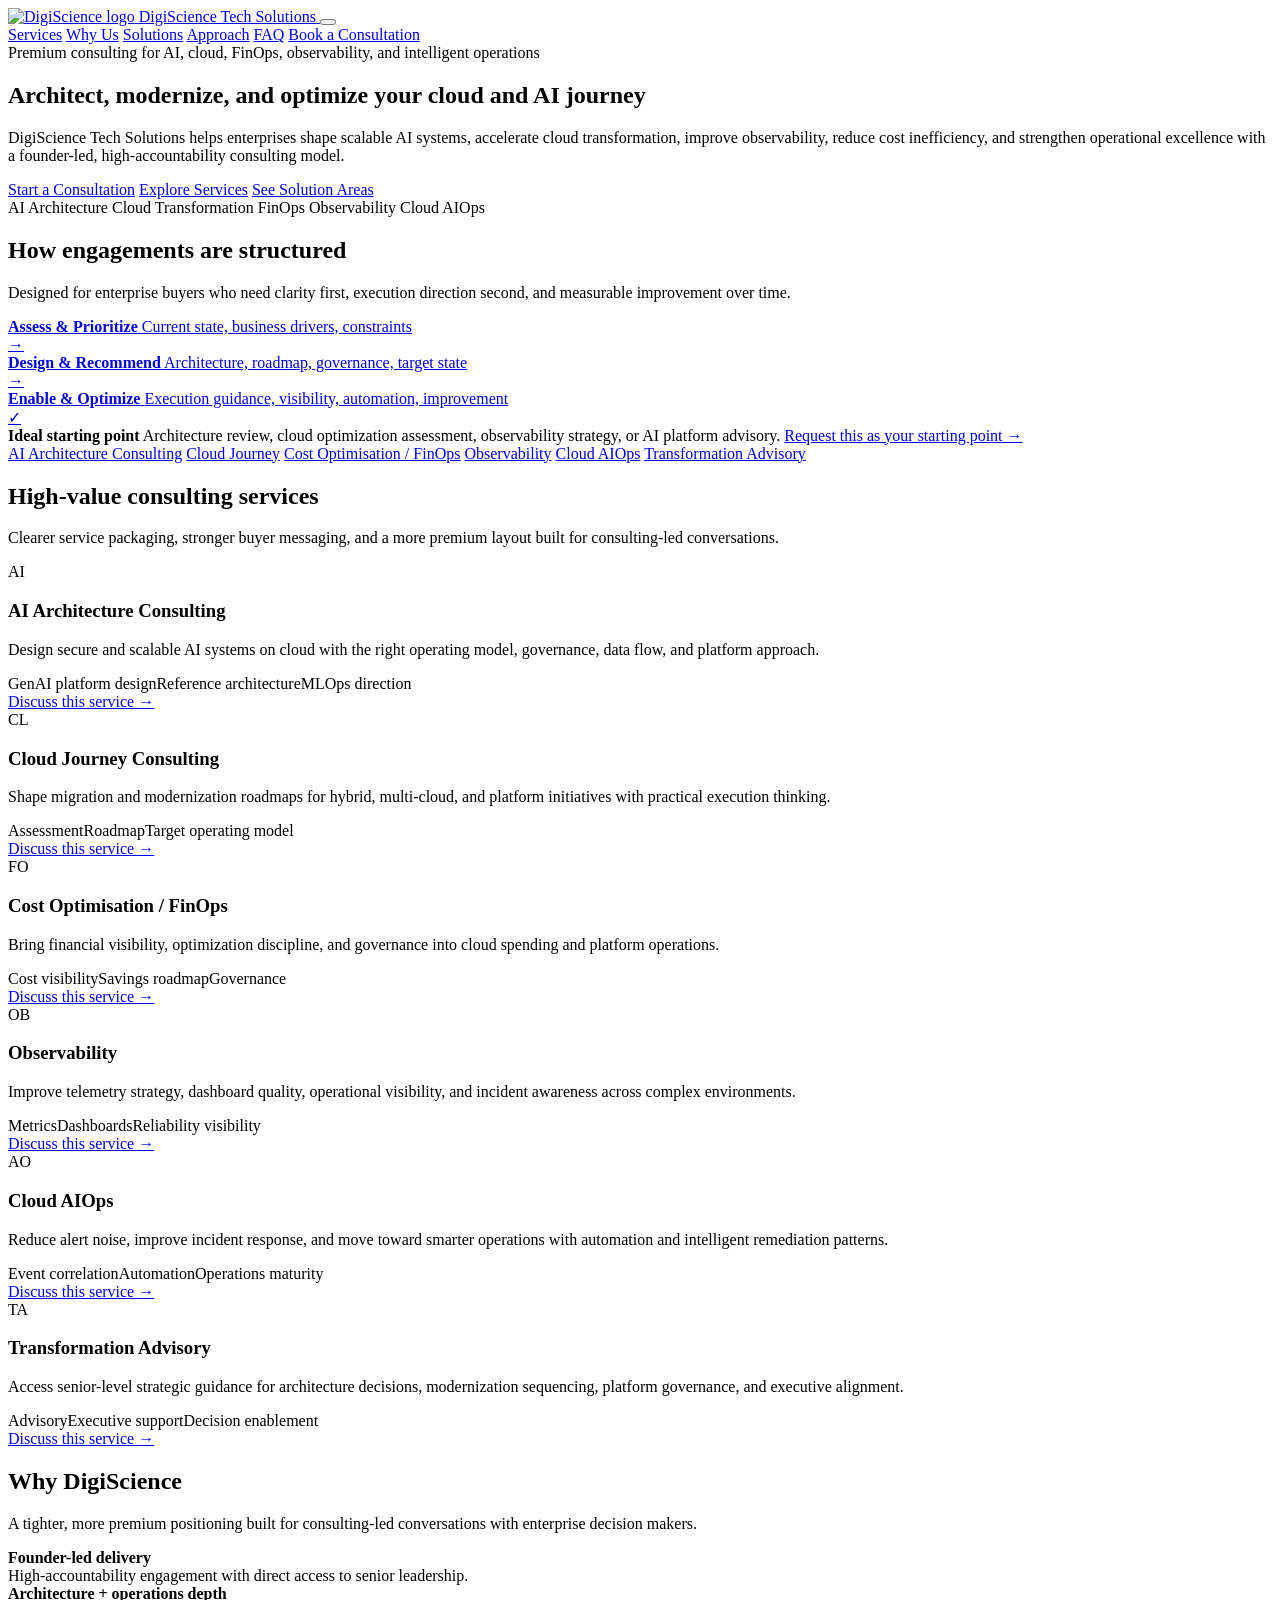
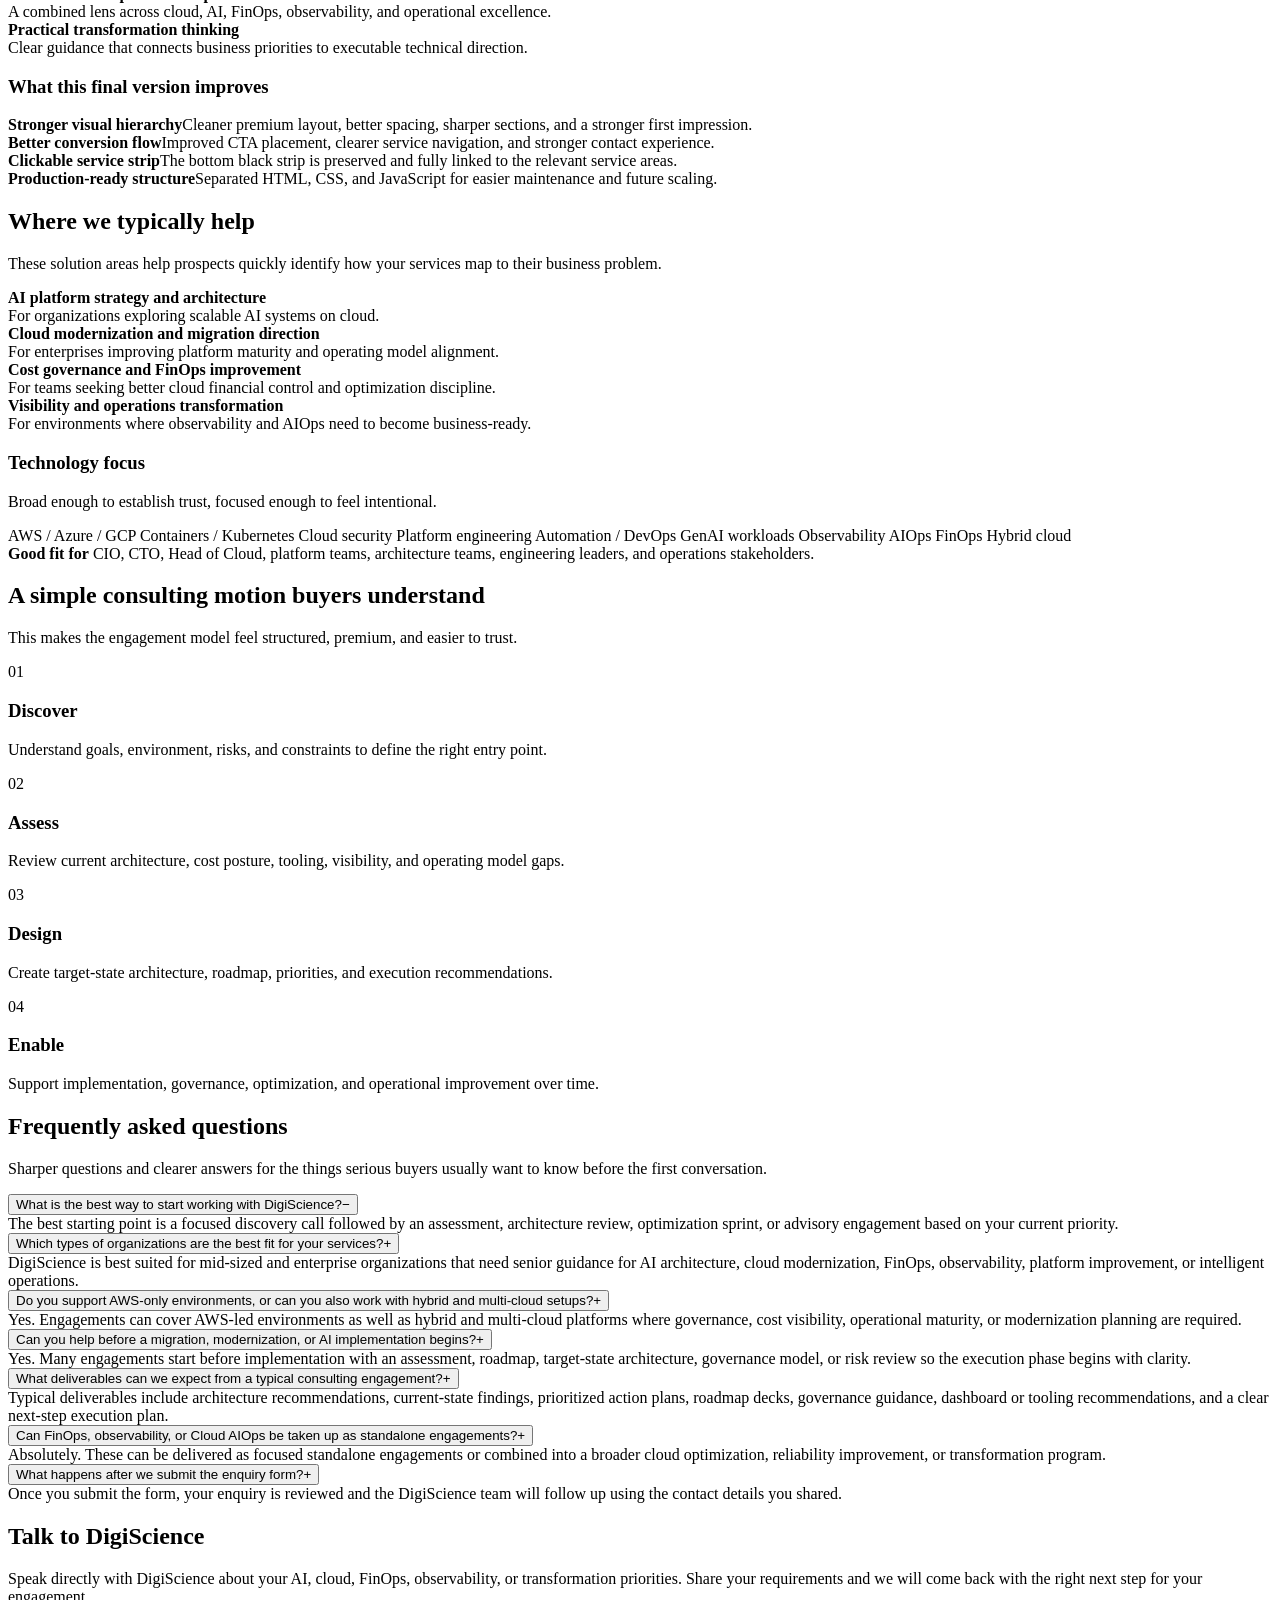
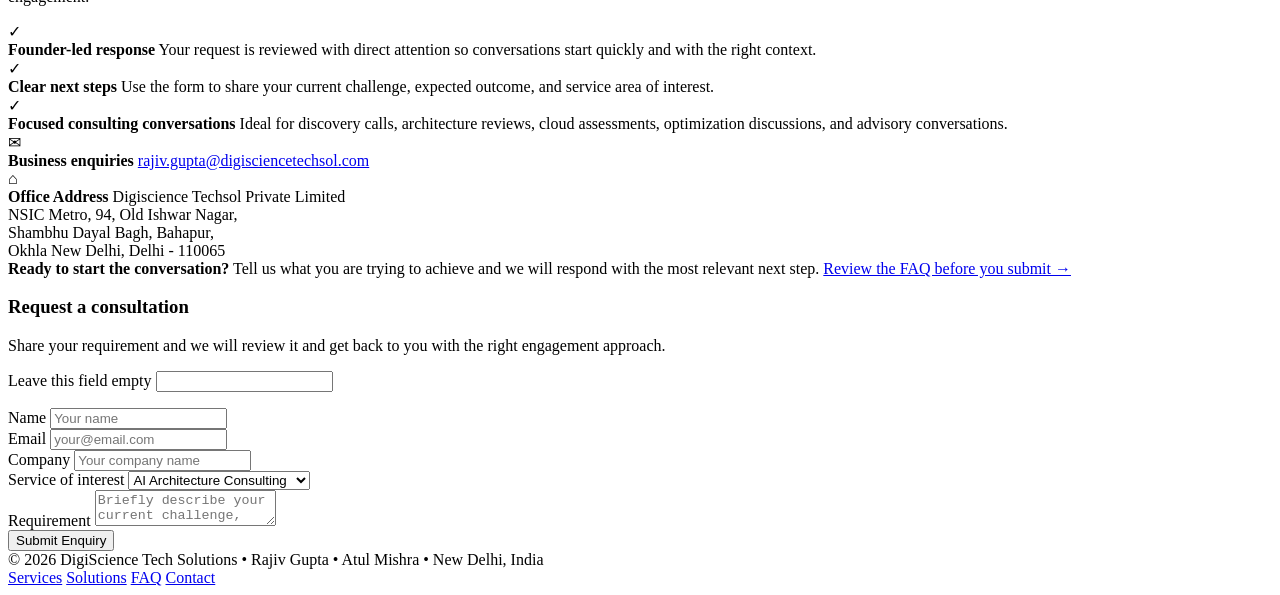
==== index.html @ 5e556a15 "Add files via upload" ====
<!DOCTYPE html>
<html lang="en">
<head>
  <!-- Google tag (gtag.js) -->
  <script async src="https://www.googletagmanager.com/gtag/js?id=G-9CZXKFZ365"></script>
  <script>
    window.dataLayer = window.dataLayer || [];
    function gtag(){dataLayer.push(arguments);}
    gtag('js', new Date());

    gtag('config', 'G-9CZXKFZ365');
  </script>
  <meta charset="UTF-8" />
  <meta name="viewport" content="width=device-width, initial-scale=1.0" />
  <title>DigiScience Tech Solutions | AI, Cloud, FinOps, Observability & AIOps Consulting</title>
  <meta name="description" content="DigiScience Tech Solutions helps enterprises architect AI systems, modernize cloud platforms, optimize cost, improve observability, and strengthen intelligent operations." />
  <meta name="robots" content="index, follow" />
  <meta name="theme-color" content="#07101d" />
  <meta name="author" content="DigiScience Tech Solutions" />
  <link rel="canonical" href="https://digisciencetechsol.com/" />
  <meta property="og:locale" content="en_IN" />
  <meta property="og:site_name" content="DigiScience Tech Solutions" />
  <meta property="og:title" content="DigiScience Tech Solutions | AI, Cloud, FinOps, Observability & AIOps Consulting" />
  <meta property="og:description" content="Premium consulting for AI architecture, cloud transformation, FinOps, observability, and Cloud AIOps." />
  <meta property="og:type" content="website" />
  <meta property="og:url" content="https://digisciencetechsol.com/" />
  <meta property="og:image" content="https://digisciencetechsol.com/assets/social-share.svg" />
  <meta property="og:image:type" content="image/svg+xml" />
  <meta property="og:image:width" content="1200" />
  <meta property="og:image:height" content="630" />
  <meta property="og:image:alt" content="DigiScience Tech Solutions - AI, Cloud, FinOps, Observability and AIOps Consulting" />
  <meta name="twitter:card" content="summary_large_image" />
  <meta name="twitter:title" content="DigiScience Tech Solutions | AI, Cloud, FinOps, Observability & AIOps Consulting" />
  <meta name="twitter:description" content="Premium consulting for AI architecture, cloud transformation, FinOps, observability, and Cloud AIOps." />
  <meta name="twitter:image" content="https://digisciencetechsol.com/assets/social-share.svg" />
  <link rel="icon" href="assets/favicon.svg" type="image/svg+xml" />
  <link rel="preload" href="style.css" as="style" />
  <link rel="stylesheet" href="style.css" />
  <script type="application/ld+json">
  {
    "@context": "https://schema.org",
    "@type": "ProfessionalService",
    "name": "DigiScience Tech Solutions",
    "url": "https://digisciencetechsol.com/",
    "image": "https://digisciencetechsol.com/assets/social-share.svg",
    "logo": "https://digisciencetechsol.com/assets/favicon.svg",
    "description": "Premium consulting for AI architecture, cloud transformation, FinOps, observability, and Cloud AIOps.",
    "email": "rajiv.gupta@digisciencetechsol.com",
    "address": {
      "@type": "PostalAddress",
      "streetAddress": "NSIC Metro, 94, Old Ishwar Nagar, Shambhu Dayal Bagh, Bahapur, Okhla",
      "addressLocality": "New Delhi",
      "addressRegion": "Delhi",
      "postalCode": "110065",
      "addressCountry": "IN"
    },
    "areaServed": "Global",
    "sameAs": [
      "https://digisciencetechsol.com/"
    ]
  }
  </script>
</head>
<body>
  <header class="topbar">
    <div class="container nav">
      <a class="brand" href="#home" aria-label="DigiScience Tech Solutions home">
        <img class="brand-mark" src="assets/favicon.svg" alt="DigiScience logo" width="42" height="42" decoding="async" />
        <span class="brand-text">DigiScience Tech Solutions</span>
      </a>

      <button class="menu-toggle" id="menuToggle" aria-label="Open menu" aria-expanded="false" aria-controls="navLinks">
        <span></span><span></span><span></span>
      </button>

      <nav class="nav-links" id="navLinks">
        <a href="#services">Services</a>
        <a href="#why-us">Why Us</a>
        <a href="#solutions">Solutions</a>
        <a href="#approach">Approach</a>
        <a href="#faq">FAQ</a>
        <a href="#contact" class="btn btn-secondary nav-cta">Book a Consultation</a>
      </nav>
    </div>
  </header>

  <main id="home">
    <section class="hero bg-grid">
      <div class="container hero-grid">
        <div class="reveal visible">
          <div class="eyebrow">Premium consulting for AI, cloud, FinOps, observability, and intelligent operations</div>
          <h1>
            Architect, modernize, and optimize your
            <span class="gradient-text">cloud and AI journey</span>
          </h1>
          <p>
            DigiScience Tech Solutions helps enterprises shape scalable AI systems, accelerate cloud transformation,
            improve observability, reduce cost inefficiency, and strengthen operational excellence with a founder-led,
            high-accountability consulting model.
          </p>
          <div class="hero-actions">
            <a class="btn btn-primary" href="#contact">Start a Consultation</a>
            <a class="btn btn-secondary" href="#services">Explore Services</a>
            <a class="btn btn-ghost" href="#solutions">See Solution Areas</a>
          </div>
          <div class="hero-badges">
            <span class="chip">AI Architecture</span>
            <span class="chip">Cloud Transformation</span>
            <span class="chip">FinOps</span>
            <span class="chip">Observability</span>
            <span class="chip">Cloud AIOps</span>
          </div>
        </div>

        <div class="hero-panel reveal">
          <h2 class="panel-title">How engagements are structured</h2>
          <p class="panel-copy">Designed for enterprise buyers who need clarity first, execution direction second, and measurable improvement over time.</p>
          <div class="hero-diagram">
            <a class="flow-box flow-link" href="#solutions" aria-label="Go to solution areas and priorities">
              <div>
                <strong>Assess & Prioritize</strong>
                <span>Current state, business drivers, constraints</span>
              </div>
              <span class="arrow">→</span>
            </a>
            <a class="flow-box flow-link" href="#approach" aria-label="Go to engagement approach and roadmap design">
              <div>
                <strong>Design & Recommend</strong>
                <span>Architecture, roadmap, governance, target state</span>
              </div>
              <span class="arrow">→</span>
            </a>
            <a class="flow-box flow-link" href="#contact" aria-label="Go to contact section to start an engagement">
              <div>
                <strong>Enable & Optimize</strong>
                <span>Execution guidance, visibility, automation, improvement</span>
              </div>
              <span class="arrow">✓</span>
            </a>
          </div>
          <div class="cta-banner">
            <strong>Ideal starting point</strong>
            <span>Architecture review, cloud optimization assessment, observability strategy, or AI platform advisory.</span>
            <a class="cta-inline-link" href="#contact">Request this as your starting point →</a>
          </div>
        </div>
      </div>
    </section>

    <section class="service-strip" aria-label="Primary Services">
      <div class="container service-strip-inner">
        <a class="service-link" href="#service-ai-architecture">AI Architecture Consulting</a>
        <a class="service-link" href="#service-cloud-journey">Cloud Journey</a>
        <a class="service-link" href="#service-finops">Cost Optimisation / FinOps</a>
        <a class="service-link" href="#service-observability">Observability</a>
        <a class="service-link" href="#service-aiops">Cloud AIOps</a>
        <a class="service-link" href="#service-advisory">Transformation Advisory</a>
      </div>
    </section>

    <section class="section" id="services">
      <div class="container">
        <h2 class="section-title reveal">High-value consulting services</h2>
        <p class="section-subtitle reveal">Clearer service packaging, stronger buyer messaging, and a more premium layout built for consulting-led conversations.</p>
        <div class="cards">
          <article class="card reveal" id="service-ai-architecture">
            <div class="card-icon">AI</div>
            <h3>AI Architecture Consulting</h3>
            <p>Design secure and scalable AI systems on cloud with the right operating model, governance, data flow, and platform approach.</p>
            <div class="tags"><span class="tag">GenAI platform design</span><span class="tag">Reference architecture</span><span class="tag">MLOps direction</span></div>
            <a class="card-link" href="#contact" data-service="AI Architecture Consulting">Discuss this service <span>→</span></a>
          </article>

          <article class="card reveal" id="service-cloud-journey">
            <div class="card-icon">CL</div>
            <h3>Cloud Journey Consulting</h3>
            <p>Shape migration and modernization roadmaps for hybrid, multi-cloud, and platform initiatives with practical execution thinking.</p>
            <div class="tags"><span class="tag">Assessment</span><span class="tag">Roadmap</span><span class="tag">Target operating model</span></div>
            <a class="card-link" href="#contact" data-service="Cloud Journey Consulting">Discuss this service <span>→</span></a>
          </article>

          <article class="card reveal" id="service-finops">
            <div class="card-icon">FO</div>
            <h3>Cost Optimisation / FinOps</h3>
            <p>Bring financial visibility, optimization discipline, and governance into cloud spending and platform operations.</p>
            <div class="tags"><span class="tag">Cost visibility</span><span class="tag">Savings roadmap</span><span class="tag">Governance</span></div>
            <a class="card-link" href="#contact" data-service="Cost Optimisation / FinOps">Discuss this service <span>→</span></a>
          </article>

          <article class="card reveal" id="service-observability">
            <div class="card-icon">OB</div>
            <h3>Observability</h3>
            <p>Improve telemetry strategy, dashboard quality, operational visibility, and incident awareness across complex environments.</p>
            <div class="tags"><span class="tag">Metrics</span><span class="tag">Dashboards</span><span class="tag">Reliability visibility</span></div>
            <a class="card-link" href="#contact" data-service="Observability">Discuss this service <span>→</span></a>
          </article>

          <article class="card reveal" id="service-aiops">
            <div class="card-icon">AO</div>
            <h3>Cloud AIOps</h3>
            <p>Reduce alert noise, improve incident response, and move toward smarter operations with automation and intelligent remediation patterns.</p>
            <div class="tags"><span class="tag">Event correlation</span><span class="tag">Automation</span><span class="tag">Operations maturity</span></div>
            <a class="card-link" href="#contact" data-service="Cloud AIOps">Discuss this service <span>→</span></a>
          </article>

          <article class="card reveal" id="service-advisory">
            <div class="card-icon">TA</div>
            <h3>Transformation Advisory</h3>
            <p>Access senior-level strategic guidance for architecture decisions, modernization sequencing, platform governance, and executive alignment.</p>
            <div class="tags"><span class="tag">Advisory</span><span class="tag">Executive support</span><span class="tag">Decision enablement</span></div>
            <a class="card-link" href="#contact" data-service="Transformation Advisory">Discuss this service <span>→</span></a>
          </article>
        </div>
      </div>
    </section>

    <section class="section" id="why-us">
      <div class="container split">
        <div class="card reveal">
          <h2 class="section-title smaller">Why DigiScience</h2>
          <p class="section-subtitle compact">A tighter, more premium positioning built for consulting-led conversations with enterprise decision makers.</p>
          <div class="list">
            <div class="list-item"><span class="dot"></span><div><strong>Founder-led delivery</strong><br><span>High-accountability engagement with direct access to senior leadership.</span></div></div>
            <div class="list-item"><span class="dot"></span><div><strong>Architecture + operations depth</strong><br><span>A combined lens across cloud, AI, FinOps, observability, and operational excellence.</span></div></div>
            <div class="list-item"><span class="dot"></span><div><strong>Practical transformation thinking</strong><br><span>Clear guidance that connects business priorities to executable technical direction.</span></div></div>
          </div>
        </div>

        <div class="card reveal">
          <h3 class="subhead">What this final version improves</h3>
          <div class="pill-grid">
            <div class="pill-card"><strong>Stronger visual hierarchy</strong><span>Cleaner premium layout, better spacing, sharper sections, and a stronger first impression.</span></div>
            <div class="pill-card"><strong>Better conversion flow</strong><span>Improved CTA placement, clearer service navigation, and stronger contact experience.</span></div>
            <div class="pill-card"><strong>Clickable service strip</strong><span>The bottom black strip is preserved and fully linked to the relevant service areas.</span></div>
            <div class="pill-card"><strong>Production-ready structure</strong><span>Separated HTML, CSS, and JavaScript for easier maintenance and future scaling.</span></div>
          </div>
        </div>
      </div>
    </section>

    <section class="section" id="solutions">
      <div class="container split">
        <div class="card reveal">
          <h2 class="section-title smaller">Where we typically help</h2>
          <p class="section-subtitle compact">These solution areas help prospects quickly identify how your services map to their business problem.</p>
          <div class="list">
            <div class="list-item"><span class="dot"></span><div><strong>AI platform strategy and architecture</strong><br><span>For organizations exploring scalable AI systems on cloud.</span></div></div>
            <div class="list-item"><span class="dot"></span><div><strong>Cloud modernization and migration direction</strong><br><span>For enterprises improving platform maturity and operating model alignment.</span></div></div>
            <div class="list-item"><span class="dot"></span><div><strong>Cost governance and FinOps improvement</strong><br><span>For teams seeking better cloud financial control and optimization discipline.</span></div></div>
            <div class="list-item"><span class="dot"></span><div><strong>Visibility and operations transformation</strong><br><span>For environments where observability and AIOps need to become business-ready.</span></div></div>
          </div>
        </div>

        <div class="card reveal">
          <h3 class="subhead">Technology focus</h3>
          <p class="muted-top">Broad enough to establish trust, focused enough to feel intentional.</p>
          <div class="tags tags-tight">
            <span class="tag">AWS / Azure / GCP</span>
            <span class="tag">Containers / Kubernetes</span>
            <span class="tag">Cloud security</span>
            <span class="tag">Platform engineering</span>
            <span class="tag">Automation / DevOps</span>
            <span class="tag">GenAI workloads</span>
            <span class="tag">Observability</span>
            <span class="tag">AIOps</span>
            <span class="tag">FinOps</span>
            <span class="tag">Hybrid cloud</span>
          </div>
          <div class="cta-banner space-top">
            <strong>Good fit for</strong>
            <span>CIO, CTO, Head of Cloud, platform teams, architecture teams, engineering leaders, and operations stakeholders.</span>
          </div>
        </div>
      </div>
    </section>

    <section class="section" id="approach">
      <div class="container">
        <h2 class="section-title reveal">A simple consulting motion buyers understand</h2>
        <p class="section-subtitle reveal">This makes the engagement model feel structured, premium, and easier to trust.</p>
        <div class="process">
          <div class="step reveal"><div class="number">01</div><h3>Discover</h3><p>Understand goals, environment, risks, and constraints to define the right entry point.</p></div>
          <div class="step reveal"><div class="number">02</div><h3>Assess</h3><p>Review current architecture, cost posture, tooling, visibility, and operating model gaps.</p></div>
          <div class="step reveal"><div class="number">03</div><h3>Design</h3><p>Create target-state architecture, roadmap, priorities, and execution recommendations.</p></div>
          <div class="step reveal"><div class="number">04</div><h3>Enable</h3><p>Support implementation, governance, optimization, and operational improvement over time.</p></div>
        </div>
      </div>
    </section>

    <section class="section" id="faq">
      <div class="container">
        <h2 class="section-title reveal">Frequently asked questions</h2>
        <p class="section-subtitle reveal">Sharper questions and clearer answers for the things serious buyers usually want to know before the first conversation.</p>
        <div class="faq">
          <div class="faq-item reveal open">
            <button class="faq-question" type="button" aria-expanded="true">What is the best way to start working with DigiScience?<span>−</span></button>
            <div class="faq-answer">The best starting point is a focused discovery call followed by an assessment, architecture review, optimization sprint, or advisory engagement based on your current priority.</div>
          </div>
          <div class="faq-item reveal">
            <button class="faq-question" type="button" aria-expanded="false">Which types of organizations are the best fit for your services?<span>+</span></button>
            <div class="faq-answer">DigiScience is best suited for mid-sized and enterprise organizations that need senior guidance for AI architecture, cloud modernization, FinOps, observability, platform improvement, or intelligent operations.</div>
          </div>
          <div class="faq-item reveal">
            <button class="faq-question" type="button" aria-expanded="false">Do you support AWS-only environments, or can you also work with hybrid and multi-cloud setups?<span>+</span></button>
            <div class="faq-answer">Yes. Engagements can cover AWS-led environments as well as hybrid and multi-cloud platforms where governance, cost visibility, operational maturity, or modernization planning are required.</div>
          </div>
          <div class="faq-item reveal">
            <button class="faq-question" type="button" aria-expanded="false">Can you help before a migration, modernization, or AI implementation begins?<span>+</span></button>
            <div class="faq-answer">Yes. Many engagements start before implementation with an assessment, roadmap, target-state architecture, governance model, or risk review so the execution phase begins with clarity.</div>
          </div>
          <div class="faq-item reveal">
            <button class="faq-question" type="button" aria-expanded="false">What deliverables can we expect from a typical consulting engagement?<span>+</span></button>
            <div class="faq-answer">Typical deliverables include architecture recommendations, current-state findings, prioritized action plans, roadmap decks, governance guidance, dashboard or tooling recommendations, and a clear next-step execution plan.</div>
          </div>
          <div class="faq-item reveal">
            <button class="faq-question" type="button" aria-expanded="false">Can FinOps, observability, or Cloud AIOps be taken up as standalone engagements?<span>+</span></button>
            <div class="faq-answer">Absolutely. These can be delivered as focused standalone engagements or combined into a broader cloud optimization, reliability improvement, or transformation program.</div>
          </div>
          <div class="faq-item reveal">
            <button class="faq-question" type="button" aria-expanded="false">What happens after we submit the enquiry form?<span>+</span></button>
            <div class="faq-answer">Once you submit the form, your enquiry is reviewed and the DigiScience team will follow up using the contact details you shared.</div>
          </div>
        </div>
      </div>
    </section>

    <section class="section" id="contact">
      <div class="container contact-grid">
        <div class="contact-card reveal">
          <h2 class="section-title smaller">Talk to DigiScience</h2>
          <p class="section-subtitle compact">Speak directly with DigiScience about your AI, cloud, FinOps, observability, or transformation priorities. Share your requirements and we will come back with the right next step for your engagement.</p>
          <div class="contact-links">
            <div class="contact-link">
              <div class="icon">✓</div>
              <div>
                <strong>Founder-led response</strong>
                <span>Your request is reviewed with direct attention so conversations start quickly and with the right context.</span>
              </div>
            </div>
            <div class="contact-link">
              <div class="icon">✓</div>
              <div>
                <strong>Clear next steps</strong>
                <span>Use the form to share your current challenge, expected outcome, and service area of interest.</span>
              </div>
            </div>
            <div class="contact-link">
              <div class="icon">✓</div>
              <div>
                <strong>Focused consulting conversations</strong>
                <span>Ideal for discovery calls, architecture reviews, cloud assessments, optimization discussions, and advisory conversations.</span>
              </div>
            </div>
            <div class="contact-link">
              <div class="icon">✉</div>
              <div>
                <strong>Business enquiries</strong>
                <a href="mailto:rajiv.gupta@digisciencetechsol.com">rajiv.gupta@digisciencetechsol.com</a>
              </div>
            </div>
            <div class="contact-link">
              <div class="icon">⌂</div>
              <div>
                <strong>Office Address</strong>
                <span>Digiscience Techsol Private Limited<br />NSIC Metro, 94, Old Ishwar Nagar,<br />Shambhu Dayal Bagh, Bahapur,<br />Okhla New Delhi, Delhi - 110065</span>
              </div>
            </div>
          </div>
          <div class="cta-banner space-top">
            <strong>Ready to start the conversation?</strong>
            <span>Tell us what you are trying to achieve and we will respond with the most relevant next step.</span>
            <a class="cta-inline-link" href="#faq">Review the FAQ before you submit →</a>
          </div>
        </div>

        <div class="contact-card reveal">
          <h3 class="subhead">Request a consultation</h3>
          <p class="muted-top">Share your requirement and we will review it and get back to you with the right engagement approach.</p>
          <form id="contactForm" novalidate>
            <p class="hidden-field hp-field" aria-hidden="true">
              <label>Leave this field empty <input type="text" name="website" tabindex="-1" autocomplete="off" /></label>
            </p>
            <div>
              <label for="name">Name</label>
              <input type="text" id="name" name="name" placeholder="Your name" required />
            </div>
            <div>
              <label for="email">Email</label>
              <input type="email" id="email" name="email" placeholder="your@email.com" required />
            </div>
            <div>
              <label for="company">Company</label>
              <input type="text" id="company" name="company" placeholder="Your company name" />
            </div>
            <div>
              <label for="service">Service of interest</label>
              <select id="service" name="service">
                <option>AI Architecture Consulting</option>
                <option>Cloud Journey Consulting</option>
                <option>Cost Optimisation / FinOps</option>
                <option>Observability</option>
                <option>Cloud AIOps</option>
                <option>Transformation Advisory</option>
              </select>
            </div>
            <div>
              <label for="message">Requirement</label>
              <textarea id="message" name="message" placeholder="Briefly describe your current challenge, priorities, or the outcome you want to achieve."></textarea>
            </div>

            <button class="btn btn-primary" type="submit">Submit Enquiry</button>
            <div class="form-note" id="formNote" aria-live="polite"></div>
          </form>
        </div>
      </div>
    </section>
  </main>

  <footer class="footer">
    <div class="container footer-inner">
      <div>© 2026 DigiScience Tech Solutions • Rajiv Gupta • Atul Mishra • New Delhi, India</div>
      <div class="footer-links">
        <a href="#services">Services</a>
        <a href="#solutions">Solutions</a>
        <a href="#faq">FAQ</a>
        <a href="#contact">Contact</a>
      </div>
    </div>
  </footer>

  <script src="config.js" defer></script>
  <script src="script.js" defer></script>
<!--Start of Tawk.to Script-->
<script type="text/javascript">
var Tawk_API=Tawk_API||{}, Tawk_LoadStart=new Date();
(function(){
var s1=document.createElement("script"),s0=document.getElementsByTagName("script")[0];
s1.async=true;
s1.src='https://embed.tawk.to/69ca6d0565e73a1c3959799d/1jkvbjoc9';
s1.charset='UTF-8';
s1.setAttribute('crossorigin','*');
s0.parentNode.insertBefore(s1,s0);
})();
</script>
<!--End of Tawk.to Script-->
</body>
</html>
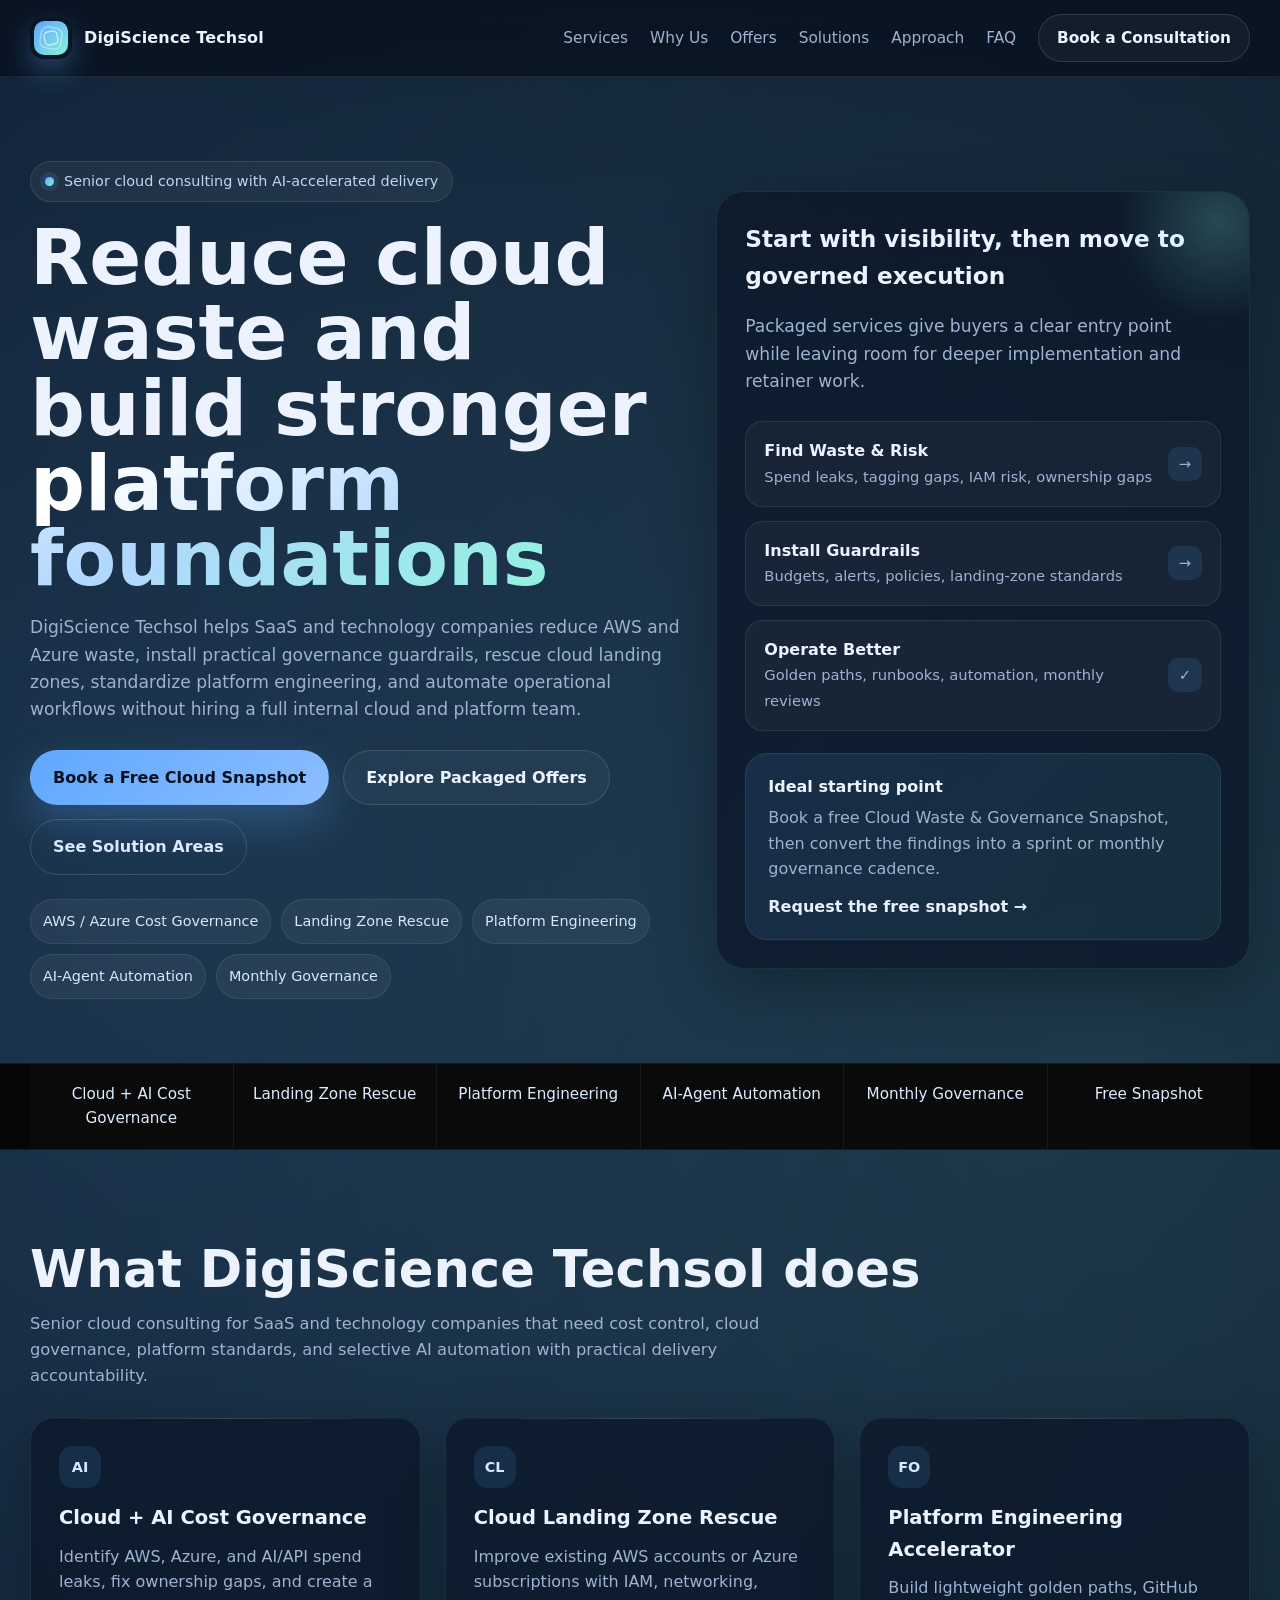
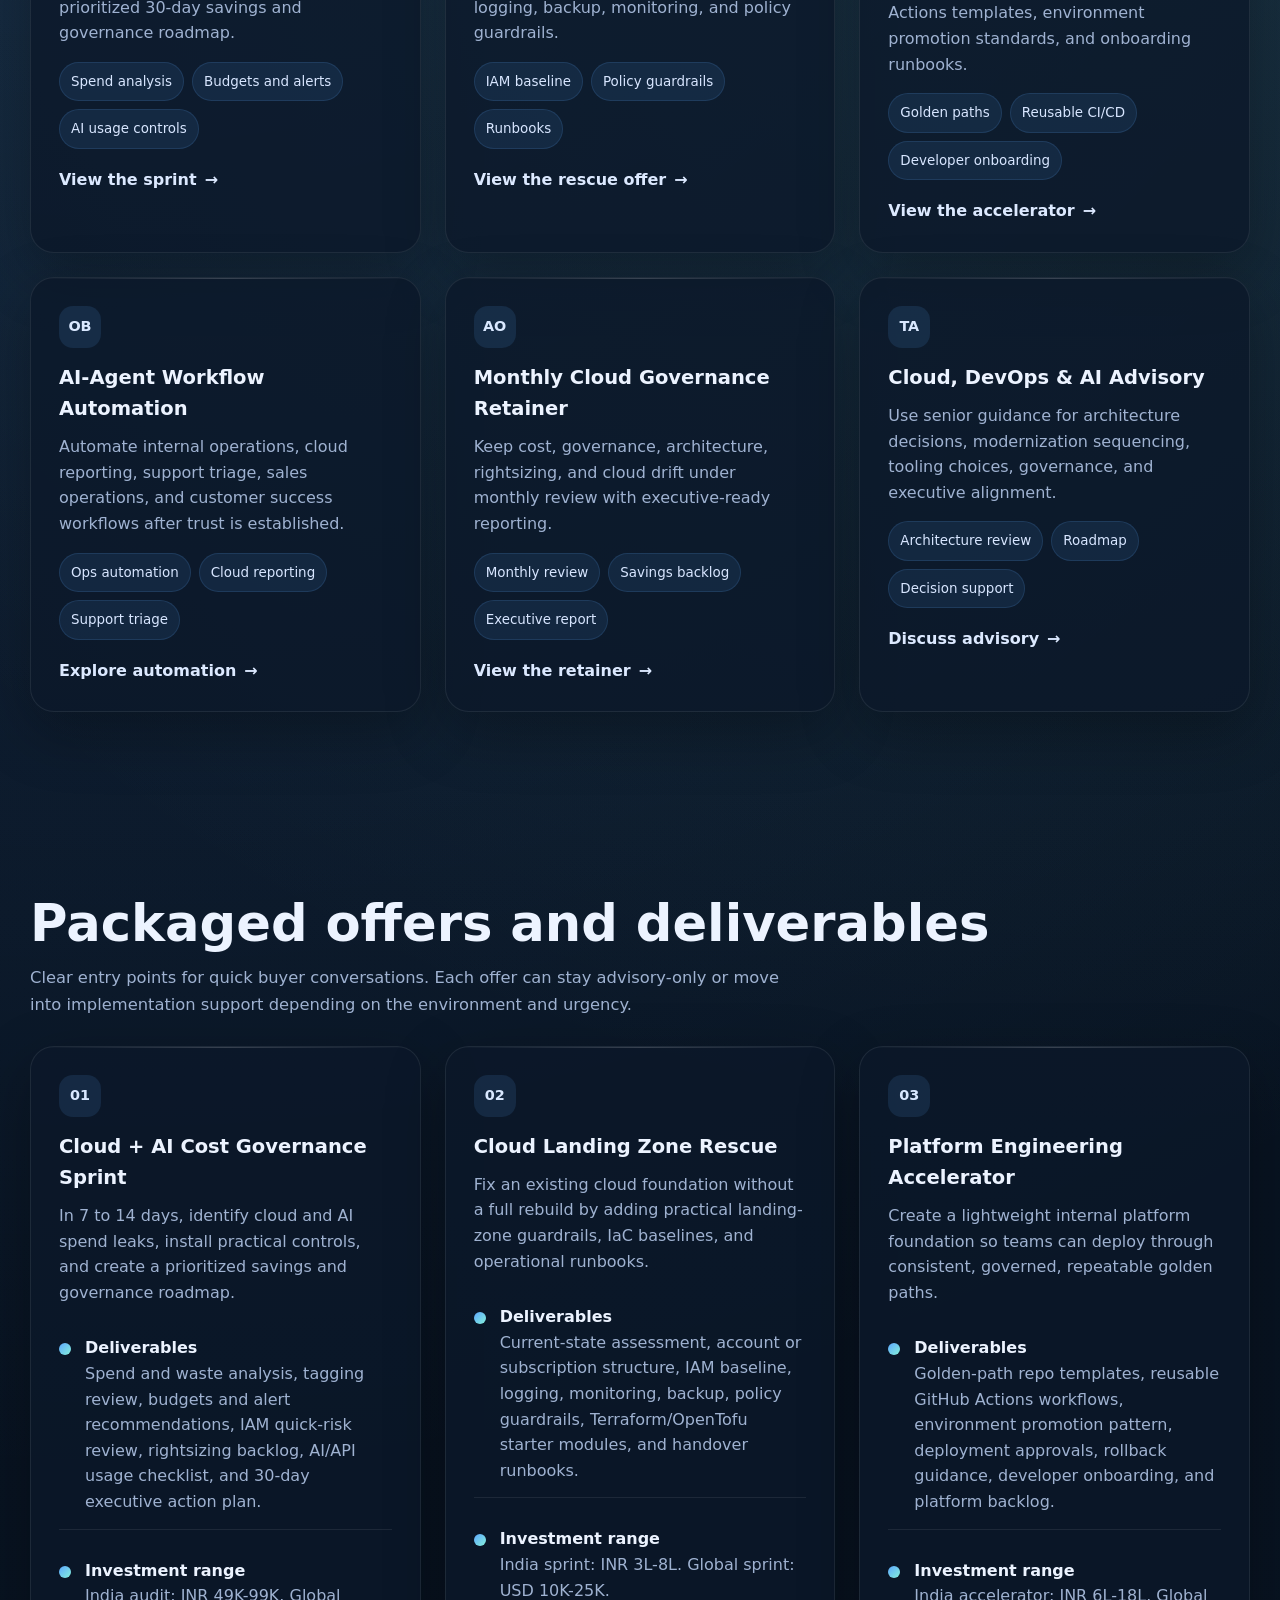
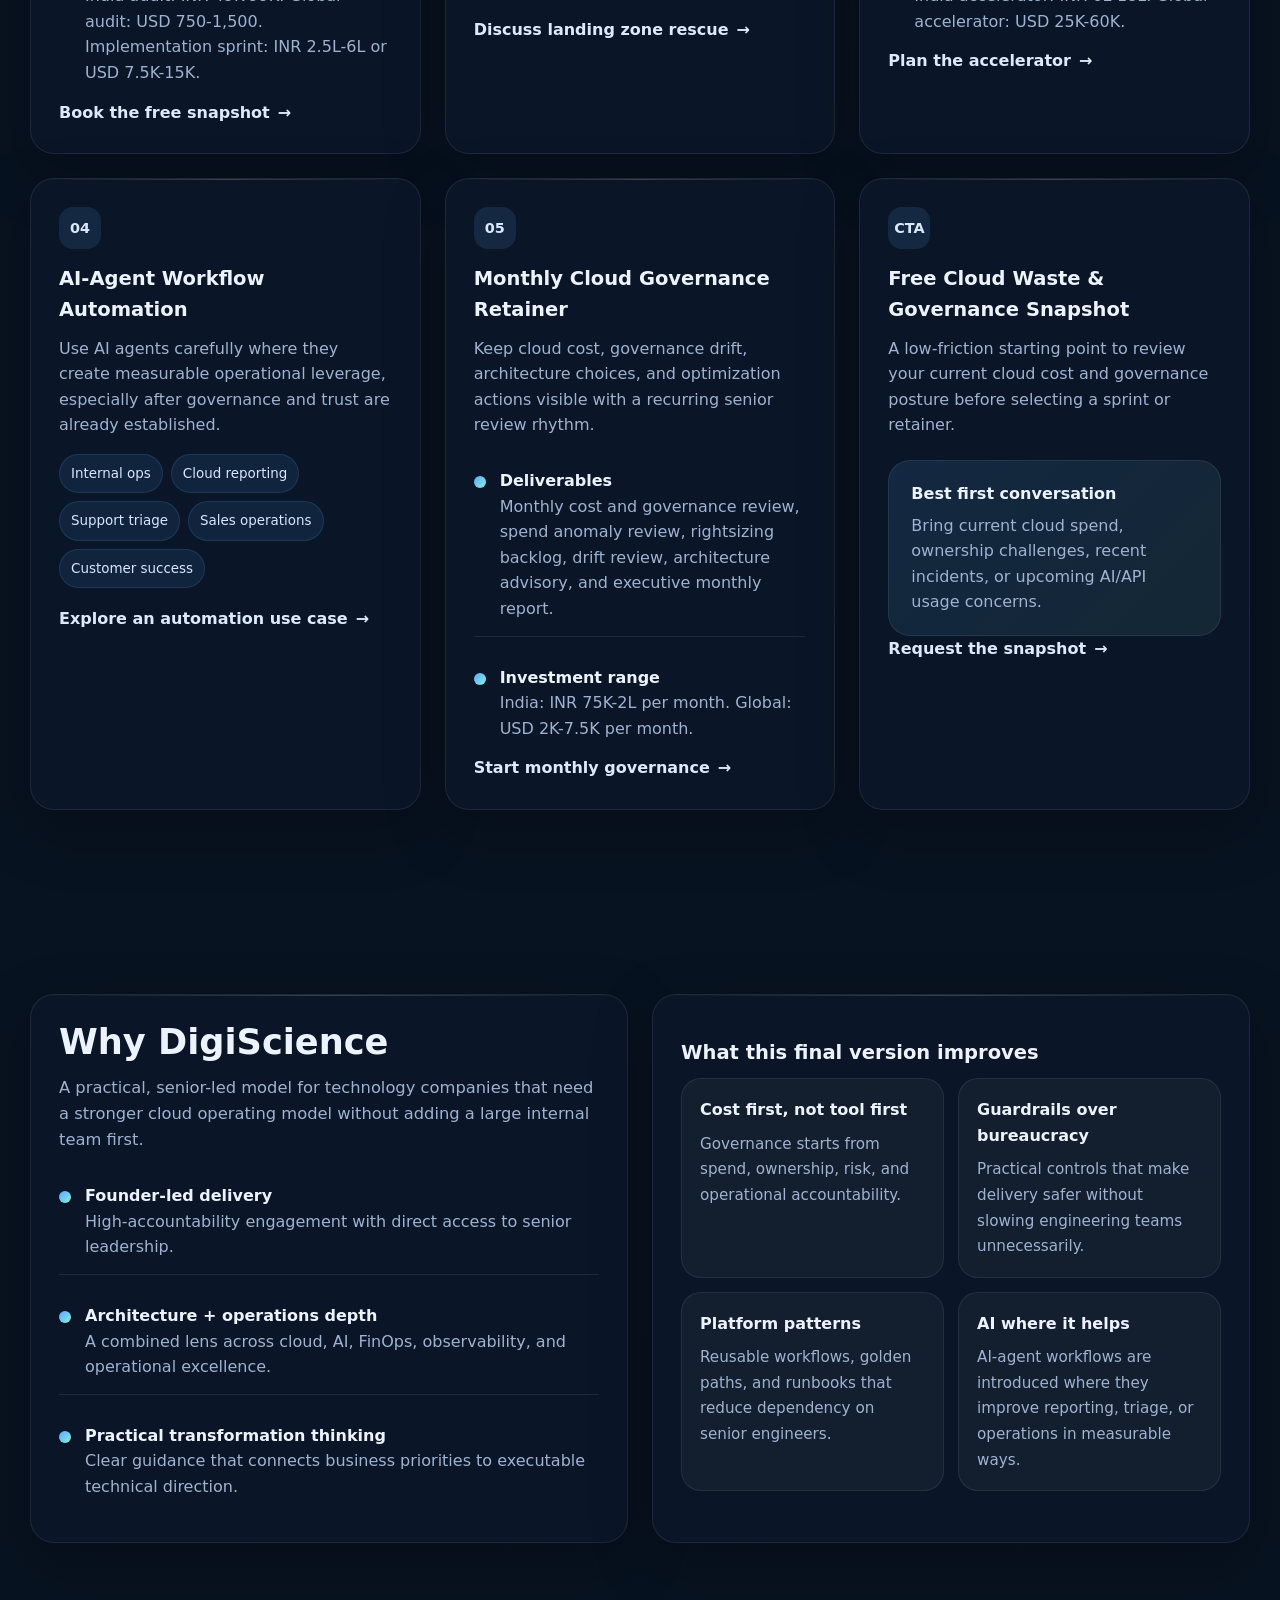
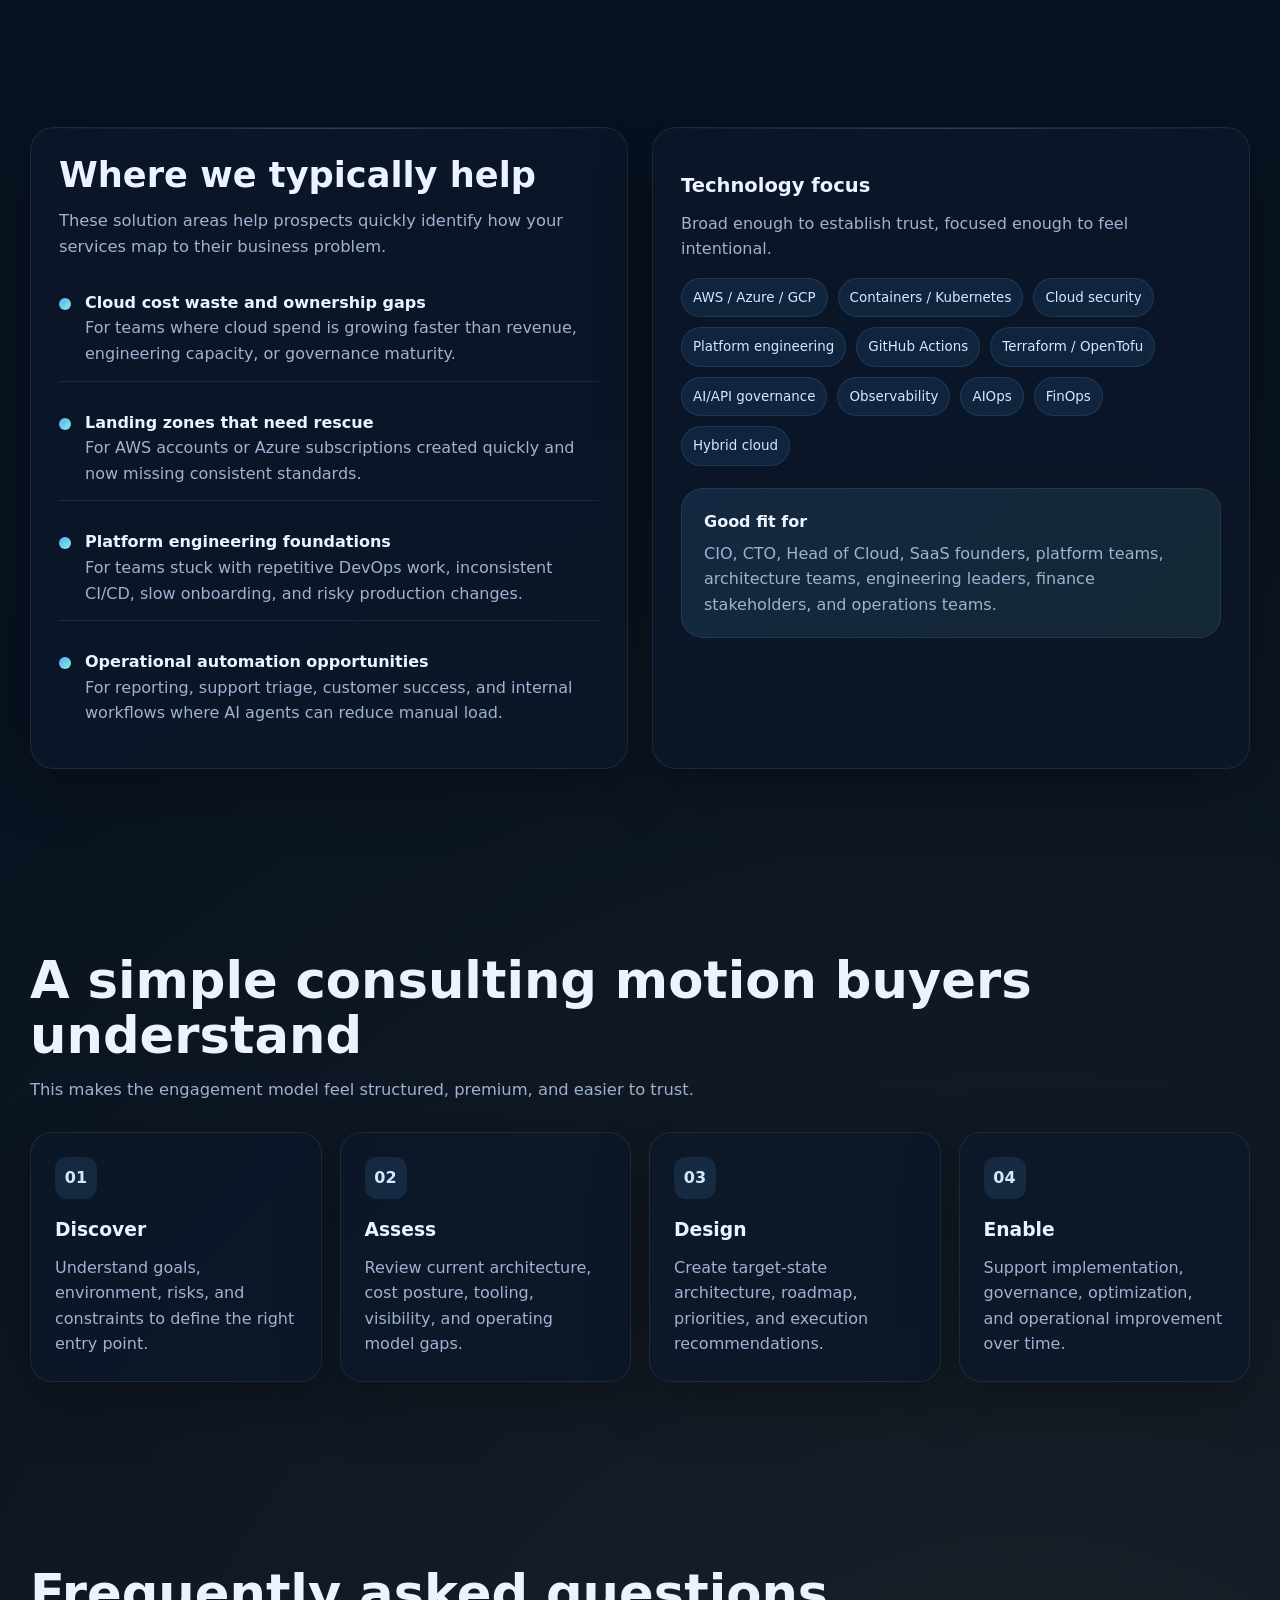
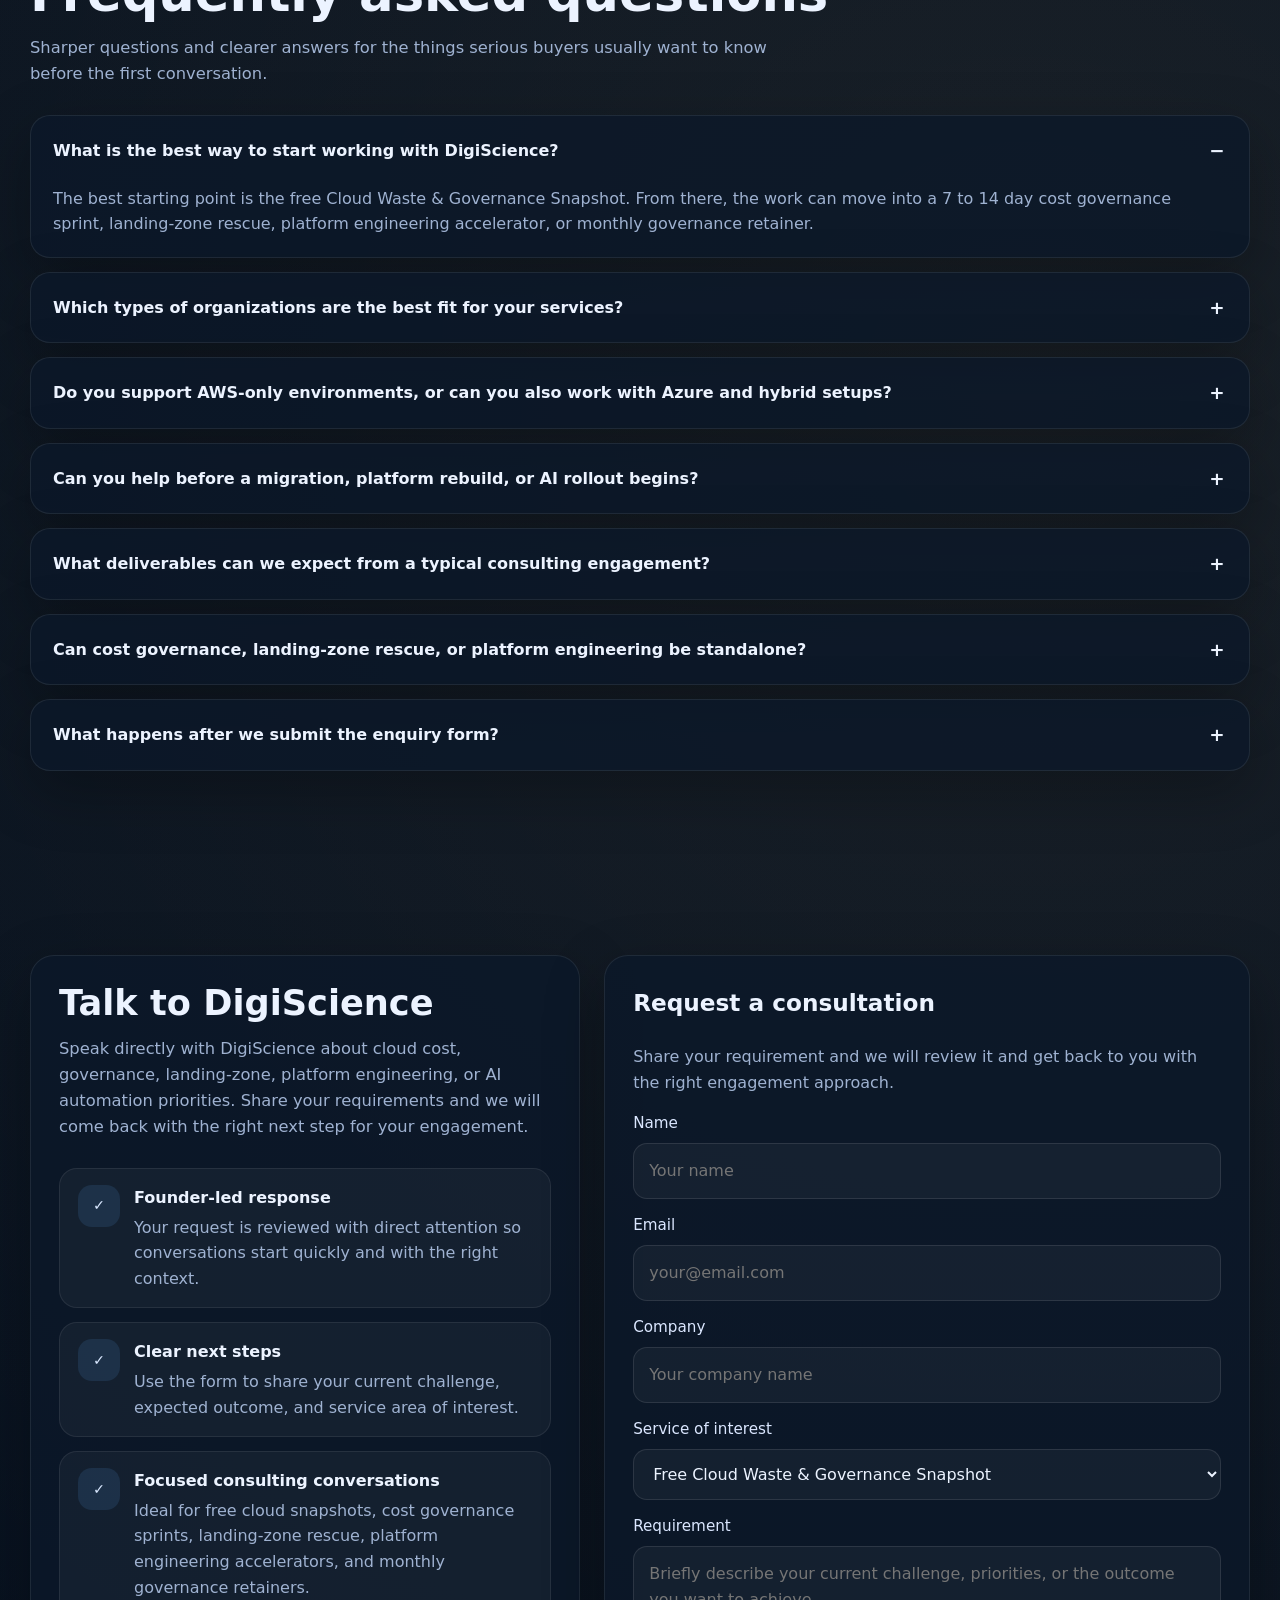
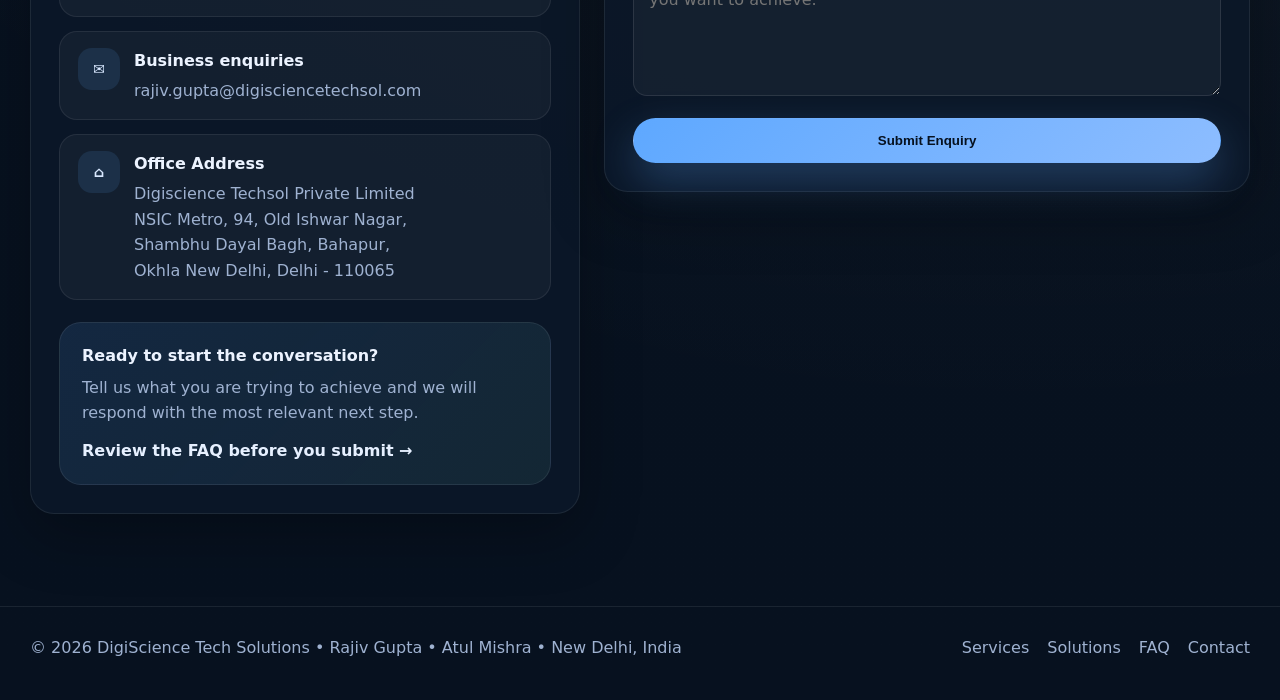
==== commit 62eeb601: "Update homepage service catalog positioning" ====
--- a/index.html
+++ b/index.html
@@ -12,16 +12,16 @@
   </script>
   <meta charset="UTF-8" />
   <meta name="viewport" content="width=device-width, initial-scale=1.0" />
-  <title>DigiScience Tech Solutions | AI, Cloud, FinOps, Observability & AIOps Consulting</title>
-  <meta name="description" content="DigiScience Tech Solutions helps enterprises architect AI systems, modernize cloud platforms, optimize cost, improve observability, and strengthen intelligent operations." />
+  <title>DigiScience Techsol | Cloud Cost Governance, Landing Zones, Platform Engineering & AI Automation</title>
+  <meta name="description" content="DigiScience Techsol helps SaaS and technology companies reduce AWS and Azure waste, install cloud governance guardrails, rescue landing zones, build platform engineering foundations, and automate workflows with AI." />
   <meta name="robots" content="index, follow" />
   <meta name="theme-color" content="#07101d" />
   <meta name="author" content="DigiScience Tech Solutions" />
   <link rel="canonical" href="https://digisciencetechsol.com/" />
   <meta property="og:locale" content="en_IN" />
   <meta property="og:site_name" content="DigiScience Tech Solutions" />
-  <meta property="og:title" content="DigiScience Tech Solutions | AI, Cloud, FinOps, Observability & AIOps Consulting" />
-  <meta property="og:description" content="Premium consulting for AI architecture, cloud transformation, FinOps, observability, and Cloud AIOps." />
+  <meta property="og:title" content="DigiScience Techsol | Cloud Governance, Platform Engineering & AI Automation" />
+  <meta property="og:description" content="Senior cloud consulting for cost governance, landing-zone rescue, platform engineering, AI-agent workflow automation, and monthly cloud governance." />
   <meta property="og:type" content="website" />
   <meta property="og:url" content="https://digisciencetechsol.com/" />
   <meta property="og:image" content="https://digisciencetechsol.com/assets/social-share.svg" />
@@ -30,8 +30,8 @@
   <meta property="og:image:height" content="630" />
   <meta property="og:image:alt" content="DigiScience Tech Solutions - AI, Cloud, FinOps, Observability and AIOps Consulting" />
   <meta name="twitter:card" content="summary_large_image" />
-  <meta name="twitter:title" content="DigiScience Tech Solutions | AI, Cloud, FinOps, Observability & AIOps Consulting" />
-  <meta name="twitter:description" content="Premium consulting for AI architecture, cloud transformation, FinOps, observability, and Cloud AIOps." />
+  <meta name="twitter:title" content="DigiScience Techsol | Cloud Governance, Platform Engineering & AI Automation" />
+  <meta name="twitter:description" content="Senior cloud consulting for cost governance, landing-zone rescue, platform engineering, AI-agent workflow automation, and monthly cloud governance." />
   <meta name="twitter:image" content="https://digisciencetechsol.com/assets/social-share.svg" />
   <link rel="icon" href="assets/favicon.svg" type="image/svg+xml" />
   <link rel="preload" href="style.css" as="style" />
@@ -44,7 +44,7 @@
     "url": "https://digisciencetechsol.com/",
     "image": "https://digisciencetechsol.com/assets/social-share.svg",
     "logo": "https://digisciencetechsol.com/assets/favicon.svg",
-    "description": "Premium consulting for AI architecture, cloud transformation, FinOps, observability, and Cloud AIOps.",
+    "description": "Senior cloud consulting for cost governance, landing-zone rescue, platform engineering, AI-agent workflow automation, and monthly cloud governance.",
     "email": "rajiv.gupta@digisciencetechsol.com",
     "address": {
       "@type": "PostalAddress",
@@ -66,7 +66,7 @@
     <div class="container nav">
       <a class="brand" href="#home" aria-label="DigiScience Tech Solutions home">
         <img class="brand-mark" src="assets/favicon.svg" alt="DigiScience logo" width="42" height="42" decoding="async" />
-        <span class="brand-text">DigiScience Tech Solutions</span>
+        <span class="brand-text">DigiScience Techsol</span>
       </a>
 
       <button class="menu-toggle" id="menuToggle" aria-label="Open menu" aria-expanded="false" aria-controls="navLinks">
@@ -76,6 +76,7 @@
       <nav class="nav-links" id="navLinks">
         <a href="#services">Services</a>
         <a href="#why-us">Why Us</a>
+        <a href="#offers">Offers</a>
         <a href="#solutions">Solutions</a>
         <a href="#approach">Approach</a>
         <a href="#faq">FAQ</a>
@@ -88,60 +89,60 @@
     <section class="hero bg-grid">
       <div class="container hero-grid">
         <div class="reveal visible">
-          <div class="eyebrow">Premium consulting for AI, cloud, FinOps, observability, and intelligent operations</div>
+          <div class="eyebrow">Senior cloud consulting with AI-accelerated delivery</div>
           <h1>
-            Architect, modernize, and optimize your
-            <span class="gradient-text">cloud and AI journey</span>
+            Reduce cloud waste and build stronger
+            <span class="gradient-text">platform foundations</span>
           </h1>
           <p>
-            DigiScience Tech Solutions helps enterprises shape scalable AI systems, accelerate cloud transformation,
-            improve observability, reduce cost inefficiency, and strengthen operational excellence with a founder-led,
-            high-accountability consulting model.
+            DigiScience Techsol helps SaaS and technology companies reduce AWS and Azure waste, install practical
+            governance guardrails, rescue cloud landing zones, standardize platform engineering, and automate operational
+            workflows without hiring a full internal cloud and platform team.
           </p>
           <div class="hero-actions">
-            <a class="btn btn-primary" href="#contact">Start a Consultation</a>
-            <a class="btn btn-secondary" href="#services">Explore Services</a>
+            <a class="btn btn-primary" href="#contact">Book a Free Cloud Snapshot</a>
+            <a class="btn btn-secondary" href="#offers">Explore Packaged Offers</a>
             <a class="btn btn-ghost" href="#solutions">See Solution Areas</a>
           </div>
           <div class="hero-badges">
-            <span class="chip">AI Architecture</span>
-            <span class="chip">Cloud Transformation</span>
-            <span class="chip">FinOps</span>
-            <span class="chip">Observability</span>
-            <span class="chip">Cloud AIOps</span>
+            <span class="chip">AWS / Azure Cost Governance</span>
+            <span class="chip">Landing Zone Rescue</span>
+            <span class="chip">Platform Engineering</span>
+            <span class="chip">AI-Agent Automation</span>
+            <span class="chip">Monthly Governance</span>
           </div>
         </div>
 
         <div class="hero-panel reveal">
-          <h2 class="panel-title">How engagements are structured</h2>
-          <p class="panel-copy">Designed for enterprise buyers who need clarity first, execution direction second, and measurable improvement over time.</p>
+          <h2 class="panel-title">Start with visibility, then move to governed execution</h2>
+          <p class="panel-copy">Packaged services give buyers a clear entry point while leaving room for deeper implementation and retainer work.</p>
           <div class="hero-diagram">
             <a class="flow-box flow-link" href="#solutions" aria-label="Go to solution areas and priorities">
               <div>
-                <strong>Assess & Prioritize</strong>
-                <span>Current state, business drivers, constraints</span>
+                <strong>Find Waste & Risk</strong>
+                <span>Spend leaks, tagging gaps, IAM risk, ownership gaps</span>
               </div>
               <span class="arrow">→</span>
             </a>
             <a class="flow-box flow-link" href="#approach" aria-label="Go to engagement approach and roadmap design">
               <div>
-                <strong>Design & Recommend</strong>
-                <span>Architecture, roadmap, governance, target state</span>
+                <strong>Install Guardrails</strong>
+                <span>Budgets, alerts, policies, landing-zone standards</span>
               </div>
               <span class="arrow">→</span>
             </a>
             <a class="flow-box flow-link" href="#contact" aria-label="Go to contact section to start an engagement">
               <div>
-                <strong>Enable & Optimize</strong>
-                <span>Execution guidance, visibility, automation, improvement</span>
+                <strong>Operate Better</strong>
+                <span>Golden paths, runbooks, automation, monthly reviews</span>
               </div>
               <span class="arrow">✓</span>
             </a>
           </div>
           <div class="cta-banner">
             <strong>Ideal starting point</strong>
-            <span>Architecture review, cloud optimization assessment, observability strategy, or AI platform advisory.</span>
-            <a class="cta-inline-link" href="#contact">Request this as your starting point →</a>
+            <span>Book a free Cloud Waste & Governance Snapshot, then convert the findings into a sprint or monthly governance cadence.</span>
+            <a class="cta-inline-link" href="#contact">Request the free snapshot →</a>
           </div>
         </div>
       </div>
@@ -149,66 +150,137 @@
 
     <section class="service-strip" aria-label="Primary Services">
       <div class="container service-strip-inner">
-        <a class="service-link" href="#service-ai-architecture">AI Architecture Consulting</a>
-        <a class="service-link" href="#service-cloud-journey">Cloud Journey</a>
-        <a class="service-link" href="#service-finops">Cost Optimisation / FinOps</a>
-        <a class="service-link" href="#service-observability">Observability</a>
-        <a class="service-link" href="#service-aiops">Cloud AIOps</a>
-        <a class="service-link" href="#service-advisory">Transformation Advisory</a>
+        <a class="service-link" href="#offer-cost-governance">Cloud + AI Cost Governance</a>
+        <a class="service-link" href="#offer-landing-zone">Landing Zone Rescue</a>
+        <a class="service-link" href="#offer-platform">Platform Engineering</a>
+        <a class="service-link" href="#offer-ai-agent">AI-Agent Automation</a>
+        <a class="service-link" href="#offer-retainer">Monthly Governance</a>
+        <a class="service-link" href="#contact">Free Snapshot</a>
       </div>
     </section>
 
     <section class="section" id="services">
       <div class="container">
-        <h2 class="section-title reveal">High-value consulting services</h2>
-        <p class="section-subtitle reveal">Clearer service packaging, stronger buyer messaging, and a more premium layout built for consulting-led conversations.</p>
+        <h2 class="section-title reveal">What DigiScience Techsol does</h2>
+        <p class="section-subtitle reveal">Senior cloud consulting for SaaS and technology companies that need cost control, cloud governance, platform standards, and selective AI automation with practical delivery accountability.</p>
         <div class="cards">
           <article class="card reveal" id="service-ai-architecture">
             <div class="card-icon">AI</div>
-            <h3>AI Architecture Consulting</h3>
-            <p>Design secure and scalable AI systems on cloud with the right operating model, governance, data flow, and platform approach.</p>
-            <div class="tags"><span class="tag">GenAI platform design</span><span class="tag">Reference architecture</span><span class="tag">MLOps direction</span></div>
-            <a class="card-link" href="#contact" data-service="AI Architecture Consulting">Discuss this service <span>→</span></a>
+            <h3>Cloud + AI Cost Governance</h3>
+            <p>Identify AWS, Azure, and AI/API spend leaks, fix ownership gaps, and create a prioritized 30-day savings and governance roadmap.</p>
+            <div class="tags"><span class="tag">Spend analysis</span><span class="tag">Budgets and alerts</span><span class="tag">AI usage controls</span></div>
+            <a class="card-link" href="#offer-cost-governance" data-service="Cloud + AI Cost Governance Sprint">View the sprint <span>→</span></a>
           </article>
 
           <article class="card reveal" id="service-cloud-journey">
             <div class="card-icon">CL</div>
-            <h3>Cloud Journey Consulting</h3>
-            <p>Shape migration and modernization roadmaps for hybrid, multi-cloud, and platform initiatives with practical execution thinking.</p>
-            <div class="tags"><span class="tag">Assessment</span><span class="tag">Roadmap</span><span class="tag">Target operating model</span></div>
-            <a class="card-link" href="#contact" data-service="Cloud Journey Consulting">Discuss this service <span>→</span></a>
+            <h3>Cloud Landing Zone Rescue</h3>
+            <p>Improve existing AWS accounts or Azure subscriptions with IAM, networking, logging, backup, monitoring, and policy guardrails.</p>
+            <div class="tags"><span class="tag">IAM baseline</span><span class="tag">Policy guardrails</span><span class="tag">Runbooks</span></div>
+            <a class="card-link" href="#offer-landing-zone" data-service="Cloud Landing Zone Rescue">View the rescue offer <span>→</span></a>
           </article>
 
           <article class="card reveal" id="service-finops">
             <div class="card-icon">FO</div>
-            <h3>Cost Optimisation / FinOps</h3>
-            <p>Bring financial visibility, optimization discipline, and governance into cloud spending and platform operations.</p>
-            <div class="tags"><span class="tag">Cost visibility</span><span class="tag">Savings roadmap</span><span class="tag">Governance</span></div>
-            <a class="card-link" href="#contact" data-service="Cost Optimisation / FinOps">Discuss this service <span>→</span></a>
+            <h3>Platform Engineering Accelerator</h3>
+            <p>Build lightweight golden paths, GitHub Actions templates, environment promotion standards, and onboarding runbooks.</p>
+            <div class="tags"><span class="tag">Golden paths</span><span class="tag">Reusable CI/CD</span><span class="tag">Developer onboarding</span></div>
+            <a class="card-link" href="#offer-platform" data-service="Platform Engineering Accelerator">View the accelerator <span>→</span></a>
           </article>
 
           <article class="card reveal" id="service-observability">
             <div class="card-icon">OB</div>
-            <h3>Observability</h3>
-            <p>Improve telemetry strategy, dashboard quality, operational visibility, and incident awareness across complex environments.</p>
-            <div class="tags"><span class="tag">Metrics</span><span class="tag">Dashboards</span><span class="tag">Reliability visibility</span></div>
-            <a class="card-link" href="#contact" data-service="Observability">Discuss this service <span>→</span></a>
+            <h3>AI-Agent Workflow Automation</h3>
+            <p>Automate internal operations, cloud reporting, support triage, sales operations, and customer success workflows after trust is established.</p>
+            <div class="tags"><span class="tag">Ops automation</span><span class="tag">Cloud reporting</span><span class="tag">Support triage</span></div>
+            <a class="card-link" href="#offer-ai-agent" data-service="AI-Agent Workflow Automation">Explore automation <span>→</span></a>
           </article>
 
           <article class="card reveal" id="service-aiops">
             <div class="card-icon">AO</div>
-            <h3>Cloud AIOps</h3>
-            <p>Reduce alert noise, improve incident response, and move toward smarter operations with automation and intelligent remediation patterns.</p>
-            <div class="tags"><span class="tag">Event correlation</span><span class="tag">Automation</span><span class="tag">Operations maturity</span></div>
-            <a class="card-link" href="#contact" data-service="Cloud AIOps">Discuss this service <span>→</span></a>
+            <h3>Monthly Cloud Governance Retainer</h3>
+            <p>Keep cost, governance, architecture, rightsizing, and cloud drift under monthly review with executive-ready reporting.</p>
+            <div class="tags"><span class="tag">Monthly review</span><span class="tag">Savings backlog</span><span class="tag">Executive report</span></div>
+            <a class="card-link" href="#offer-retainer" data-service="Monthly Cloud Governance Retainer">View the retainer <span>→</span></a>
           </article>
 
           <article class="card reveal" id="service-advisory">
             <div class="card-icon">TA</div>
-            <h3>Transformation Advisory</h3>
-            <p>Access senior-level strategic guidance for architecture decisions, modernization sequencing, platform governance, and executive alignment.</p>
-            <div class="tags"><span class="tag">Advisory</span><span class="tag">Executive support</span><span class="tag">Decision enablement</span></div>
-            <a class="card-link" href="#contact" data-service="Transformation Advisory">Discuss this service <span>→</span></a>
+            <h3>Cloud, DevOps & AI Advisory</h3>
+            <p>Use senior guidance for architecture decisions, modernization sequencing, tooling choices, governance, and executive alignment.</p>
+            <div class="tags"><span class="tag">Architecture review</span><span class="tag">Roadmap</span><span class="tag">Decision support</span></div>
+            <a class="card-link" href="#contact" data-service="Cloud, DevOps and AI Advisory">Discuss advisory <span>→</span></a>
+          </article>
+        </div>
+      </div>
+    </section>
+
+    <section class="section" id="offers">
+      <div class="container">
+        <h2 class="section-title reveal">Packaged offers and deliverables</h2>
+        <p class="section-subtitle reveal">Clear entry points for quick buyer conversations. Each offer can stay advisory-only or move into implementation support depending on the environment and urgency.</p>
+        <div class="cards">
+          <article class="card reveal" id="offer-cost-governance">
+            <div class="card-icon">01</div>
+            <h3>Cloud + AI Cost Governance Sprint</h3>
+            <p>In 7 to 14 days, identify cloud and AI spend leaks, install practical controls, and create a prioritized savings and governance roadmap.</p>
+            <div class="list">
+              <div class="list-item"><span class="dot"></span><div><strong>Deliverables</strong><br><span>Spend and waste analysis, tagging review, budgets and alert recommendations, IAM quick-risk review, rightsizing backlog, AI/API usage checklist, and 30-day executive action plan.</span></div></div>
+              <div class="list-item"><span class="dot"></span><div><strong>Investment range</strong><br><span>India audit: INR 49K-99K. Global audit: USD 750-1,500. Implementation sprint: INR 2.5L-6L or USD 7.5K-15K.</span></div></div>
+            </div>
+            <a class="card-link" href="#contact" data-service="Cloud + AI Cost Governance Sprint">Book the free snapshot <span>→</span></a>
+          </article>
+
+          <article class="card reveal" id="offer-landing-zone">
+            <div class="card-icon">02</div>
+            <h3>Cloud Landing Zone Rescue</h3>
+            <p>Fix an existing cloud foundation without a full rebuild by adding practical landing-zone guardrails, IaC baselines, and operational runbooks.</p>
+            <div class="list">
+              <div class="list-item"><span class="dot"></span><div><strong>Deliverables</strong><br><span>Current-state assessment, account or subscription structure, IAM baseline, logging, monitoring, backup, policy guardrails, Terraform/OpenTofu starter modules, and handover runbooks.</span></div></div>
+              <div class="list-item"><span class="dot"></span><div><strong>Investment range</strong><br><span>India sprint: INR 3L-8L. Global sprint: USD 10K-25K.</span></div></div>
+            </div>
+            <a class="card-link" href="#contact" data-service="Cloud Landing Zone Rescue">Discuss landing zone rescue <span>→</span></a>
+          </article>
+
+          <article class="card reveal" id="offer-platform">
+            <div class="card-icon">03</div>
+            <h3>Platform Engineering Accelerator</h3>
+            <p>Create a lightweight internal platform foundation so teams can deploy through consistent, governed, repeatable golden paths.</p>
+            <div class="list">
+              <div class="list-item"><span class="dot"></span><div><strong>Deliverables</strong><br><span>Golden-path repo templates, reusable GitHub Actions workflows, environment promotion pattern, deployment approvals, rollback guidance, developer onboarding, and platform backlog.</span></div></div>
+              <div class="list-item"><span class="dot"></span><div><strong>Investment range</strong><br><span>India accelerator: INR 6L-18L. Global accelerator: USD 25K-60K.</span></div></div>
+            </div>
+            <a class="card-link" href="#contact" data-service="Platform Engineering Accelerator">Plan the accelerator <span>→</span></a>
+          </article>
+
+          <article class="card reveal" id="offer-ai-agent">
+            <div class="card-icon">04</div>
+            <h3>AI-Agent Workflow Automation</h3>
+            <p>Use AI agents carefully where they create measurable operational leverage, especially after governance and trust are already established.</p>
+            <div class="tags"><span class="tag">Internal ops</span><span class="tag">Cloud reporting</span><span class="tag">Support triage</span><span class="tag">Sales operations</span><span class="tag">Customer success</span></div>
+            <a class="card-link" href="#contact" data-service="AI-Agent Workflow Automation">Explore an automation use case <span>→</span></a>
+          </article>
+
+          <article class="card reveal" id="offer-retainer">
+            <div class="card-icon">05</div>
+            <h3>Monthly Cloud Governance Retainer</h3>
+            <p>Keep cloud cost, governance drift, architecture choices, and optimization actions visible with a recurring senior review rhythm.</p>
+            <div class="list">
+              <div class="list-item"><span class="dot"></span><div><strong>Deliverables</strong><br><span>Monthly cost and governance review, spend anomaly review, rightsizing backlog, drift review, architecture advisory, and executive monthly report.</span></div></div>
+              <div class="list-item"><span class="dot"></span><div><strong>Investment range</strong><br><span>India: INR 75K-2L per month. Global: USD 2K-7.5K per month.</span></div></div>
+            </div>
+            <a class="card-link" href="#contact" data-service="Monthly Cloud Governance Retainer">Start monthly governance <span>→</span></a>
+          </article>
+
+          <article class="card reveal">
+            <div class="card-icon">CTA</div>
+            <h3>Free Cloud Waste & Governance Snapshot</h3>
+            <p>A low-friction starting point to review your current cloud cost and governance posture before selecting a sprint or retainer.</p>
+            <div class="cta-banner">
+              <strong>Best first conversation</strong>
+              <span>Bring current cloud spend, ownership challenges, recent incidents, or upcoming AI/API usage concerns.</span>
+            </div>
+            <a class="card-link" href="#contact" data-service="Free Cloud Waste & Governance Snapshot">Request the snapshot <span>→</span></a>
           </article>
         </div>
       </div>
@@ -218,7 +290,7 @@
       <div class="container split">
         <div class="card reveal">
           <h2 class="section-title smaller">Why DigiScience</h2>
-          <p class="section-subtitle compact">A tighter, more premium positioning built for consulting-led conversations with enterprise decision makers.</p>
+          <p class="section-subtitle compact">A practical, senior-led model for technology companies that need a stronger cloud operating model without adding a large internal team first.</p>
           <div class="list">
             <div class="list-item"><span class="dot"></span><div><strong>Founder-led delivery</strong><br><span>High-accountability engagement with direct access to senior leadership.</span></div></div>
             <div class="list-item"><span class="dot"></span><div><strong>Architecture + operations depth</strong><br><span>A combined lens across cloud, AI, FinOps, observability, and operational excellence.</span></div></div>
@@ -229,10 +301,10 @@
         <div class="card reveal">
           <h3 class="subhead">What this final version improves</h3>
           <div class="pill-grid">
-            <div class="pill-card"><strong>Stronger visual hierarchy</strong><span>Cleaner premium layout, better spacing, sharper sections, and a stronger first impression.</span></div>
-            <div class="pill-card"><strong>Better conversion flow</strong><span>Improved CTA placement, clearer service navigation, and stronger contact experience.</span></div>
-            <div class="pill-card"><strong>Clickable service strip</strong><span>The bottom black strip is preserved and fully linked to the relevant service areas.</span></div>
-            <div class="pill-card"><strong>Production-ready structure</strong><span>Separated HTML, CSS, and JavaScript for easier maintenance and future scaling.</span></div>
+            <div class="pill-card"><strong>Cost first, not tool first</strong><span>Governance starts from spend, ownership, risk, and operational accountability.</span></div>
+            <div class="pill-card"><strong>Guardrails over bureaucracy</strong><span>Practical controls that make delivery safer without slowing engineering teams unnecessarily.</span></div>
+            <div class="pill-card"><strong>Platform patterns</strong><span>Reusable workflows, golden paths, and runbooks that reduce dependency on senior engineers.</span></div>
+            <div class="pill-card"><strong>AI where it helps</strong><span>AI-agent workflows are introduced where they improve reporting, triage, or operations in measurable ways.</span></div>
           </div>
         </div>
       </div>
@@ -244,10 +316,10 @@
           <h2 class="section-title smaller">Where we typically help</h2>
           <p class="section-subtitle compact">These solution areas help prospects quickly identify how your services map to their business problem.</p>
           <div class="list">
-            <div class="list-item"><span class="dot"></span><div><strong>AI platform strategy and architecture</strong><br><span>For organizations exploring scalable AI systems on cloud.</span></div></div>
-            <div class="list-item"><span class="dot"></span><div><strong>Cloud modernization and migration direction</strong><br><span>For enterprises improving platform maturity and operating model alignment.</span></div></div>
-            <div class="list-item"><span class="dot"></span><div><strong>Cost governance and FinOps improvement</strong><br><span>For teams seeking better cloud financial control and optimization discipline.</span></div></div>
-            <div class="list-item"><span class="dot"></span><div><strong>Visibility and operations transformation</strong><br><span>For environments where observability and AIOps need to become business-ready.</span></div></div>
+            <div class="list-item"><span class="dot"></span><div><strong>Cloud cost waste and ownership gaps</strong><br><span>For teams where cloud spend is growing faster than revenue, engineering capacity, or governance maturity.</span></div></div>
+            <div class="list-item"><span class="dot"></span><div><strong>Landing zones that need rescue</strong><br><span>For AWS accounts or Azure subscriptions created quickly and now missing consistent standards.</span></div></div>
+            <div class="list-item"><span class="dot"></span><div><strong>Platform engineering foundations</strong><br><span>For teams stuck with repetitive DevOps work, inconsistent CI/CD, slow onboarding, and risky production changes.</span></div></div>
+            <div class="list-item"><span class="dot"></span><div><strong>Operational automation opportunities</strong><br><span>For reporting, support triage, customer success, and internal workflows where AI agents can reduce manual load.</span></div></div>
           </div>
         </div>
 
@@ -259,8 +331,9 @@
             <span class="tag">Containers / Kubernetes</span>
             <span class="tag">Cloud security</span>
             <span class="tag">Platform engineering</span>
-            <span class="tag">Automation / DevOps</span>
-            <span class="tag">GenAI workloads</span>
+            <span class="tag">GitHub Actions</span>
+            <span class="tag">Terraform / OpenTofu</span>
+            <span class="tag">AI/API governance</span>
             <span class="tag">Observability</span>
             <span class="tag">AIOps</span>
             <span class="tag">FinOps</span>
@@ -268,7 +341,7 @@
           </div>
           <div class="cta-banner space-top">
             <strong>Good fit for</strong>
-            <span>CIO, CTO, Head of Cloud, platform teams, architecture teams, engineering leaders, and operations stakeholders.</span>
+            <span>CIO, CTO, Head of Cloud, SaaS founders, platform teams, architecture teams, engineering leaders, finance stakeholders, and operations teams.</span>
           </div>
         </div>
       </div>
@@ -294,27 +367,27 @@
         <div class="faq">
           <div class="faq-item reveal open">
             <button class="faq-question" type="button" aria-expanded="true">What is the best way to start working with DigiScience?<span>−</span></button>
-            <div class="faq-answer">The best starting point is a focused discovery call followed by an assessment, architecture review, optimization sprint, or advisory engagement based on your current priority.</div>
+            <div class="faq-answer">The best starting point is the free Cloud Waste & Governance Snapshot. From there, the work can move into a 7 to 14 day cost governance sprint, landing-zone rescue, platform engineering accelerator, or monthly governance retainer.</div>
           </div>
           <div class="faq-item reveal">
             <button class="faq-question" type="button" aria-expanded="false">Which types of organizations are the best fit for your services?<span>+</span></button>
-            <div class="faq-answer">DigiScience is best suited for mid-sized and enterprise organizations that need senior guidance for AI architecture, cloud modernization, FinOps, observability, platform improvement, or intelligent operations.</div>
+            <div class="faq-answer">DigiScience is best suited for SaaS, technology, and cloud-heavy companies that need senior help with AWS or Azure cost control, landing-zone guardrails, platform engineering foundations, and pragmatic AI automation.</div>
           </div>
           <div class="faq-item reveal">
-            <button class="faq-question" type="button" aria-expanded="false">Do you support AWS-only environments, or can you also work with hybrid and multi-cloud setups?<span>+</span></button>
-            <div class="faq-answer">Yes. Engagements can cover AWS-led environments as well as hybrid and multi-cloud platforms where governance, cost visibility, operational maturity, or modernization planning are required.</div>
+            <button class="faq-question" type="button" aria-expanded="false">Do you support AWS-only environments, or can you also work with Azure and hybrid setups?<span>+</span></button>
+            <div class="faq-answer">Yes. Engagements can cover AWS-led, Azure-led, hybrid, and multi-cloud platforms where governance, cost visibility, landing-zone maturity, or operational standards need improvement.</div>
           </div>
           <div class="faq-item reveal">
-            <button class="faq-question" type="button" aria-expanded="false">Can you help before a migration, modernization, or AI implementation begins?<span>+</span></button>
-            <div class="faq-answer">Yes. Many engagements start before implementation with an assessment, roadmap, target-state architecture, governance model, or risk review so the execution phase begins with clarity.</div>
+            <button class="faq-question" type="button" aria-expanded="false">Can you help before a migration, platform rebuild, or AI rollout begins?<span>+</span></button>
+            <div class="faq-answer">Yes. Many engagements start before implementation with an assessment, cost and risk review, target-state architecture, governance model, or platform roadmap so execution begins with clarity.</div>
           </div>
           <div class="faq-item reveal">
             <button class="faq-question" type="button" aria-expanded="false">What deliverables can we expect from a typical consulting engagement?<span>+</span></button>
-            <div class="faq-answer">Typical deliverables include architecture recommendations, current-state findings, prioritized action plans, roadmap decks, governance guidance, dashboard or tooling recommendations, and a clear next-step execution plan.</div>
+            <div class="faq-answer">Typical deliverables include cloud spend findings, tagging and ownership recommendations, IAM and governance notes, rightsizing backlog, landing-zone guardrails, GitHub Actions templates, runbooks, roadmap decks, and executive reports.</div>
           </div>
           <div class="faq-item reveal">
-            <button class="faq-question" type="button" aria-expanded="false">Can FinOps, observability, or Cloud AIOps be taken up as standalone engagements?<span>+</span></button>
-            <div class="faq-answer">Absolutely. These can be delivered as focused standalone engagements or combined into a broader cloud optimization, reliability improvement, or transformation program.</div>
+            <button class="faq-question" type="button" aria-expanded="false">Can cost governance, landing-zone rescue, or platform engineering be standalone?<span>+</span></button>
+            <div class="faq-answer">Absolutely. Each packaged offer can be delivered independently, combined into a broader program, or continued through the monthly cloud governance retainer.</div>
           </div>
           <div class="faq-item reveal">
             <button class="faq-question" type="button" aria-expanded="false">What happens after we submit the enquiry form?<span>+</span></button>
@@ -328,7 +401,7 @@
       <div class="container contact-grid">
         <div class="contact-card reveal">
           <h2 class="section-title smaller">Talk to DigiScience</h2>
-          <p class="section-subtitle compact">Speak directly with DigiScience about your AI, cloud, FinOps, observability, or transformation priorities. Share your requirements and we will come back with the right next step for your engagement.</p>
+          <p class="section-subtitle compact">Speak directly with DigiScience about cloud cost, governance, landing-zone, platform engineering, or AI automation priorities. Share your requirements and we will come back with the right next step for your engagement.</p>
           <div class="contact-links">
             <div class="contact-link">
               <div class="icon">✓</div>
@@ -348,7 +421,7 @@
               <div class="icon">✓</div>
               <div>
                 <strong>Focused consulting conversations</strong>
-                <span>Ideal for discovery calls, architecture reviews, cloud assessments, optimization discussions, and advisory conversations.</span>
+                <span>Ideal for free cloud snapshots, cost governance sprints, landing-zone rescue, platform engineering accelerators, and monthly governance retainers.</span>
               </div>
             </div>
             <div class="contact-link">
@@ -395,12 +468,13 @@
             <div>
               <label for="service">Service of interest</label>
               <select id="service" name="service">
-                <option>AI Architecture Consulting</option>
-                <option>Cloud Journey Consulting</option>
-                <option>Cost Optimisation / FinOps</option>
-                <option>Observability</option>
-                <option>Cloud AIOps</option>
-                <option>Transformation Advisory</option>
+                <option>Free Cloud Waste & Governance Snapshot</option>
+                <option>Cloud + AI Cost Governance Sprint</option>
+                <option>Cloud Landing Zone Rescue</option>
+                <option>Platform Engineering Accelerator</option>
+                <option>AI-Agent Workflow Automation</option>
+                <option>Monthly Cloud Governance Retainer</option>
+                <option>Cloud, DevOps and AI Advisory</option>
               </select>
             </div>
             <div>
--- a/style.css
+++ b/style.css
@@ -0,0 +1,952 @@
+:root {
+  --bg: #07101d;
+  --bg-2: #0b1627;
+  --panel: rgba(12, 24, 42, 0.8);
+  --panel-2: rgba(255, 255, 255, 0.05);
+  --line: rgba(255, 255, 255, 0.08);
+  --text: #ecf3ff;
+  --muted: #9fb2d1;
+  --primary: #5ea8ff;
+  --primary-2: #84f0da;
+  --accent: #ffd88a;
+  --success: #8df2c4;
+  --shadow: 0 20px 60px rgba(0, 0, 0, 0.28);
+  --radius: 24px;
+  --max: 1220px;
+}
+
+* {
+  box-sizing: border-box;
+}
+
+html {
+  scroll-behavior: smooth;
+}
+
+body {
+  margin: 0;
+  font-family: ui-sans-serif, system-ui, -apple-system, BlinkMacSystemFont, "Segoe UI", sans-serif;
+  color: var(--text);
+  background:
+    radial-gradient(circle at 10% 10%, rgba(94,168,255,0.18), transparent 28%),
+    radial-gradient(circle at 88% 12%, rgba(132,240,218,0.12), transparent 22%),
+    radial-gradient(circle at 80% 78%, rgba(255,216,138,0.08), transparent 24%),
+    linear-gradient(180deg, #07101d 0%, #081321 30%, #07111f 100%);
+  line-height: 1.6;
+  overflow-x: hidden;
+}
+
+img {
+  max-width: 100%;
+  display: block;
+}
+
+a {
+  color: inherit;
+  text-decoration: none;
+}
+
+.container {
+  width: min(var(--max), calc(100% - 32px));
+  margin: 0 auto;
+}
+
+.section {
+  padding: 92px 0;
+  position: relative;
+}
+
+.section-title {
+  margin: 0 0 14px;
+  font-size: clamp(2rem, 4vw, 3.25rem);
+  line-height: 1.08;
+  letter-spacing: 0;
+}
+
+.section-title.smaller {
+  font-size: clamp(1.85rem, 3.2vw, 2.2rem);
+}
+
+.section-subtitle {
+  margin: 0 0 28px;
+  max-width: 760px;
+  color: var(--muted);
+  font-size: 1.02rem;
+}
+
+.section-subtitle.compact,
+.muted-top,
+.list-item span,
+.step p,
+.panel-copy,
+.cta-banner span,
+.contact-link span,
+.contact-link a,
+.faq-answer {
+  color: var(--muted);
+}
+
+.bg-grid::before {
+  content: "";
+  position: absolute;
+  inset: 0;
+  background-image: linear-gradient(rgba(255,255,255,0.03) 1px, transparent 1px), linear-gradient(90deg, rgba(255,255,255,0.03) 1px, transparent 1px);
+  background-size: 36px 36px;
+  mask-image: linear-gradient(180deg, rgba(255,255,255,0.16), transparent 80%);
+  pointer-events: none;
+}
+
+.topbar {
+  position: sticky;
+  top: 0;
+  z-index: 100;
+  backdrop-filter: blur(16px);
+  background: rgba(7, 16, 29, 0.72);
+  border-bottom: 1px solid var(--line);
+}
+
+.nav {
+  min-height: 76px;
+  display: flex;
+  align-items: center;
+  justify-content: space-between;
+  gap: 18px;
+}
+
+.brand {
+  display: flex;
+  align-items: center;
+  gap: 12px;
+  font-weight: 700;
+  letter-spacing: 0.01em;
+  min-width: 0;
+}
+
+.brand-mark {
+  width: 42px;
+  height: 42px;
+  border-radius: 14px;
+  box-shadow: 0 12px 28px rgba(94, 168, 255, 0.32);
+  flex: 0 0 auto;
+}
+
+.brand-text {
+  white-space: nowrap;
+  overflow: hidden;
+  text-overflow: ellipsis;
+}
+
+.nav-links {
+  display: flex;
+  align-items: center;
+  gap: 22px;
+  color: var(--muted);
+  font-size: 0.96rem;
+}
+
+.nav-links a:hover,
+.footer-links a:hover,
+.contact-link a:hover {
+  color: var(--text);
+}
+
+.menu-toggle {
+  display: none;
+  border: 1px solid var(--line);
+  background: transparent;
+  color: var(--text);
+  padding: 10px 12px;
+  border-radius: 12px;
+  cursor: pointer;
+  min-width: 50px;
+  min-height: 44px;
+  align-items: center;
+  justify-content: center;
+  gap: 4px;
+  flex-direction: column;
+}
+
+.menu-toggle span {
+  width: 18px;
+  height: 2px;
+  background: var(--text);
+  border-radius: 999px;
+  display: block;
+}
+
+.btn {
+  display: inline-flex;
+  align-items: center;
+  justify-content: center;
+  gap: 10px;
+  border-radius: 999px;
+  padding: 14px 22px;
+  font-weight: 600;
+  border: 1px solid transparent;
+  cursor: pointer;
+  transition: transform .2s ease, box-shadow .2s ease, border-color .2s ease, background .2s ease;
+}
+
+.btn:hover {
+  transform: translateY(-1px);
+}
+
+.btn-primary {
+  color: #06111f;
+  background: linear-gradient(135deg, var(--primary), #8dbdff);
+  box-shadow: 0 18px 44px rgba(94,168,255,0.28);
+}
+
+.btn-secondary {
+  background: rgba(255,255,255,0.04);
+  border-color: rgba(255,255,255,0.12);
+  color: var(--text);
+}
+
+.btn-ghost {
+  background: transparent;
+  border-color: rgba(255,255,255,0.14);
+  color: #dbe7ff;
+}
+
+.nav-cta {
+  padding: 11px 18px;
+}
+
+.hero {
+  padding: 84px 0 64px;
+  position: relative;
+}
+
+.hero-grid {
+  display: grid;
+  grid-template-columns: 1.1fr 0.9fr;
+  gap: 34px;
+  align-items: center;
+}
+
+.eyebrow {
+  display: inline-flex;
+  align-items: center;
+  gap: 10px;
+  border-radius: 999px;
+  padding: 8px 14px;
+  background: rgba(255,255,255,0.05);
+  border: 1px solid rgba(255,255,255,0.09);
+  color: #c1d4f6;
+  font-size: 0.9rem;
+  margin-bottom: 18px;
+}
+
+.eyebrow::before {
+  content: "";
+  width: 9px;
+  height: 9px;
+  border-radius: 50%;
+  background: linear-gradient(135deg, var(--primary), var(--primary-2));
+  box-shadow: 0 0 0 5px rgba(94,168,255,0.12);
+}
+
+.hero h1 {
+  margin: 0 0 18px;
+  font-size: clamp(2.8rem, 6vw, 5.25rem);
+  line-height: 0.98;
+  letter-spacing: 0;
+  max-width: 760px;
+}
+
+.gradient-text {
+  background: linear-gradient(135deg, #ffffff 10%, #b2d7ff 50%, #92f2df 100%);
+  -webkit-background-clip: text;
+  background-clip: text;
+  color: transparent;
+}
+
+.hero p {
+  margin: 0 0 26px;
+  max-width: 700px;
+  color: var(--muted);
+  font-size: 1.07rem;
+}
+
+.hero-actions,
+.hero-badges,
+.tags,
+.footer-links {
+  display: flex;
+  flex-wrap: wrap;
+}
+
+.hero-actions {
+  gap: 14px;
+  margin-bottom: 24px;
+}
+
+.hero-badges {
+  gap: 10px;
+}
+
+.chip,
+.tag {
+  display: inline-flex;
+  align-items: center;
+  gap: 8px;
+  padding: 10px 12px;
+  border-radius: 999px;
+  background: rgba(255,255,255,0.05);
+  border: 1px solid rgba(255,255,255,0.08);
+  color: #d8e6ff;
+  font-size: 0.9rem;
+}
+
+.hero-panel,
+.card,
+.step,
+.contact-card,
+.faq-item {
+  background: var(--panel);
+  border: 1px solid var(--line);
+  box-shadow: var(--shadow);
+}
+
+.hero-panel {
+  position: relative;
+  overflow: hidden;
+  border-radius: 28px;
+  padding: 28px;
+}
+
+.hero-panel::before {
+  content: "";
+  position: absolute;
+  top: -80px;
+  right: -80px;
+  width: 220px;
+  height: 220px;
+  border-radius: 50%;
+  background: radial-gradient(circle, rgba(132,240,218,0.22), transparent 64%);
+}
+
+.panel-title,
+.subhead {
+  margin-top: 0;
+  font-size: 1.45rem;
+}
+
+.panel-copy {
+  margin: 0;
+}
+
+.hero-diagram {
+  display: grid;
+  gap: 14px;
+  margin-top: 18px;
+}
+
+.flow-box {
+  border-radius: 18px;
+  padding: 16px 18px;
+  background: rgba(255,255,255,0.04);
+  border: 1px solid rgba(255,255,255,0.08);
+  display: flex;
+  align-items: center;
+  justify-content: space-between;
+  gap: 12px;
+}
+
+.flow-box strong {
+  display: block;
+  font-size: 1rem;
+}
+
+.flow-box span {
+  color: var(--muted);
+  font-size: 0.92rem;
+}
+
+.arrow,
+.card-icon,
+.icon,
+.number {
+  display: inline-flex;
+  align-items: center;
+  justify-content: center;
+}
+
+.arrow {
+  width: 34px;
+  height: 34px;
+  border-radius: 10px;
+  background: rgba(94,168,255,0.12);
+  color: #d8e6ff;
+  flex: 0 0 auto;
+}
+
+.cta-banner {
+  margin-top: 22px;
+  padding: 20px 22px;
+  border-radius: 22px;
+  background: linear-gradient(135deg, rgba(94,168,255,0.12), rgba(132,240,218,0.08));
+  border: 1px solid rgba(255,255,255,0.08);
+}
+
+.cta-banner strong {
+  display: block;
+  margin-bottom: 6px;
+}
+
+.space-top {
+  margin-top: 22px;
+}
+
+.service-strip {
+  background: #060606;
+  border-top: 1px solid rgba(255,255,255,0.08);
+  border-bottom: 1px solid rgba(255,255,255,0.08);
+}
+
+.service-strip-inner {
+  display: grid;
+  grid-template-columns: repeat(6, minmax(0, 1fr));
+  gap: 1px;
+  background: rgba(255,255,255,0.08);
+}
+
+.service-link {
+  background: #0a0a0a;
+  text-align: center;
+  padding: 18px 12px;
+  color: #deebff;
+  font-size: 0.95rem;
+  transition: background .2s ease, color .2s ease;
+}
+
+.service-link:hover {
+  background: #101826;
+  color: #fff;
+}
+
+.cards,
+.process,
+.pill-grid,
+.contact-grid {
+  display: grid;
+}
+
+.cards {
+  grid-template-columns: repeat(3, minmax(0, 1fr));
+  gap: 24px;
+}
+
+.card {
+  position: relative;
+  border-radius: var(--radius);
+  padding: 28px;
+  overflow: hidden;
+}
+
+.card::before {
+  content: "";
+  position: absolute;
+  inset: 0 0 auto 0;
+  height: 1px;
+  background: linear-gradient(90deg, transparent, rgba(255,255,255,0.18), transparent);
+}
+
+.card h3 {
+  margin: 14px 0 10px;
+  font-size: 1.22rem;
+}
+
+.card p {
+  margin: 0 0 16px;
+  color: var(--muted);
+}
+
+.card-icon,
+.icon {
+  width: 42px;
+  height: 42px;
+  border-radius: 14px;
+  background: rgba(94,168,255,0.12);
+  color: #d9e8ff;
+  flex: 0 0 auto;
+  font-weight: 700;
+  font-size: 0.9rem;
+}
+
+.tags {
+  gap: 8px;
+  margin-bottom: 18px;
+}
+
+.tags-tight {
+  gap: 10px;
+}
+
+.tag {
+  margin: 0;
+  padding: 8px 11px;
+  background: rgba(94,168,255,0.1);
+  border: 1px solid rgba(94,168,255,0.14);
+  font-size: 0.84rem;
+}
+
+.card-link {
+  color: #dce9ff;
+  font-weight: 600;
+  display: inline-flex;
+  align-items: center;
+  gap: 8px;
+}
+
+.card-link:hover {
+  color: #fff;
+}
+
+.split {
+  display: grid;
+  grid-template-columns: 1fr 1fr;
+  gap: 24px;
+  align-items: stretch;
+}
+
+.list {
+  display: grid;
+  gap: 14px;
+}
+
+.list-item {
+  display: flex;
+  gap: 14px;
+  align-items: flex-start;
+  padding: 14px 0;
+  border-bottom: 1px solid rgba(255,255,255,0.08);
+}
+
+.list-item:last-child {
+  border-bottom: none;
+}
+
+.dot {
+  width: 12px;
+  height: 12px;
+  border-radius: 50%;
+  background: linear-gradient(135deg, var(--primary), var(--primary-2));
+  margin-top: 8px;
+  flex: 0 0 auto;
+}
+
+.pill-grid {
+  grid-template-columns: repeat(2, minmax(0, 1fr));
+  gap: 14px;
+}
+
+.pill-card {
+  border-radius: 20px;
+  padding: 18px;
+  background: rgba(255,255,255,0.04);
+  border: 1px solid rgba(255,255,255,0.08);
+}
+
+.pill-card strong {
+  display: block;
+  margin-bottom: 8px;
+}
+
+.pill-card span {
+  color: var(--muted);
+  font-size: 0.95rem;
+}
+
+.process {
+  grid-template-columns: repeat(4, minmax(0, 1fr));
+  gap: 18px;
+}
+
+.step {
+  border-radius: 22px;
+  padding: 24px;
+}
+
+.number {
+  width: 42px;
+  height: 42px;
+  border-radius: 12px;
+  font-weight: 700;
+  margin-bottom: 16px;
+  background: rgba(94,168,255,0.12);
+  color: #d6e6ff;
+}
+
+.step h3 {
+  margin: 0 0 10px;
+}
+
+.step p {
+  margin: 0;
+}
+
+.faq {
+  display: grid;
+  gap: 14px;
+}
+
+.faq-item {
+  border-radius: 20px;
+  overflow: hidden;
+}
+
+.faq-question {
+  width: 100%;
+  display: flex;
+  align-items: center;
+  justify-content: space-between;
+  gap: 16px;
+  padding: 20px 22px;
+  background: transparent;
+  color: var(--text);
+  border: 0;
+  text-align: left;
+  cursor: pointer;
+  font: inherit;
+  font-weight: 600;
+}
+
+.faq-answer {
+  display: none;
+  padding: 0 22px 20px;
+}
+
+.faq-item.open .faq-answer {
+  display: block;
+}
+
+.contact-grid {
+  grid-template-columns: 0.92fr 1.08fr;
+  gap: 24px;
+  align-items: start;
+}
+
+.contact-card {
+  border-radius: 24px;
+  padding: 28px;
+}
+
+.contact-links {
+  display: grid;
+  gap: 14px;
+  margin-top: 18px;
+}
+
+.contact-link {
+  display: flex;
+  align-items: flex-start;
+  gap: 14px;
+  padding: 16px 18px;
+  border-radius: 18px;
+  background: rgba(255,255,255,0.04);
+  border: 1px solid rgba(255,255,255,0.08);
+}
+
+.contact-link strong {
+  display: block;
+  margin-bottom: 4px;
+}
+
+form {
+  display: grid;
+  gap: 14px;
+}
+
+label {
+  display: block;
+  font-size: 0.95rem;
+  color: #dbe7ff;
+}
+
+input,
+textarea,
+select {
+  width: 100%;
+  margin-top: 8px;
+  padding: 14px 15px;
+  border-radius: 14px;
+  border: 1px solid rgba(255,255,255,0.1);
+  background: rgba(255,255,255,0.04);
+  color: var(--text);
+  font: inherit;
+  outline: none;
+}
+
+input:focus,
+textarea:focus,
+select:focus {
+  border-color: rgba(94,168,255,0.45);
+  box-shadow: 0 0 0 4px rgba(94,168,255,0.12);
+}
+
+textarea {
+  min-height: 150px;
+  resize: vertical;
+}
+
+.hidden-field {
+  display: none;
+}
+
+.form-note {
+  margin-top: 8px;
+  padding: 14px 16px;
+  border-radius: 14px;
+  background: rgba(141,242,196,0.08);
+  border: 1px solid rgba(141,242,196,0.18);
+  color: #d9fff0;
+  display: none;
+}
+
+.form-note.show {
+  display: block;
+}
+
+.footer {
+  border-top: 1px solid rgba(255,255,255,0.08);
+  padding: 28px 0 40px;
+  color: var(--muted);
+}
+
+.footer-inner {
+  display: flex;
+  align-items: center;
+  justify-content: space-between;
+  gap: 16px;
+  flex-wrap: wrap;
+}
+
+.footer-links {
+  gap: 18px;
+}
+
+.reveal {
+  opacity: 0;
+  transform: translateY(18px);
+  transition: opacity .55s ease, transform .55s ease;
+}
+
+.reveal.visible {
+  opacity: 1;
+  transform: translateY(0);
+}
+
+.success-page {
+  min-height: 100vh;
+  display: grid;
+  place-items: center;
+}
+
+.success-card {
+  width: min(720px, calc(100% - 32px));
+  border-radius: 28px;
+  padding: 36px;
+  text-align: center;
+  background: var(--panel);
+  border: 1px solid var(--line);
+  box-shadow: var(--shadow);
+}
+
+.success-card h1 {
+  margin: 18px 0 12px;
+  font-size: clamp(2rem, 4vw, 3rem);
+}
+
+.success-card p {
+  color: var(--muted);
+  margin: 0 0 24px;
+}
+
+.success-badge {
+  width: 64px;
+  height: 64px;
+  margin: 0 auto;
+  border-radius: 18px;
+  background: linear-gradient(135deg, rgba(94,168,255,0.22), rgba(132,240,218,0.22));
+  display: grid;
+  place-items: center;
+  font-size: 1.6rem;
+}
+
+@media (max-width: 1080px) {
+  .hero-grid,
+  .split,
+  .contact-grid {
+    grid-template-columns: 1fr;
+  }
+
+  .cards {
+    grid-template-columns: repeat(2, minmax(0, 1fr));
+  }
+
+  .process {
+    grid-template-columns: repeat(2, minmax(0, 1fr));
+  }
+
+  .service-strip-inner {
+    grid-template-columns: repeat(3, minmax(0, 1fr));
+  }
+}
+
+@media (max-width: 760px) {
+  .menu-toggle {
+    display: inline-flex;
+  }
+
+  .nav {
+    padding: 14px 0;
+    align-items: flex-start;
+  }
+
+  .nav-links {
+    display: none;
+    position: absolute;
+    top: 76px;
+    left: 16px;
+    right: 16px;
+    padding: 14px;
+    background: rgba(8, 17, 30, 0.97);
+    border-radius: 18px;
+    border: 1px solid rgba(255,255,255,0.08);
+    flex-direction: column;
+    align-items: flex-start;
+  }
+
+  .nav-links.open {
+    display: flex;
+  }
+
+  .cards,
+  .pill-grid,
+  .process,
+  .service-strip-inner {
+    grid-template-columns: 1fr;
+  }
+
+  .hero {
+    padding-top: 62px;
+  }
+
+  .section {
+    padding: 72px 0;
+  }
+
+  .hero-actions {
+    flex-direction: column;
+    align-items: stretch;
+  }
+
+  .btn,
+  .nav-cta {
+    width: 100%;
+  }
+
+  .brand-text {
+    white-space: normal;
+    line-height: 1.2;
+  }
+}
+
+
+.flow-link {
+  cursor: pointer;
+}
+
+.flow-link:hover {
+  border-color: rgba(94,168,255,0.28);
+  background: rgba(255,255,255,0.06);
+}
+
+.flow-link:hover .arrow,
+.card-link:hover span,
+.cta-inline-link:hover {
+  transform: translateX(2px);
+}
+
+.arrow,
+.card-link span {
+  transition: transform .2s ease;
+}
+
+.cta-inline-link {
+  display: inline-flex;
+  align-items: center;
+  gap: 8px;
+  margin-top: 12px;
+  font-weight: 600;
+  color: #e6f0ff;
+}
+
+.cta-inline-link:hover {
+  color: #ffffff;
+}
+
+.faq-question span {
+  display: inline-flex;
+  min-width: 20px;
+  justify-content: center;
+  font-size: 1.15rem;
+}
+
+.form-note.show {
+  display: block;
+}
+
+.form-note.is-success {
+  background: rgba(141,242,196,0.08);
+  border-color: rgba(141,242,196,0.18);
+  color: #d9fff0;
+}
+
+.form-note.is-info {
+  background: rgba(94,168,255,0.10);
+  border-color: rgba(94,168,255,0.22);
+  color: #e3efff;
+}
+
+
+/* SEO / performance refinements */
+.flow-link,
+.card-link,
+.service-link,
+.footer-links a,
+.nav-links a,
+.contact-link a,
+.cta-inline-link {
+  text-underline-offset: 0.18em;
+}
+
+.btn:focus-visible,
+.nav-links a:focus-visible,
+.footer-links a:focus-visible,
+.service-link:focus-visible,
+.card-link:focus-visible,
+.flow-link:focus-visible,
+.contact-link a:focus-visible,
+.cta-inline-link:focus-visible,
+.faq-question:focus-visible,
+input:focus-visible,
+textarea:focus-visible,
+select:focus-visible {
+  outline: 2px solid rgba(132, 240, 218, 0.9);
+  outline-offset: 3px;
+}
+
+@media (prefers-reduced-motion: reduce) {
+  html {
+    scroll-behavior: auto;
+  }
+
+  *, *::before, *::after {
+    animation-duration: 0.01ms !important;
+    animation-iteration-count: 1 !important;
+    transition-duration: 0.01ms !important;
+  }
+}
--- a/style.css
+++ b/style.css
@@ -0,0 +1,952 @@
+:root {
+  --bg: #07101d;
+  --bg-2: #0b1627;
+  --panel: rgba(12, 24, 42, 0.8);
+  --panel-2: rgba(255, 255, 255, 0.05);
+  --line: rgba(255, 255, 255, 0.08);
+  --text: #ecf3ff;
+  --muted: #9fb2d1;
+  --primary: #5ea8ff;
+  --primary-2: #84f0da;
+  --accent: #ffd88a;
+  --success: #8df2c4;
+  --shadow: 0 20px 60px rgba(0, 0, 0, 0.28);
+  --radius: 24px;
+  --max: 1220px;
+}
+
+* {
+  box-sizing: border-box;
+}
+
+html {
+  scroll-behavior: smooth;
+}
+
+body {
+  margin: 0;
+  font-family: ui-sans-serif, system-ui, -apple-system, BlinkMacSystemFont, "Segoe UI", sans-serif;
+  color: var(--text);
+  background:
+    radial-gradient(circle at 10% 10%, rgba(94,168,255,0.18), transparent 28%),
+    radial-gradient(circle at 88% 12%, rgba(132,240,218,0.12), transparent 22%),
+    radial-gradient(circle at 80% 78%, rgba(255,216,138,0.08), transparent 24%),
+    linear-gradient(180deg, #07101d 0%, #081321 30%, #07111f 100%);
+  line-height: 1.6;
+  overflow-x: hidden;
+}
+
+img {
+  max-width: 100%;
+  display: block;
+}
+
+a {
+  color: inherit;
+  text-decoration: none;
+}
+
+.container {
+  width: min(var(--max), calc(100% - 32px));
+  margin: 0 auto;
+}
+
+.section {
+  padding: 92px 0;
+  position: relative;
+}
+
+.section-title {
+  margin: 0 0 14px;
+  font-size: clamp(2rem, 4vw, 3.25rem);
+  line-height: 1.08;
+  letter-spacing: 0;
+}
+
+.section-title.smaller {
+  font-size: clamp(1.85rem, 3.2vw, 2.2rem);
+}
+
+.section-subtitle {
+  margin: 0 0 28px;
+  max-width: 760px;
+  color: var(--muted);
+  font-size: 1.02rem;
+}
+
+.section-subtitle.compact,
+.muted-top,
+.list-item span,
+.step p,
+.panel-copy,
+.cta-banner span,
+.contact-link span,
+.contact-link a,
+.faq-answer {
+  color: var(--muted);
+}
+
+.bg-grid::before {
+  content: "";
+  position: absolute;
+  inset: 0;
+  background-image: linear-gradient(rgba(255,255,255,0.03) 1px, transparent 1px), linear-gradient(90deg, rgba(255,255,255,0.03) 1px, transparent 1px);
+  background-size: 36px 36px;
+  mask-image: linear-gradient(180deg, rgba(255,255,255,0.16), transparent 80%);
+  pointer-events: none;
+}
+
+.topbar {
+  position: sticky;
+  top: 0;
+  z-index: 100;
+  backdrop-filter: blur(16px);
+  background: rgba(7, 16, 29, 0.72);
+  border-bottom: 1px solid var(--line);
+}
+
+.nav {
+  min-height: 76px;
+  display: flex;
+  align-items: center;
+  justify-content: space-between;
+  gap: 18px;
+}
+
+.brand {
+  display: flex;
+  align-items: center;
+  gap: 12px;
+  font-weight: 700;
+  letter-spacing: 0.01em;
+  min-width: 0;
+}
+
+.brand-mark {
+  width: 42px;
+  height: 42px;
+  border-radius: 14px;
+  box-shadow: 0 12px 28px rgba(94, 168, 255, 0.32);
+  flex: 0 0 auto;
+}
+
+.brand-text {
+  white-space: nowrap;
+  overflow: hidden;
+  text-overflow: ellipsis;
+}
+
+.nav-links {
+  display: flex;
+  align-items: center;
+  gap: 22px;
+  color: var(--muted);
+  font-size: 0.96rem;
+}
+
+.nav-links a:hover,
+.footer-links a:hover,
+.contact-link a:hover {
+  color: var(--text);
+}
+
+.menu-toggle {
+  display: none;
+  border: 1px solid var(--line);
+  background: transparent;
+  color: var(--text);
+  padding: 10px 12px;
+  border-radius: 12px;
+  cursor: pointer;
+  min-width: 50px;
+  min-height: 44px;
+  align-items: center;
+  justify-content: center;
+  gap: 4px;
+  flex-direction: column;
+}
+
+.menu-toggle span {
+  width: 18px;
+  height: 2px;
+  background: var(--text);
+  border-radius: 999px;
+  display: block;
+}
+
+.btn {
+  display: inline-flex;
+  align-items: center;
+  justify-content: center;
+  gap: 10px;
+  border-radius: 999px;
+  padding: 14px 22px;
+  font-weight: 600;
+  border: 1px solid transparent;
+  cursor: pointer;
+  transition: transform .2s ease, box-shadow .2s ease, border-color .2s ease, background .2s ease;
+}
+
+.btn:hover {
+  transform: translateY(-1px);
+}
+
+.btn-primary {
+  color: #06111f;
+  background: linear-gradient(135deg, var(--primary), #8dbdff);
+  box-shadow: 0 18px 44px rgba(94,168,255,0.28);
+}
+
+.btn-secondary {
+  background: rgba(255,255,255,0.04);
+  border-color: rgba(255,255,255,0.12);
+  color: var(--text);
+}
+
+.btn-ghost {
+  background: transparent;
+  border-color: rgba(255,255,255,0.14);
+  color: #dbe7ff;
+}
+
+.nav-cta {
+  padding: 11px 18px;
+}
+
+.hero {
+  padding: 84px 0 64px;
+  position: relative;
+}
+
+.hero-grid {
+  display: grid;
+  grid-template-columns: 1.1fr 0.9fr;
+  gap: 34px;
+  align-items: center;
+}
+
+.eyebrow {
+  display: inline-flex;
+  align-items: center;
+  gap: 10px;
+  border-radius: 999px;
+  padding: 8px 14px;
+  background: rgba(255,255,255,0.05);
+  border: 1px solid rgba(255,255,255,0.09);
+  color: #c1d4f6;
+  font-size: 0.9rem;
+  margin-bottom: 18px;
+}
+
+.eyebrow::before {
+  content: "";
+  width: 9px;
+  height: 9px;
+  border-radius: 50%;
+  background: linear-gradient(135deg, var(--primary), var(--primary-2));
+  box-shadow: 0 0 0 5px rgba(94,168,255,0.12);
+}
+
+.hero h1 {
+  margin: 0 0 18px;
+  font-size: clamp(2.8rem, 6vw, 5.25rem);
+  line-height: 0.98;
+  letter-spacing: 0;
+  max-width: 760px;
+}
+
+.gradient-text {
+  background: linear-gradient(135deg, #ffffff 10%, #b2d7ff 50%, #92f2df 100%);
+  -webkit-background-clip: text;
+  background-clip: text;
+  color: transparent;
+}
+
+.hero p {
+  margin: 0 0 26px;
+  max-width: 700px;
+  color: var(--muted);
+  font-size: 1.07rem;
+}
+
+.hero-actions,
+.hero-badges,
+.tags,
+.footer-links {
+  display: flex;
+  flex-wrap: wrap;
+}
+
+.hero-actions {
+  gap: 14px;
+  margin-bottom: 24px;
+}
+
+.hero-badges {
+  gap: 10px;
+}
+
+.chip,
+.tag {
+  display: inline-flex;
+  align-items: center;
+  gap: 8px;
+  padding: 10px 12px;
+  border-radius: 999px;
+  background: rgba(255,255,255,0.05);
+  border: 1px solid rgba(255,255,255,0.08);
+  color: #d8e6ff;
+  font-size: 0.9rem;
+}
+
+.hero-panel,
+.card,
+.step,
+.contact-card,
+.faq-item {
+  background: var(--panel);
+  border: 1px solid var(--line);
+  box-shadow: var(--shadow);
+}
+
+.hero-panel {
+  position: relative;
+  overflow: hidden;
+  border-radius: 28px;
+  padding: 28px;
+}
+
+.hero-panel::before {
+  content: "";
+  position: absolute;
+  top: -80px;
+  right: -80px;
+  width: 220px;
+  height: 220px;
+  border-radius: 50%;
+  background: radial-gradient(circle, rgba(132,240,218,0.22), transparent 64%);
+}
+
+.panel-title,
+.subhead {
+  margin-top: 0;
+  font-size: 1.45rem;
+}
+
+.panel-copy {
+  margin: 0;
+}
+
+.hero-diagram {
+  display: grid;
+  gap: 14px;
+  margin-top: 18px;
+}
+
+.flow-box {
+  border-radius: 18px;
+  padding: 16px 18px;
+  background: rgba(255,255,255,0.04);
+  border: 1px solid rgba(255,255,255,0.08);
+  display: flex;
+  align-items: center;
+  justify-content: space-between;
+  gap: 12px;
+}
+
+.flow-box strong {
+  display: block;
+  font-size: 1rem;
+}
+
+.flow-box span {
+  color: var(--muted);
+  font-size: 0.92rem;
+}
+
+.arrow,
+.card-icon,
+.icon,
+.number {
+  display: inline-flex;
+  align-items: center;
+  justify-content: center;
+}
+
+.arrow {
+  width: 34px;
+  height: 34px;
+  border-radius: 10px;
+  background: rgba(94,168,255,0.12);
+  color: #d8e6ff;
+  flex: 0 0 auto;
+}
+
+.cta-banner {
+  margin-top: 22px;
+  padding: 20px 22px;
+  border-radius: 22px;
+  background: linear-gradient(135deg, rgba(94,168,255,0.12), rgba(132,240,218,0.08));
+  border: 1px solid rgba(255,255,255,0.08);
+}
+
+.cta-banner strong {
+  display: block;
+  margin-bottom: 6px;
+}
+
+.space-top {
+  margin-top: 22px;
+}
+
+.service-strip {
+  background: #060606;
+  border-top: 1px solid rgba(255,255,255,0.08);
+  border-bottom: 1px solid rgba(255,255,255,0.08);
+}
+
+.service-strip-inner {
+  display: grid;
+  grid-template-columns: repeat(6, minmax(0, 1fr));
+  gap: 1px;
+  background: rgba(255,255,255,0.08);
+}
+
+.service-link {
+  background: #0a0a0a;
+  text-align: center;
+  padding: 18px 12px;
+  color: #deebff;
+  font-size: 0.95rem;
+  transition: background .2s ease, color .2s ease;
+}
+
+.service-link:hover {
+  background: #101826;
+  color: #fff;
+}
+
+.cards,
+.process,
+.pill-grid,
+.contact-grid {
+  display: grid;
+}
+
+.cards {
+  grid-template-columns: repeat(3, minmax(0, 1fr));
+  gap: 24px;
+}
+
+.card {
+  position: relative;
+  border-radius: var(--radius);
+  padding: 28px;
+  overflow: hidden;
+}
+
+.card::before {
+  content: "";
+  position: absolute;
+  inset: 0 0 auto 0;
+  height: 1px;
+  background: linear-gradient(90deg, transparent, rgba(255,255,255,0.18), transparent);
+}
+
+.card h3 {
+  margin: 14px 0 10px;
+  font-size: 1.22rem;
+}
+
+.card p {
+  margin: 0 0 16px;
+  color: var(--muted);
+}
+
+.card-icon,
+.icon {
+  width: 42px;
+  height: 42px;
+  border-radius: 14px;
+  background: rgba(94,168,255,0.12);
+  color: #d9e8ff;
+  flex: 0 0 auto;
+  font-weight: 700;
+  font-size: 0.9rem;
+}
+
+.tags {
+  gap: 8px;
+  margin-bottom: 18px;
+}
+
+.tags-tight {
+  gap: 10px;
+}
+
+.tag {
+  margin: 0;
+  padding: 8px 11px;
+  background: rgba(94,168,255,0.1);
+  border: 1px solid rgba(94,168,255,0.14);
+  font-size: 0.84rem;
+}
+
+.card-link {
+  color: #dce9ff;
+  font-weight: 600;
+  display: inline-flex;
+  align-items: center;
+  gap: 8px;
+}
+
+.card-link:hover {
+  color: #fff;
+}
+
+.split {
+  display: grid;
+  grid-template-columns: 1fr 1fr;
+  gap: 24px;
+  align-items: stretch;
+}
+
+.list {
+  display: grid;
+  gap: 14px;
+}
+
+.list-item {
+  display: flex;
+  gap: 14px;
+  align-items: flex-start;
+  padding: 14px 0;
+  border-bottom: 1px solid rgba(255,255,255,0.08);
+}
+
+.list-item:last-child {
+  border-bottom: none;
+}
+
+.dot {
+  width: 12px;
+  height: 12px;
+  border-radius: 50%;
+  background: linear-gradient(135deg, var(--primary), var(--primary-2));
+  margin-top: 8px;
+  flex: 0 0 auto;
+}
+
+.pill-grid {
+  grid-template-columns: repeat(2, minmax(0, 1fr));
+  gap: 14px;
+}
+
+.pill-card {
+  border-radius: 20px;
+  padding: 18px;
+  background: rgba(255,255,255,0.04);
+  border: 1px solid rgba(255,255,255,0.08);
+}
+
+.pill-card strong {
+  display: block;
+  margin-bottom: 8px;
+}
+
+.pill-card span {
+  color: var(--muted);
+  font-size: 0.95rem;
+}
+
+.process {
+  grid-template-columns: repeat(4, minmax(0, 1fr));
+  gap: 18px;
+}
+
+.step {
+  border-radius: 22px;
+  padding: 24px;
+}
+
+.number {
+  width: 42px;
+  height: 42px;
+  border-radius: 12px;
+  font-weight: 700;
+  margin-bottom: 16px;
+  background: rgba(94,168,255,0.12);
+  color: #d6e6ff;
+}
+
+.step h3 {
+  margin: 0 0 10px;
+}
+
+.step p {
+  margin: 0;
+}
+
+.faq {
+  display: grid;
+  gap: 14px;
+}
+
+.faq-item {
+  border-radius: 20px;
+  overflow: hidden;
+}
+
+.faq-question {
+  width: 100%;
+  display: flex;
+  align-items: center;
+  justify-content: space-between;
+  gap: 16px;
+  padding: 20px 22px;
+  background: transparent;
+  color: var(--text);
+  border: 0;
+  text-align: left;
+  cursor: pointer;
+  font: inherit;
+  font-weight: 600;
+}
+
+.faq-answer {
+  display: none;
+  padding: 0 22px 20px;
+}
+
+.faq-item.open .faq-answer {
+  display: block;
+}
+
+.contact-grid {
+  grid-template-columns: 0.92fr 1.08fr;
+  gap: 24px;
+  align-items: start;
+}
+
+.contact-card {
+  border-radius: 24px;
+  padding: 28px;
+}
+
+.contact-links {
+  display: grid;
+  gap: 14px;
+  margin-top: 18px;
+}
+
+.contact-link {
+  display: flex;
+  align-items: flex-start;
+  gap: 14px;
+  padding: 16px 18px;
+  border-radius: 18px;
+  background: rgba(255,255,255,0.04);
+  border: 1px solid rgba(255,255,255,0.08);
+}
+
+.contact-link strong {
+  display: block;
+  margin-bottom: 4px;
+}
+
+form {
+  display: grid;
+  gap: 14px;
+}
+
+label {
+  display: block;
+  font-size: 0.95rem;
+  color: #dbe7ff;
+}
+
+input,
+textarea,
+select {
+  width: 100%;
+  margin-top: 8px;
+  padding: 14px 15px;
+  border-radius: 14px;
+  border: 1px solid rgba(255,255,255,0.1);
+  background: rgba(255,255,255,0.04);
+  color: var(--text);
+  font: inherit;
+  outline: none;
+}
+
+input:focus,
+textarea:focus,
+select:focus {
+  border-color: rgba(94,168,255,0.45);
+  box-shadow: 0 0 0 4px rgba(94,168,255,0.12);
+}
+
+textarea {
+  min-height: 150px;
+  resize: vertical;
+}
+
+.hidden-field {
+  display: none;
+}
+
+.form-note {
+  margin-top: 8px;
+  padding: 14px 16px;
+  border-radius: 14px;
+  background: rgba(141,242,196,0.08);
+  border: 1px solid rgba(141,242,196,0.18);
+  color: #d9fff0;
+  display: none;
+}
+
+.form-note.show {
+  display: block;
+}
+
+.footer {
+  border-top: 1px solid rgba(255,255,255,0.08);
+  padding: 28px 0 40px;
+  color: var(--muted);
+}
+
+.footer-inner {
+  display: flex;
+  align-items: center;
+  justify-content: space-between;
+  gap: 16px;
+  flex-wrap: wrap;
+}
+
+.footer-links {
+  gap: 18px;
+}
+
+.reveal {
+  opacity: 0;
+  transform: translateY(18px);
+  transition: opacity .55s ease, transform .55s ease;
+}
+
+.reveal.visible {
+  opacity: 1;
+  transform: translateY(0);
+}
+
+.success-page {
+  min-height: 100vh;
+  display: grid;
+  place-items: center;
+}
+
+.success-card {
+  width: min(720px, calc(100% - 32px));
+  border-radius: 28px;
+  padding: 36px;
+  text-align: center;
+  background: var(--panel);
+  border: 1px solid var(--line);
+  box-shadow: var(--shadow);
+}
+
+.success-card h1 {
+  margin: 18px 0 12px;
+  font-size: clamp(2rem, 4vw, 3rem);
+}
+
+.success-card p {
+  color: var(--muted);
+  margin: 0 0 24px;
+}
+
+.success-badge {
+  width: 64px;
+  height: 64px;
+  margin: 0 auto;
+  border-radius: 18px;
+  background: linear-gradient(135deg, rgba(94,168,255,0.22), rgba(132,240,218,0.22));
+  display: grid;
+  place-items: center;
+  font-size: 1.6rem;
+}
+
+@media (max-width: 1080px) {
+  .hero-grid,
+  .split,
+  .contact-grid {
+    grid-template-columns: 1fr;
+  }
+
+  .cards {
+    grid-template-columns: repeat(2, minmax(0, 1fr));
+  }
+
+  .process {
+    grid-template-columns: repeat(2, minmax(0, 1fr));
+  }
+
+  .service-strip-inner {
+    grid-template-columns: repeat(3, minmax(0, 1fr));
+  }
+}
+
+@media (max-width: 760px) {
+  .menu-toggle {
+    display: inline-flex;
+  }
+
+  .nav {
+    padding: 14px 0;
+    align-items: flex-start;
+  }
+
+  .nav-links {
+    display: none;
+    position: absolute;
+    top: 76px;
+    left: 16px;
+    right: 16px;
+    padding: 14px;
+    background: rgba(8, 17, 30, 0.97);
+    border-radius: 18px;
+    border: 1px solid rgba(255,255,255,0.08);
+    flex-direction: column;
+    align-items: flex-start;
+  }
+
+  .nav-links.open {
+    display: flex;
+  }
+
+  .cards,
+  .pill-grid,
+  .process,
+  .service-strip-inner {
+    grid-template-columns: 1fr;
+  }
+
+  .hero {
+    padding-top: 62px;
+  }
+
+  .section {
+    padding: 72px 0;
+  }
+
+  .hero-actions {
+    flex-direction: column;
+    align-items: stretch;
+  }
+
+  .btn,
+  .nav-cta {
+    width: 100%;
+  }
+
+  .brand-text {
+    white-space: normal;
+    line-height: 1.2;
+  }
+}
+
+
+.flow-link {
+  cursor: pointer;
+}
+
+.flow-link:hover {
+  border-color: rgba(94,168,255,0.28);
+  background: rgba(255,255,255,0.06);
+}
+
+.flow-link:hover .arrow,
+.card-link:hover span,
+.cta-inline-link:hover {
+  transform: translateX(2px);
+}
+
+.arrow,
+.card-link span {
+  transition: transform .2s ease;
+}
+
+.cta-inline-link {
+  display: inline-flex;
+  align-items: center;
+  gap: 8px;
+  margin-top: 12px;
+  font-weight: 600;
+  color: #e6f0ff;
+}
+
+.cta-inline-link:hover {
+  color: #ffffff;
+}
+
+.faq-question span {
+  display: inline-flex;
+  min-width: 20px;
+  justify-content: center;
+  font-size: 1.15rem;
+}
+
+.form-note.show {
+  display: block;
+}
+
+.form-note.is-success {
+  background: rgba(141,242,196,0.08);
+  border-color: rgba(141,242,196,0.18);
+  color: #d9fff0;
+}
+
+.form-note.is-info {
+  background: rgba(94,168,255,0.10);
+  border-color: rgba(94,168,255,0.22);
+  color: #e3efff;
+}
+
+
+/* SEO / performance refinements */
+.flow-link,
+.card-link,
+.service-link,
+.footer-links a,
+.nav-links a,
+.contact-link a,
+.cta-inline-link {
+  text-underline-offset: 0.18em;
+}
+
+.btn:focus-visible,
+.nav-links a:focus-visible,
+.footer-links a:focus-visible,
+.service-link:focus-visible,
+.card-link:focus-visible,
+.flow-link:focus-visible,
+.contact-link a:focus-visible,
+.cta-inline-link:focus-visible,
+.faq-question:focus-visible,
+input:focus-visible,
+textarea:focus-visible,
+select:focus-visible {
+  outline: 2px solid rgba(132, 240, 218, 0.9);
+  outline-offset: 3px;
+}
+
+@media (prefers-reduced-motion: reduce) {
+  html {
+    scroll-behavior: auto;
+  }
+
+  *, *::before, *::after {
+    animation-duration: 0.01ms !important;
+    animation-iteration-count: 1 !important;
+    transition-duration: 0.01ms !important;
+  }
+}
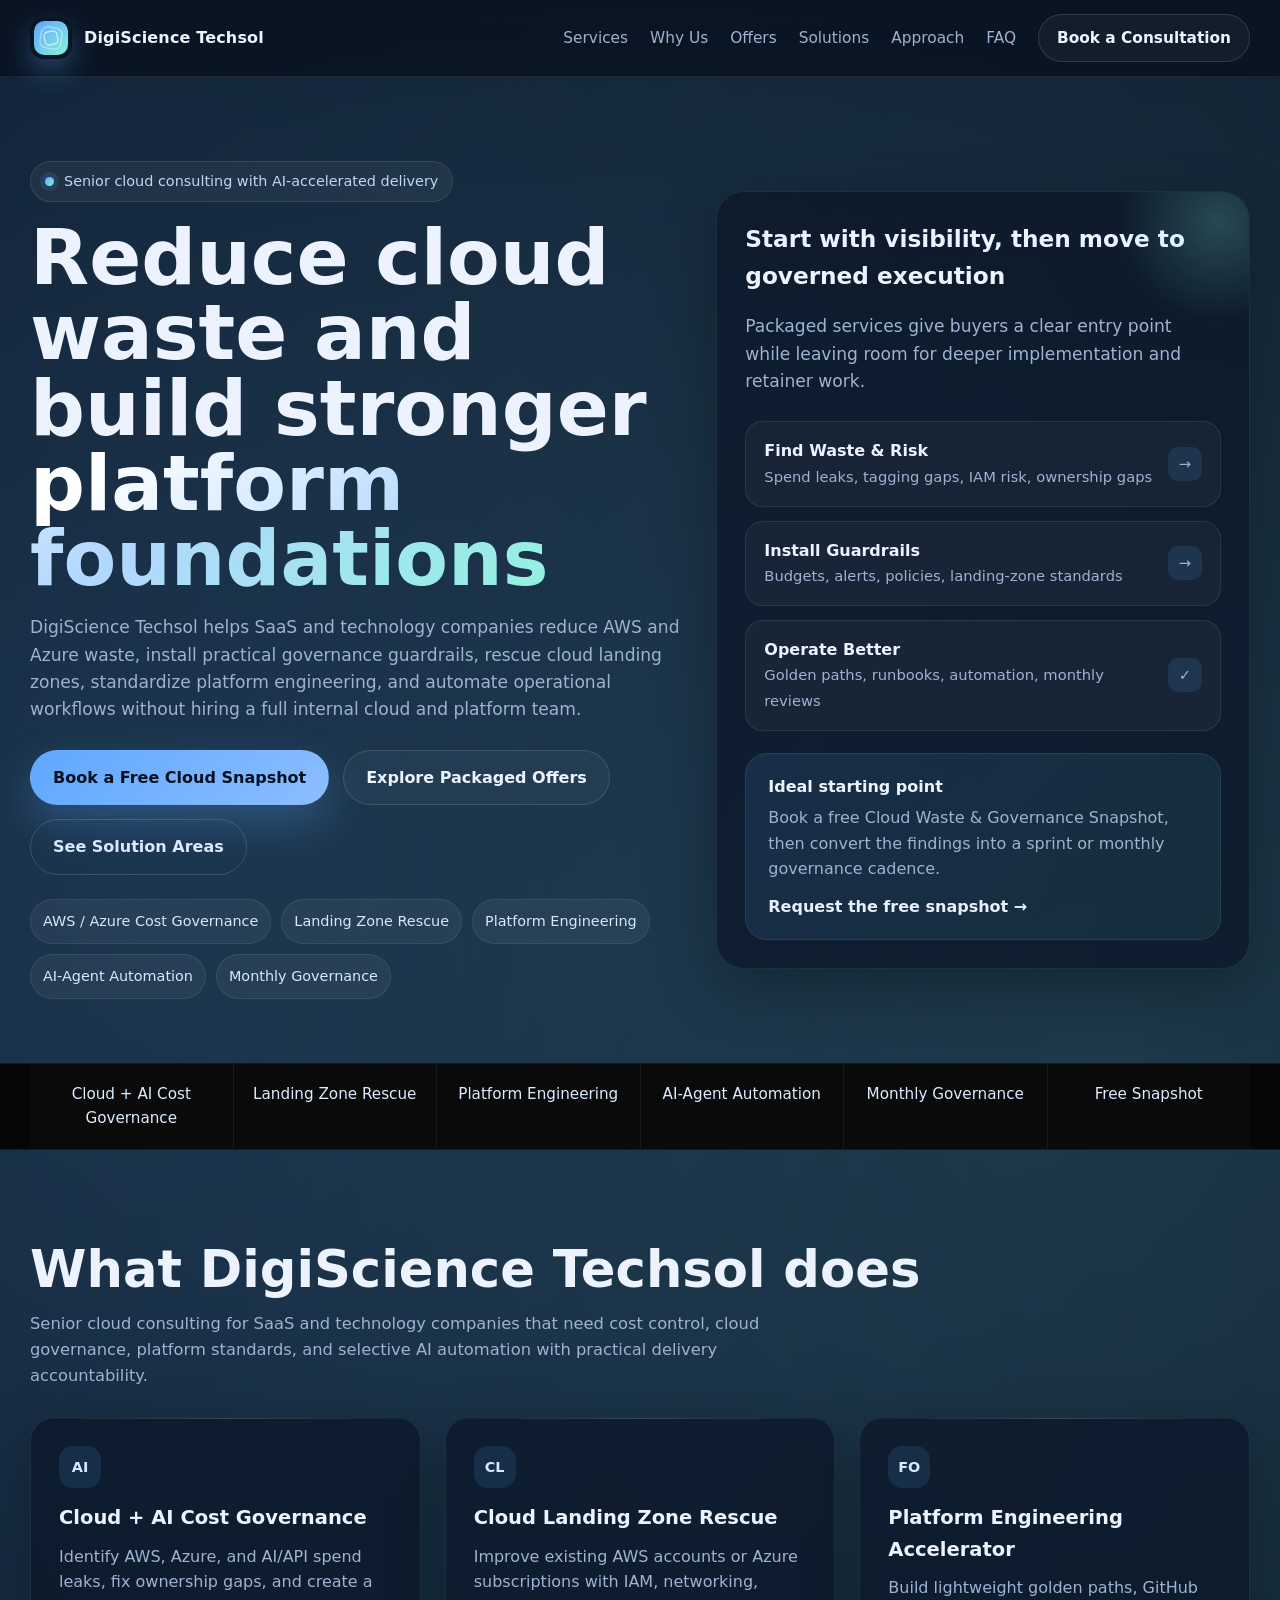
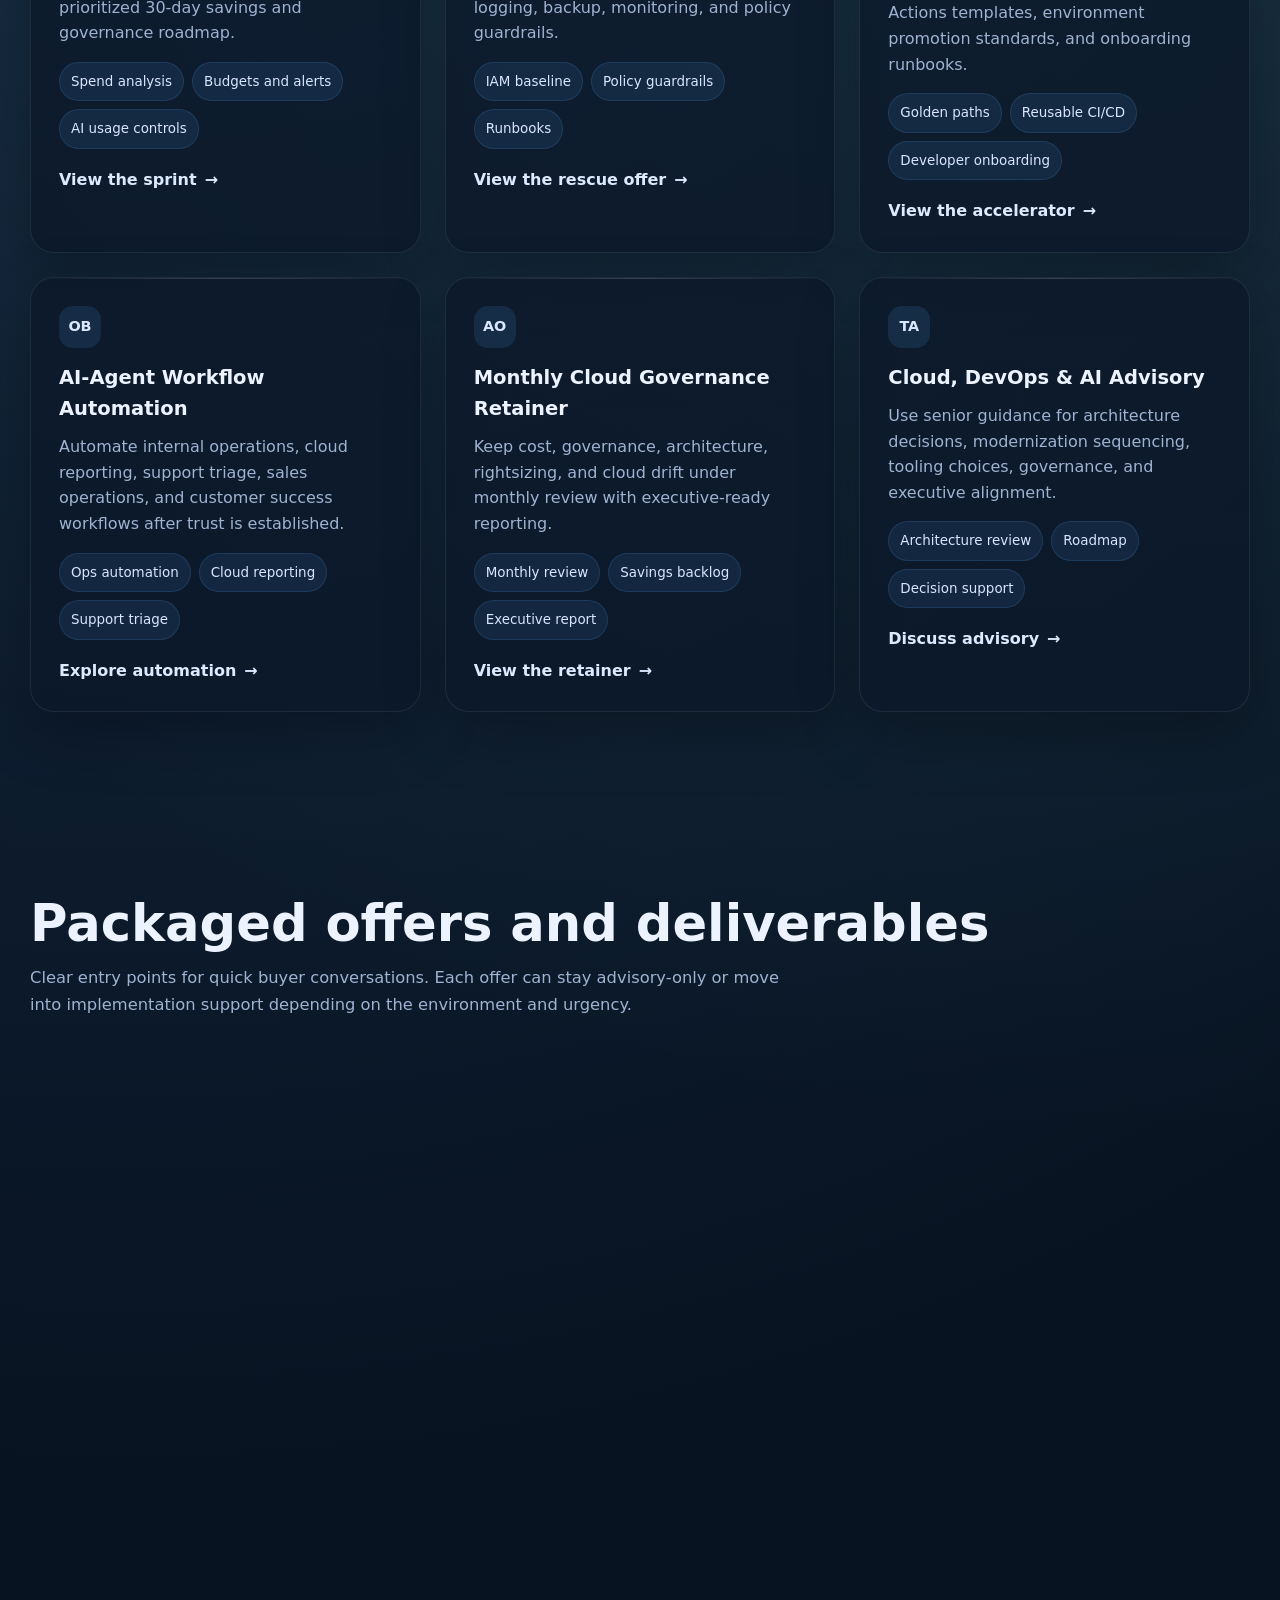
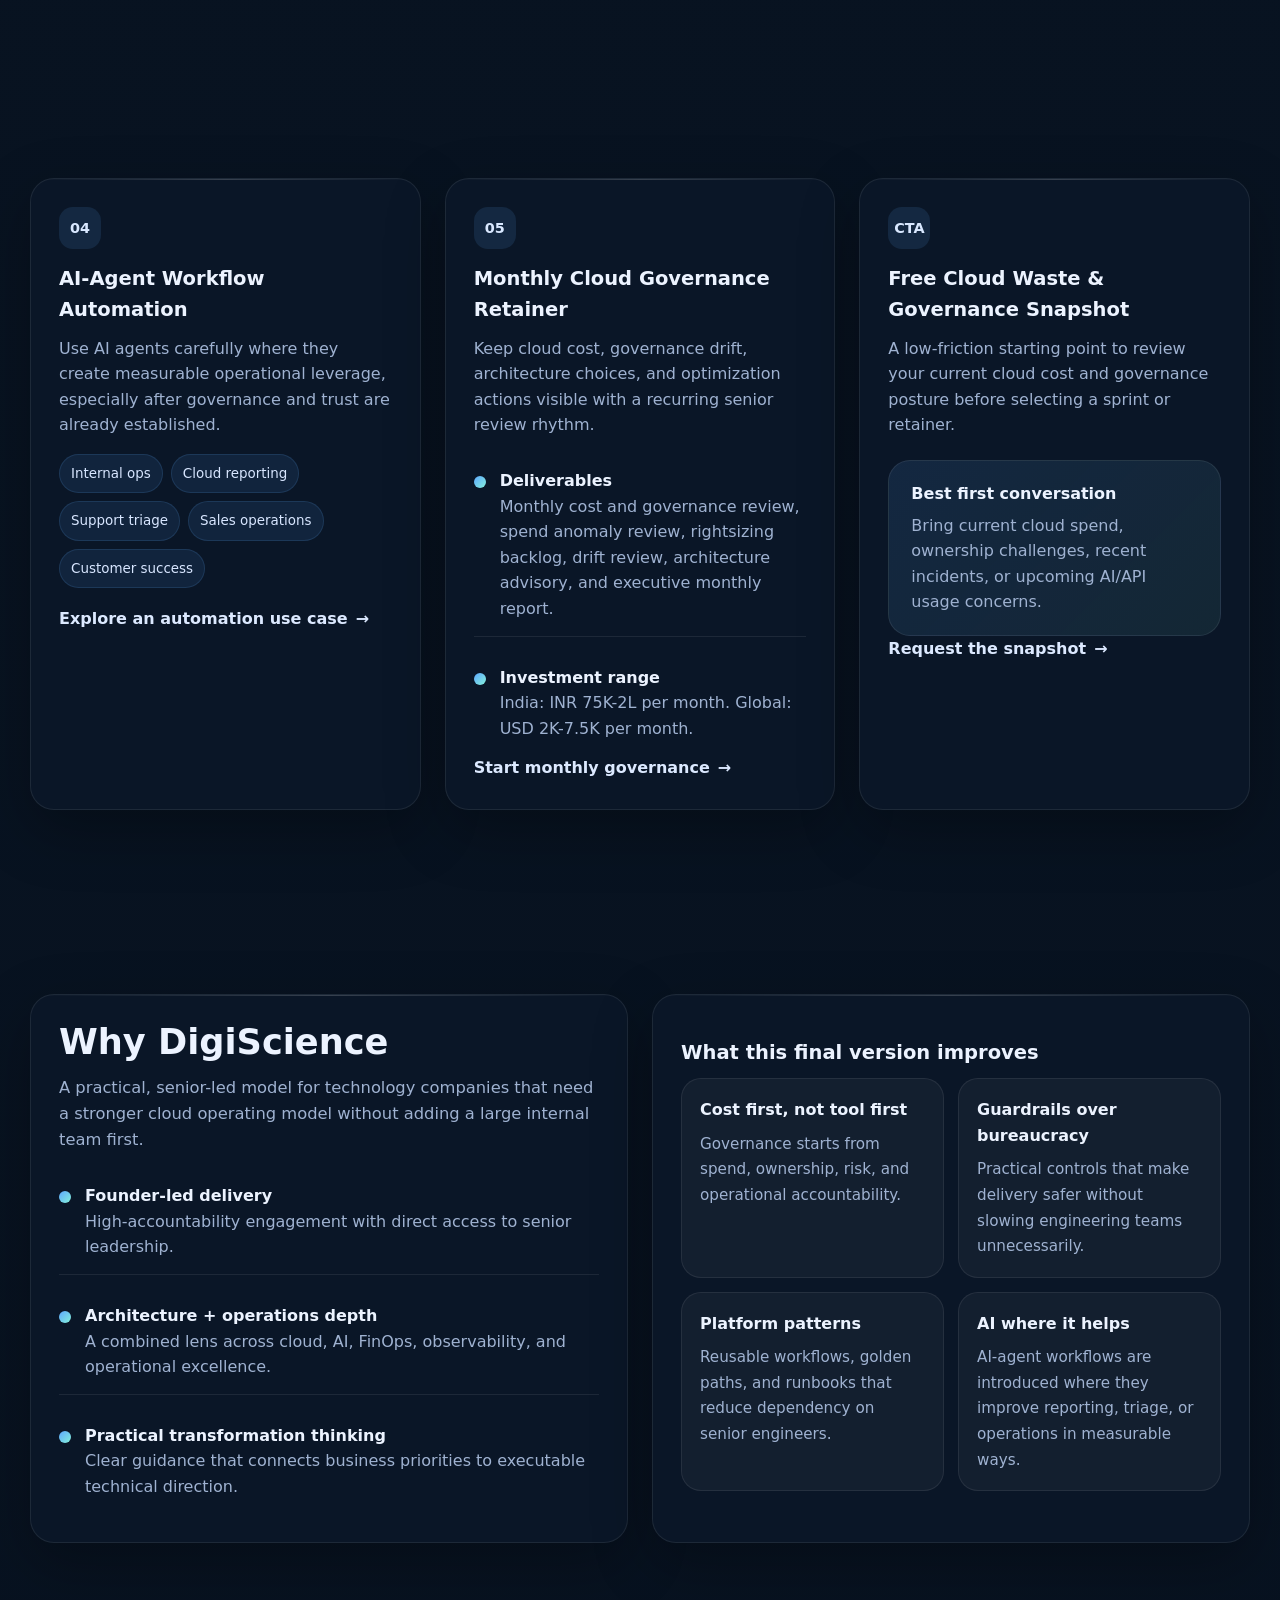
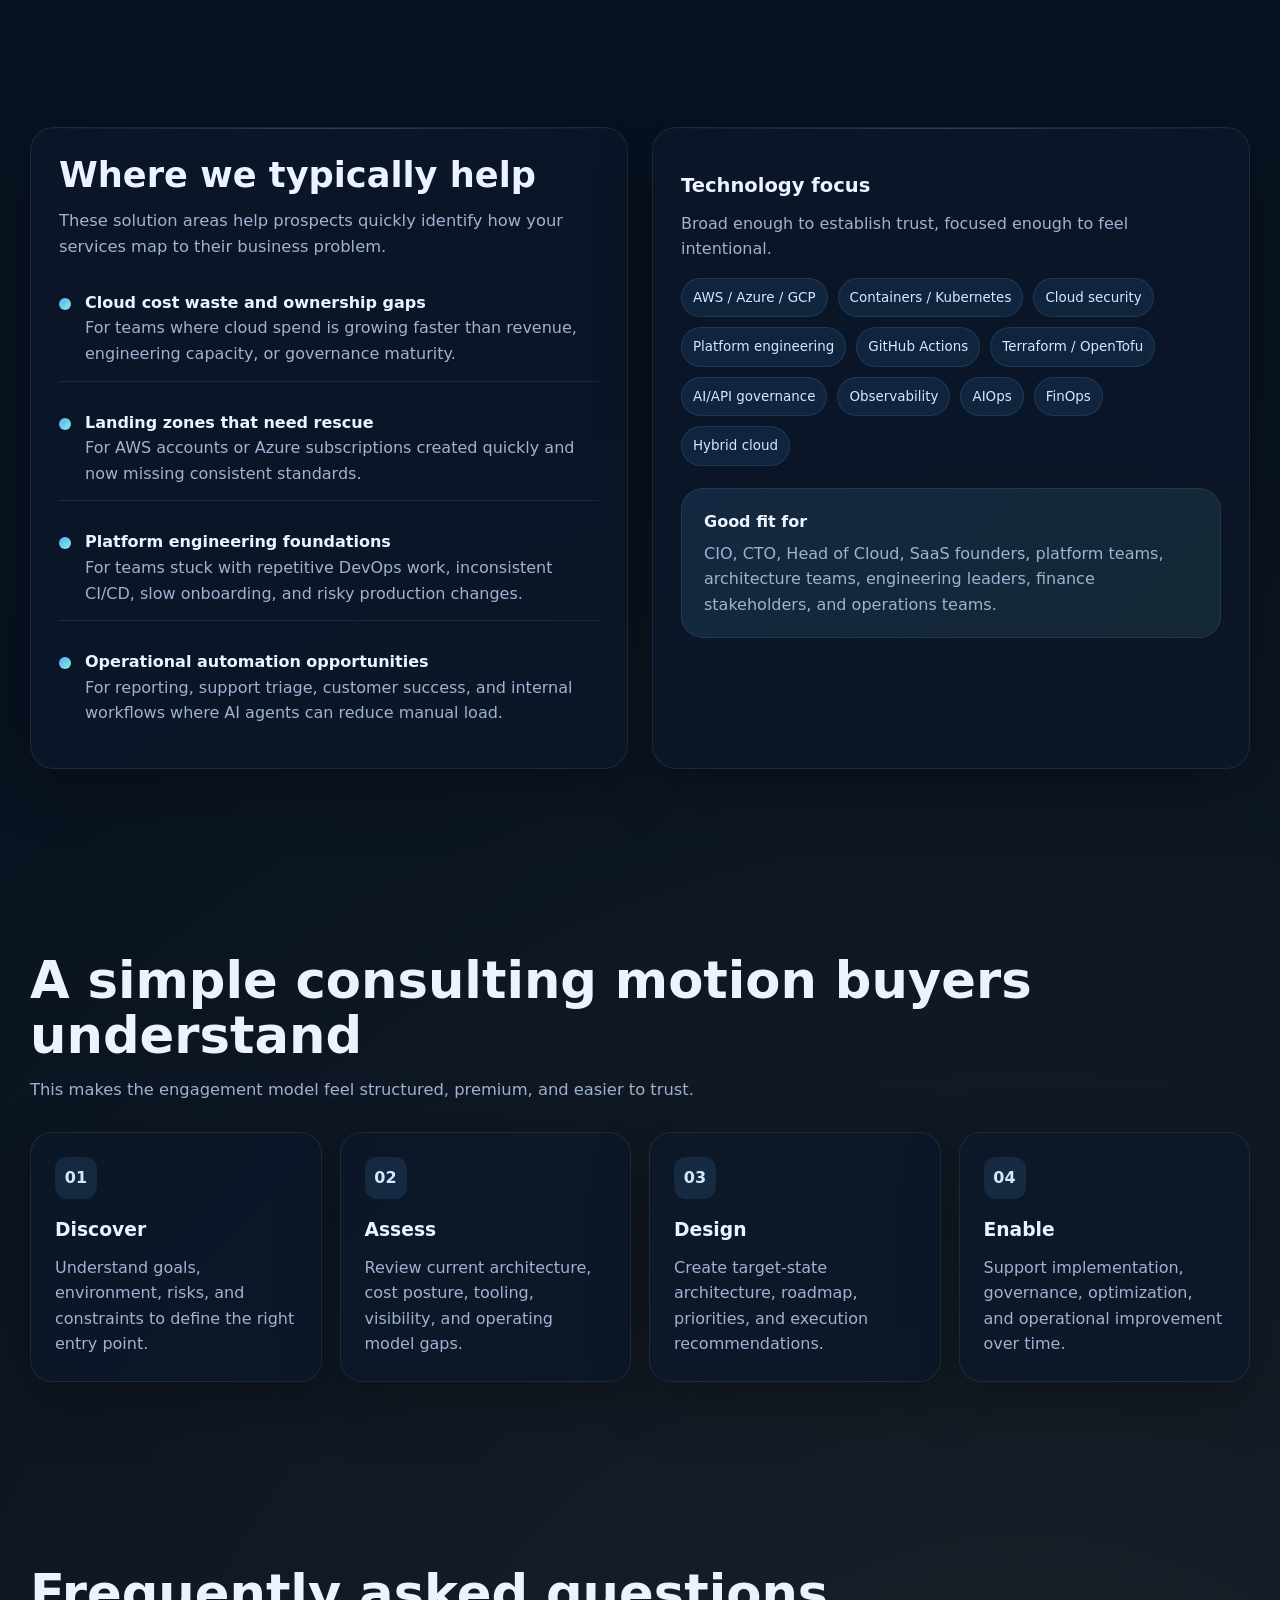
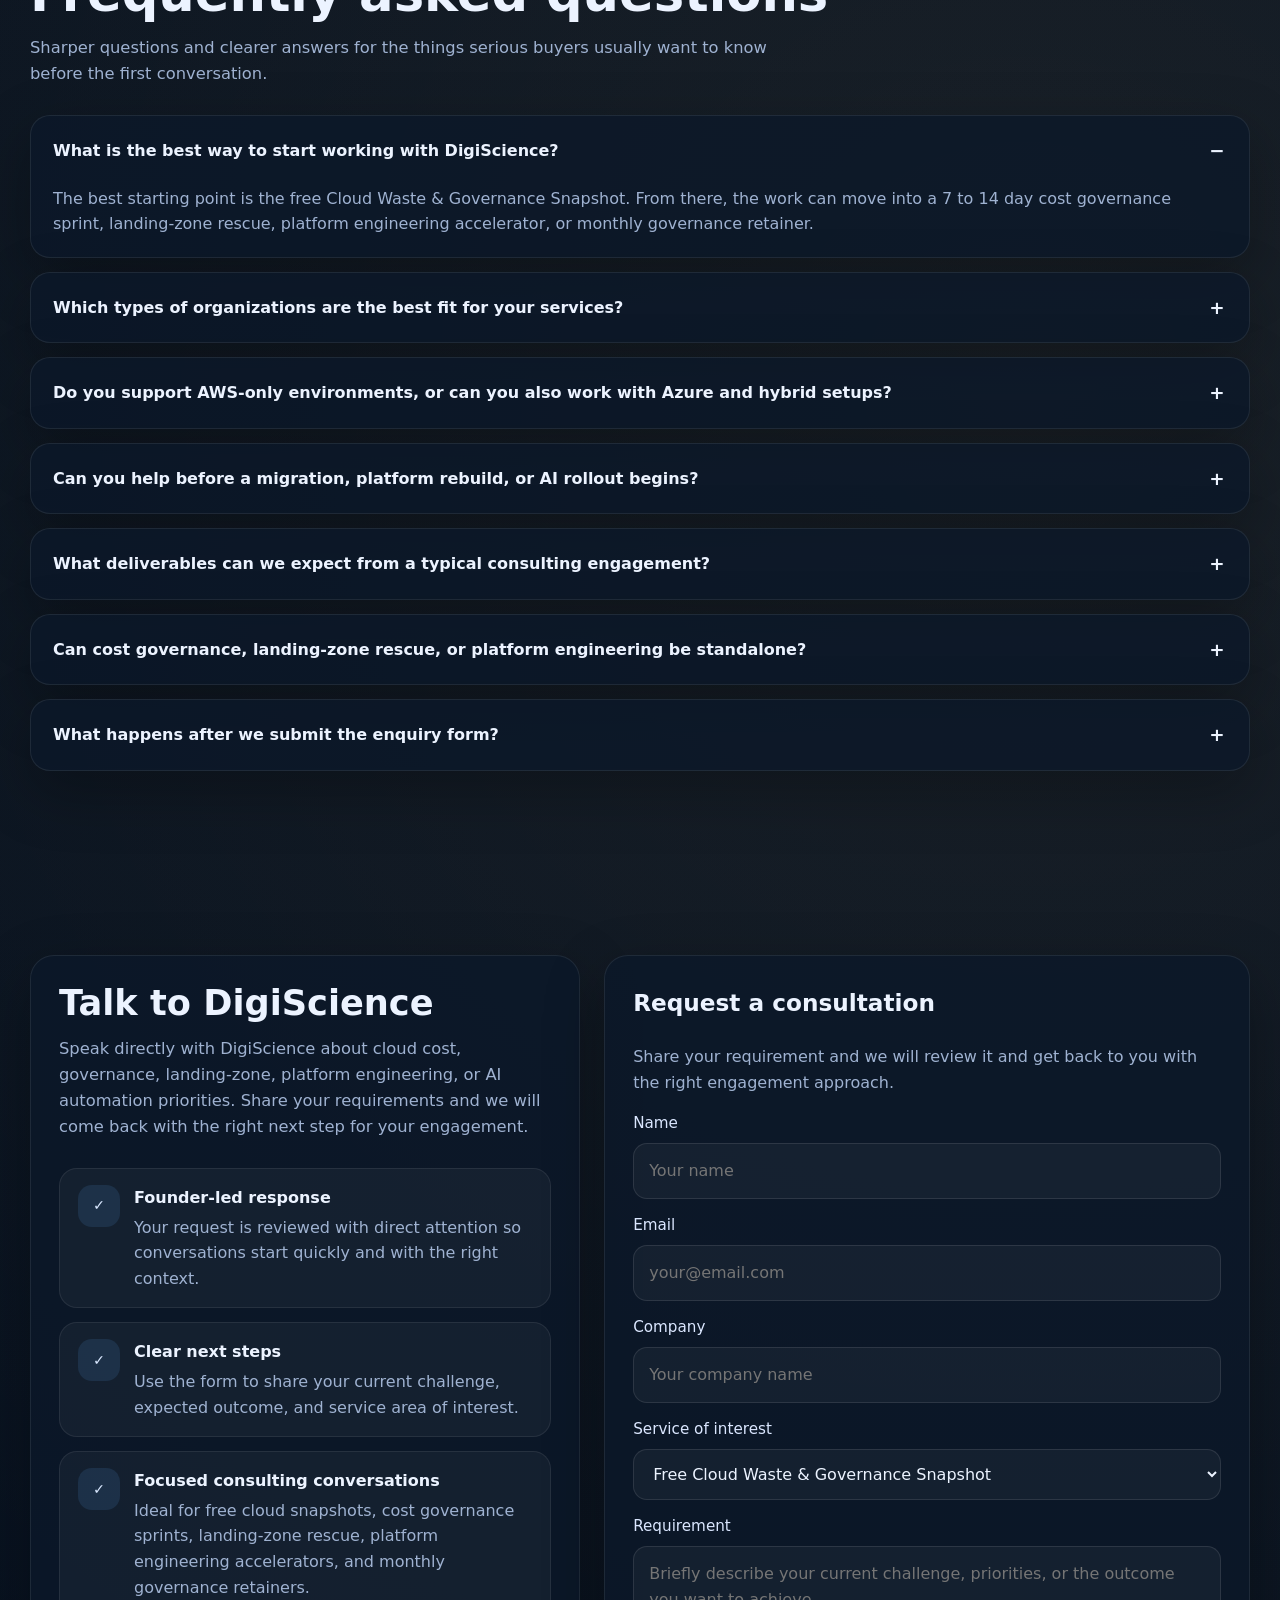
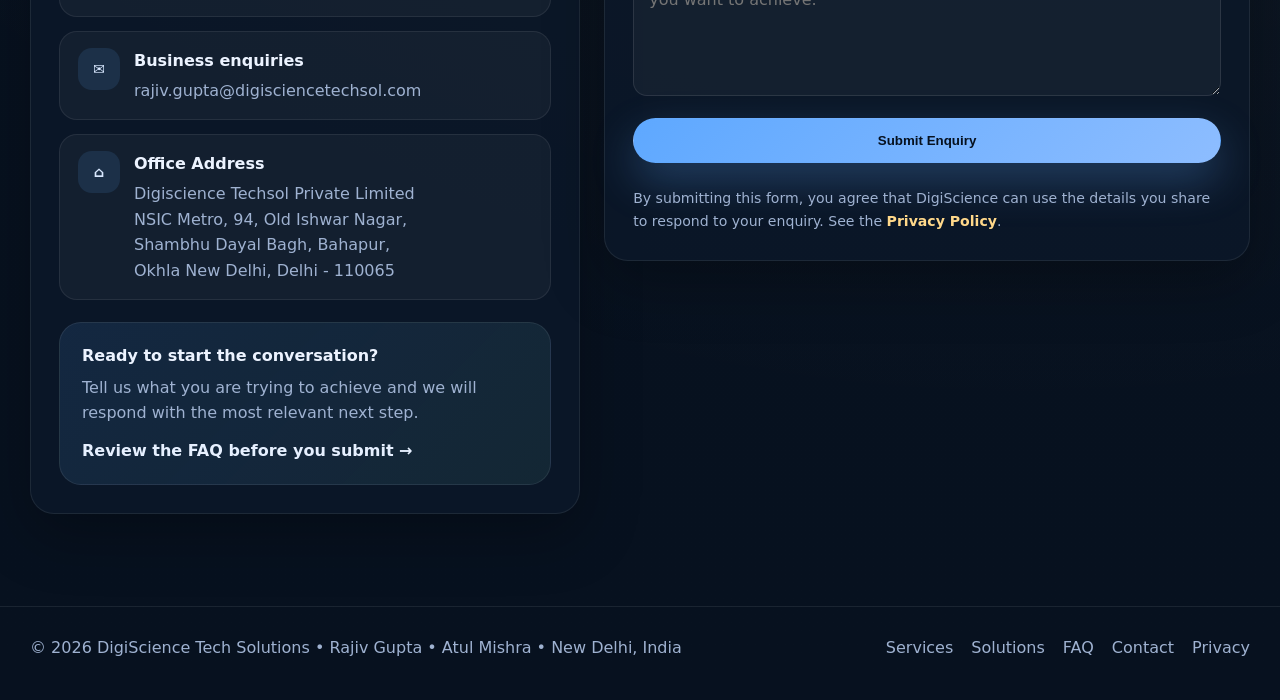
==== commit 69245bd8: "Add privacy page and refresh production sitemap" ====
--- a/index.html
+++ b/index.html
@@ -483,6 +483,7 @@
             </div>
 
             <button class="btn btn-primary" type="submit">Submit Enquiry</button>
+            <p class="privacy-note">By submitting this form, you agree that DigiScience can use the details you share to respond to your enquiry. See the <a href="privacy.html">Privacy Policy</a>.</p>
             <div class="form-note" id="formNote" aria-live="polite"></div>
           </form>
         </div>
@@ -498,6 +499,7 @@
         <a href="#solutions">Solutions</a>
         <a href="#faq">FAQ</a>
         <a href="#contact">Contact</a>
+        <a href="privacy.html">Privacy</a>
       </div>
     </div>
   </footer>
--- a/style.css
+++ b/style.css
@@ -709,6 +709,18 @@
   display: block;
 }
 
+.privacy-note {
+  margin: 10px 0 0;
+  color: var(--muted);
+  font-size: 0.88rem;
+  line-height: 1.6;
+}
+
+.privacy-note a {
+  color: var(--accent);
+  font-weight: 700;
+}
+
 .footer {
   border-top: 1px solid rgba(255,255,255,0.08);
   padding: 28px 0 40px;
--- a/style.css
+++ b/style.css
@@ -709,6 +709,18 @@
   display: block;
 }
 
+.privacy-note {
+  margin: 10px 0 0;
+  color: var(--muted);
+  font-size: 0.88rem;
+  line-height: 1.6;
+}
+
+.privacy-note a {
+  color: var(--accent);
+  font-weight: 700;
+}
+
 .footer {
   border-top: 1px solid rgba(255,255,255,0.08);
   padding: 28px 0 40px;
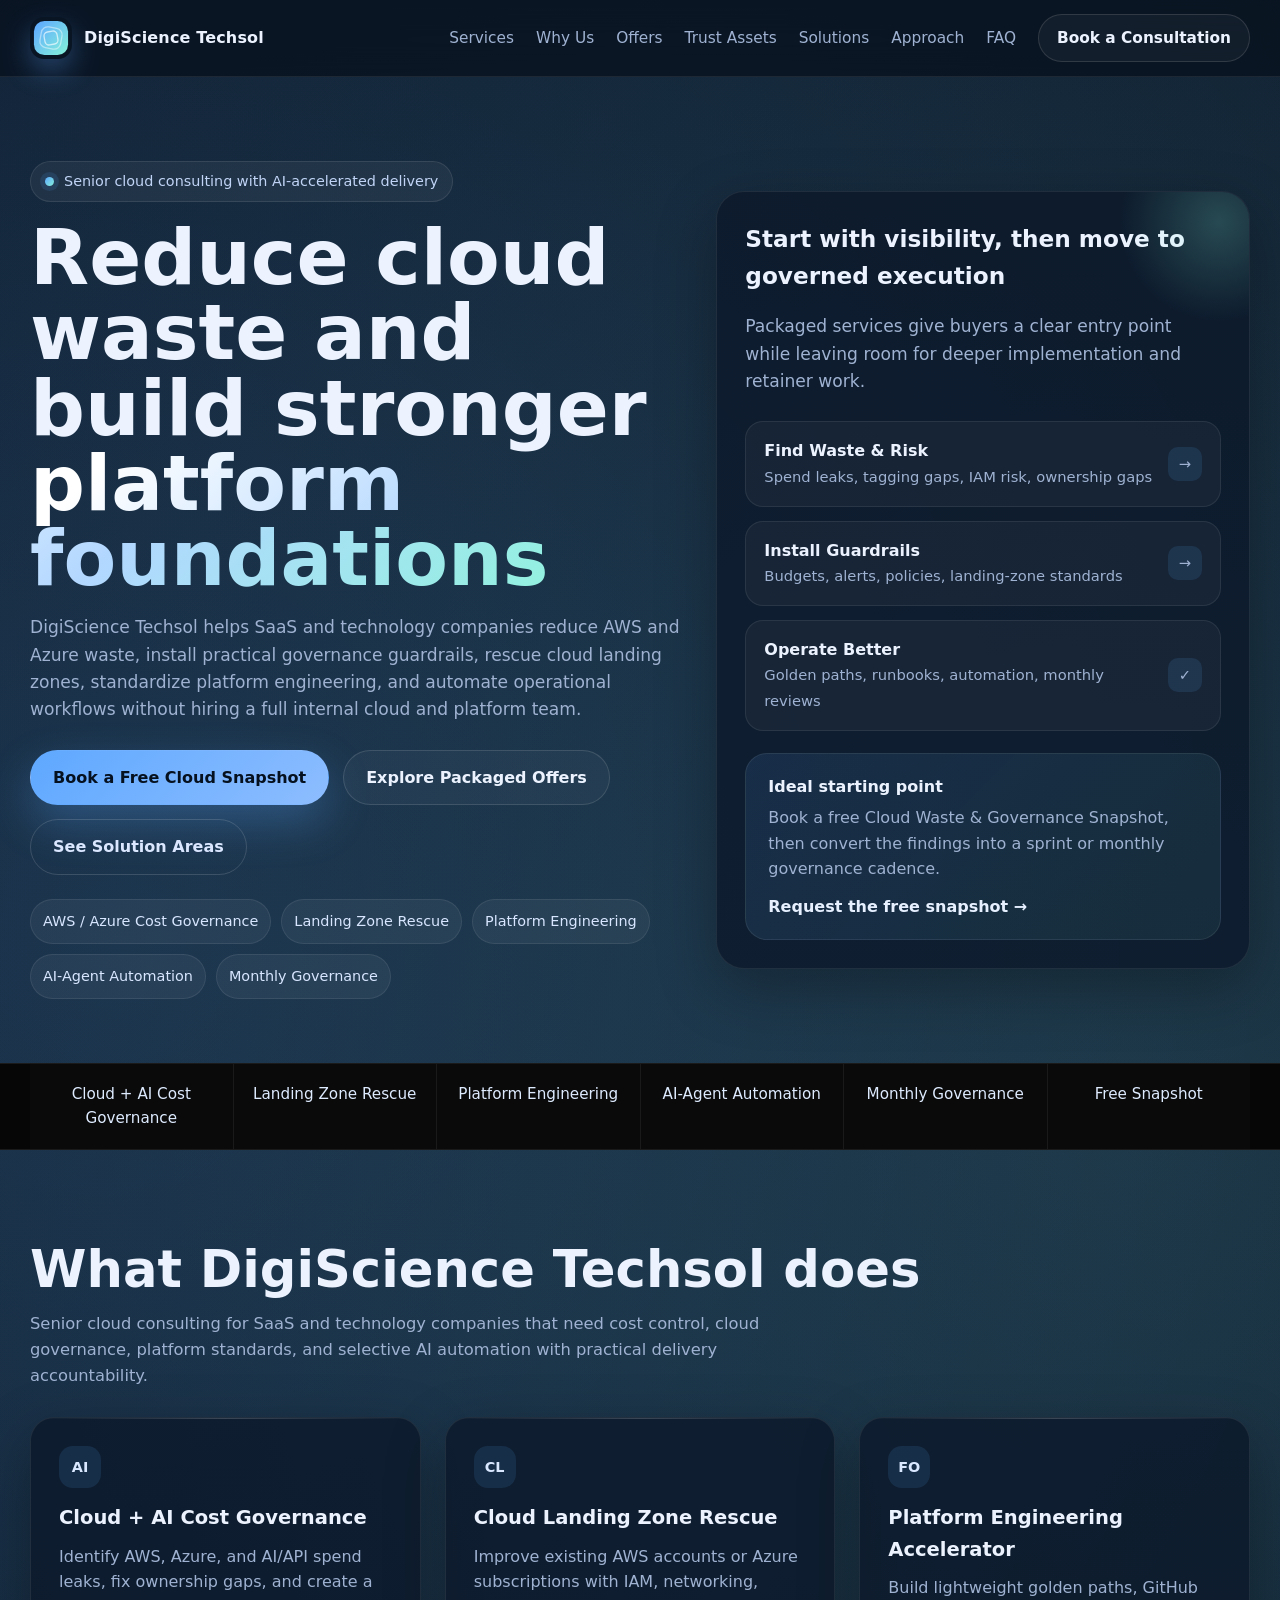
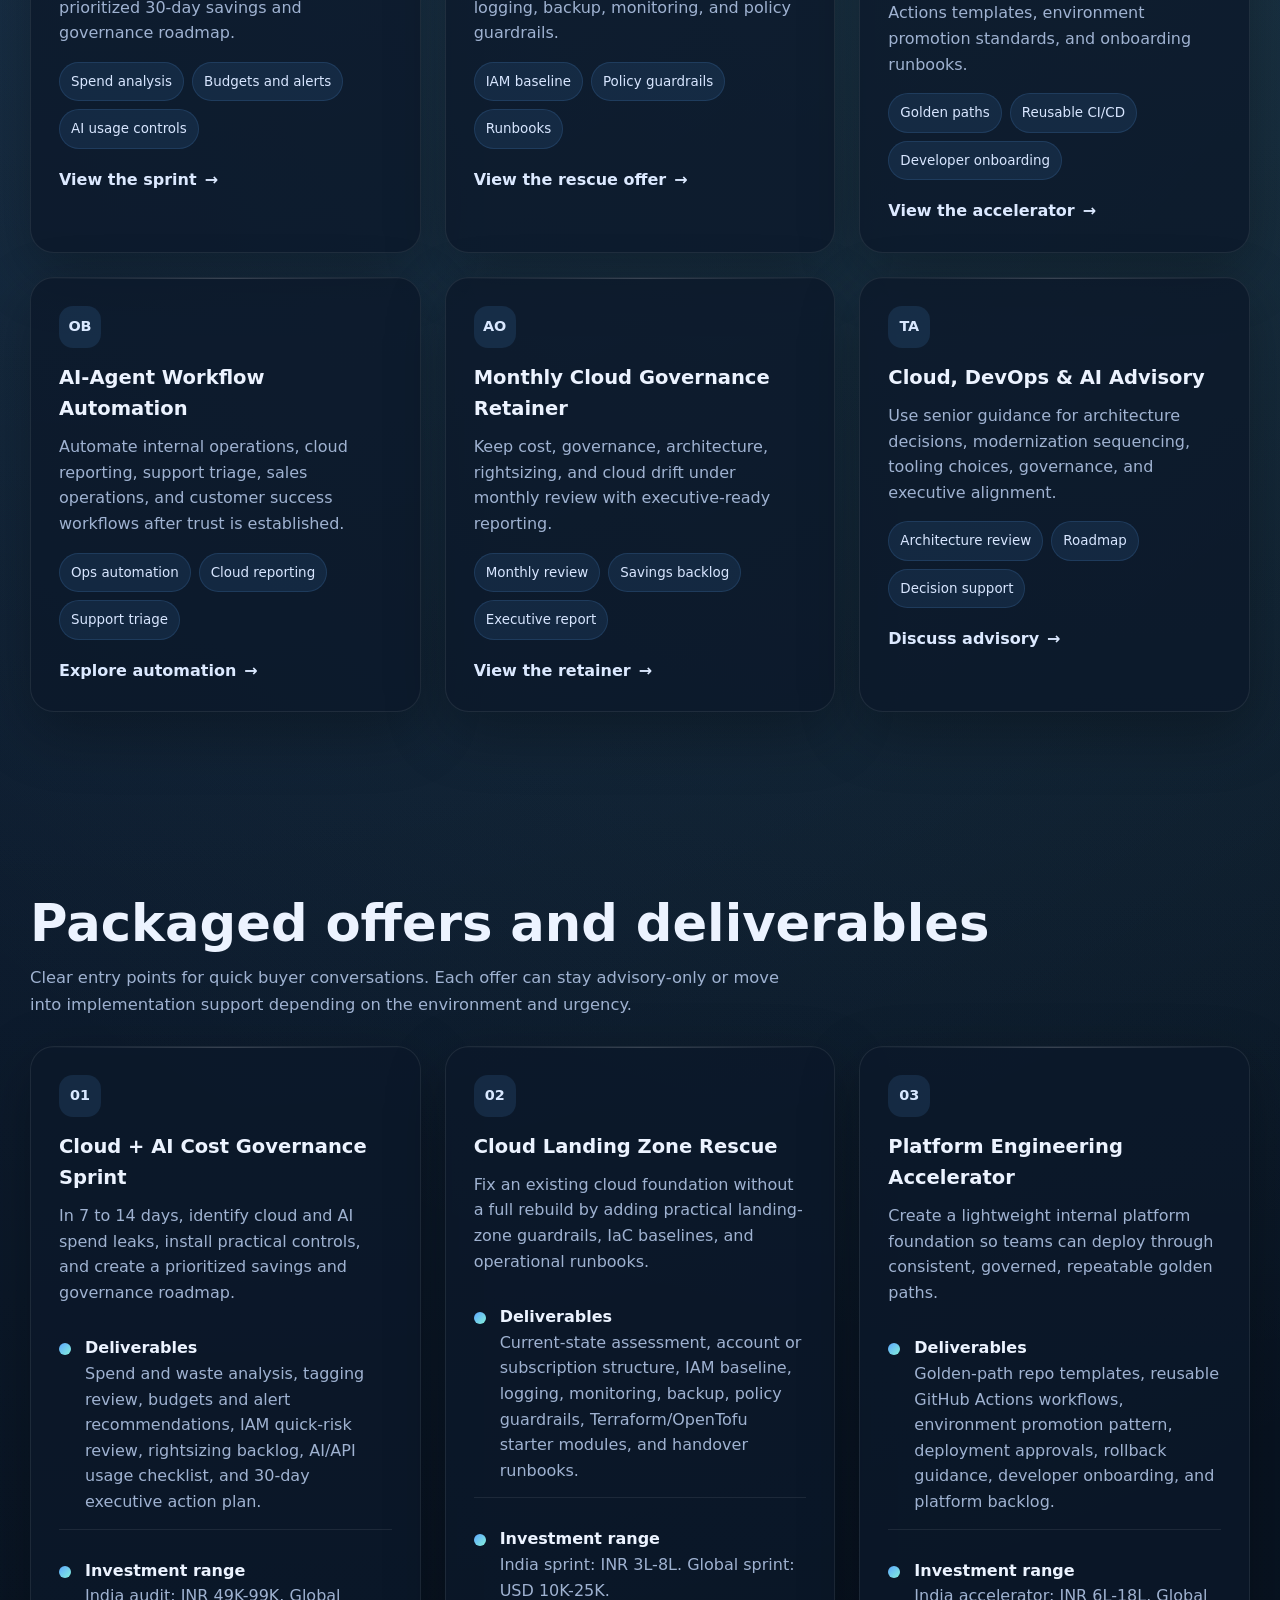
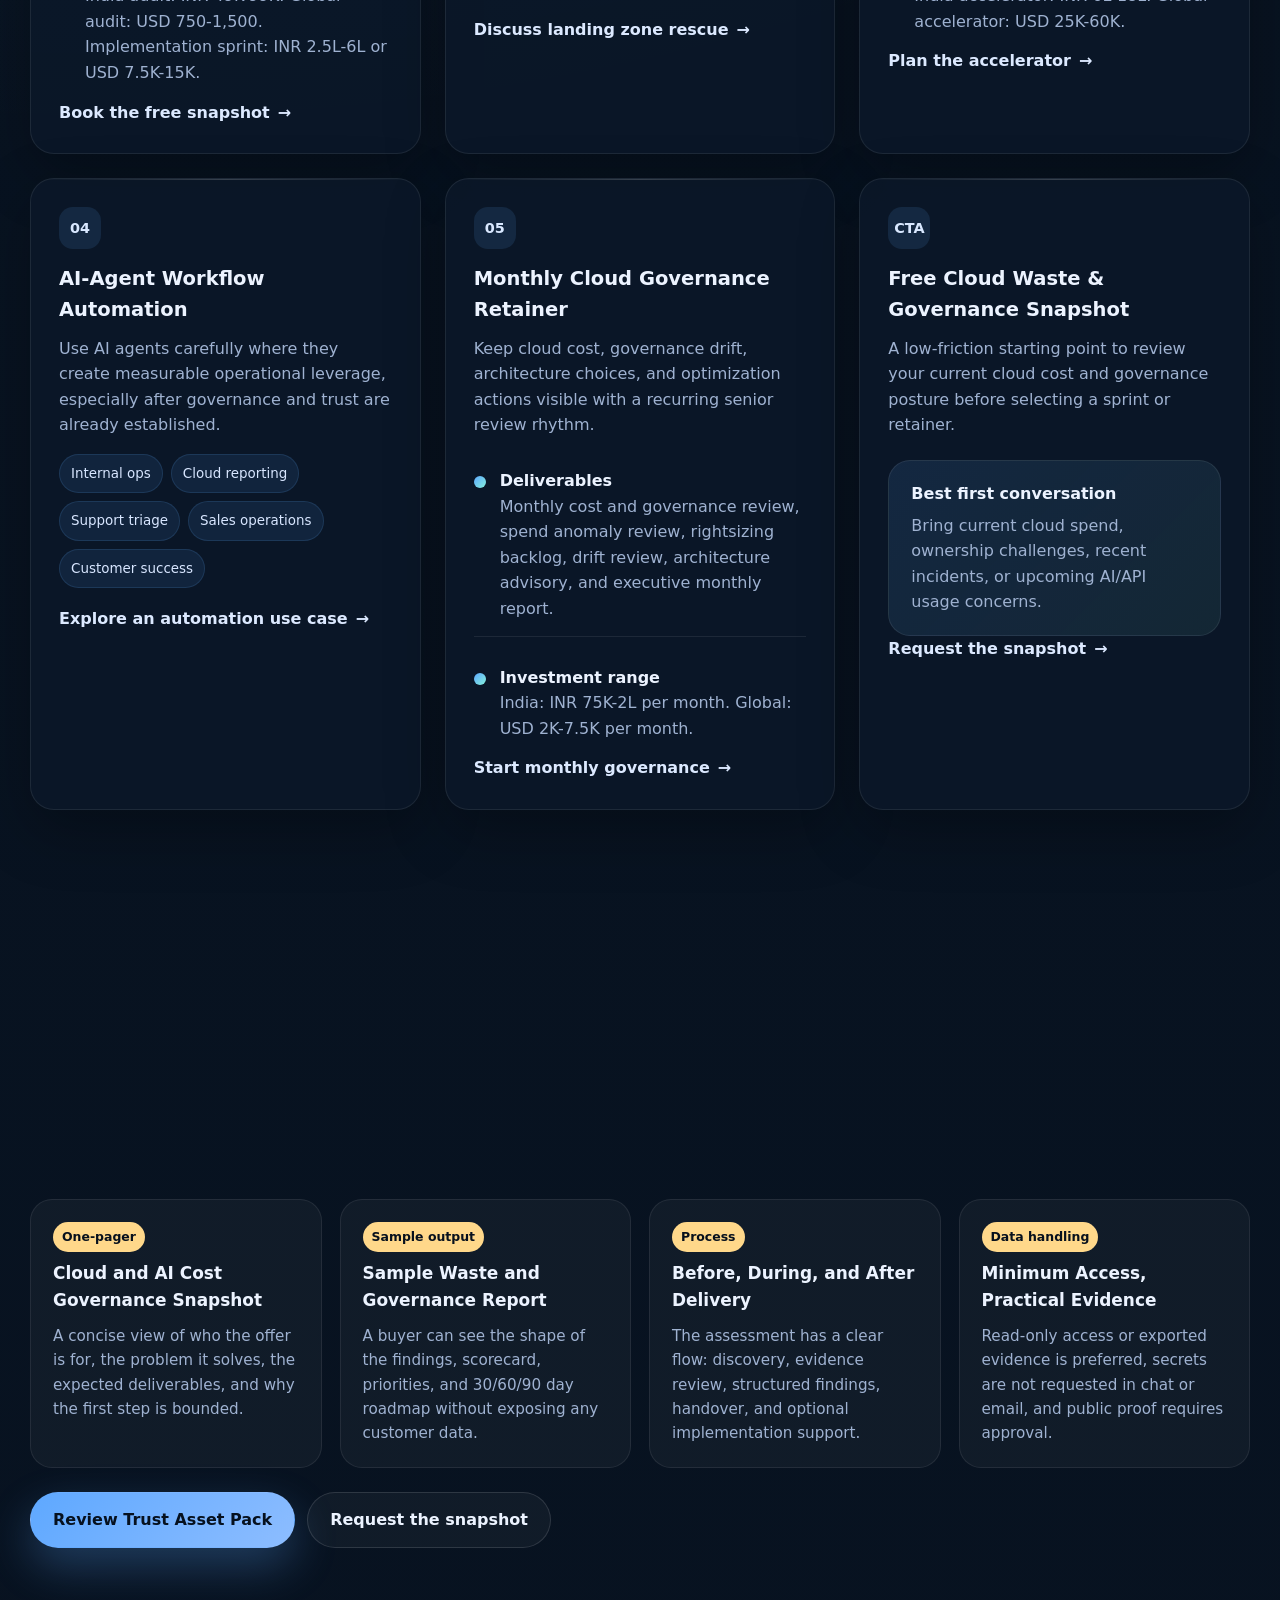
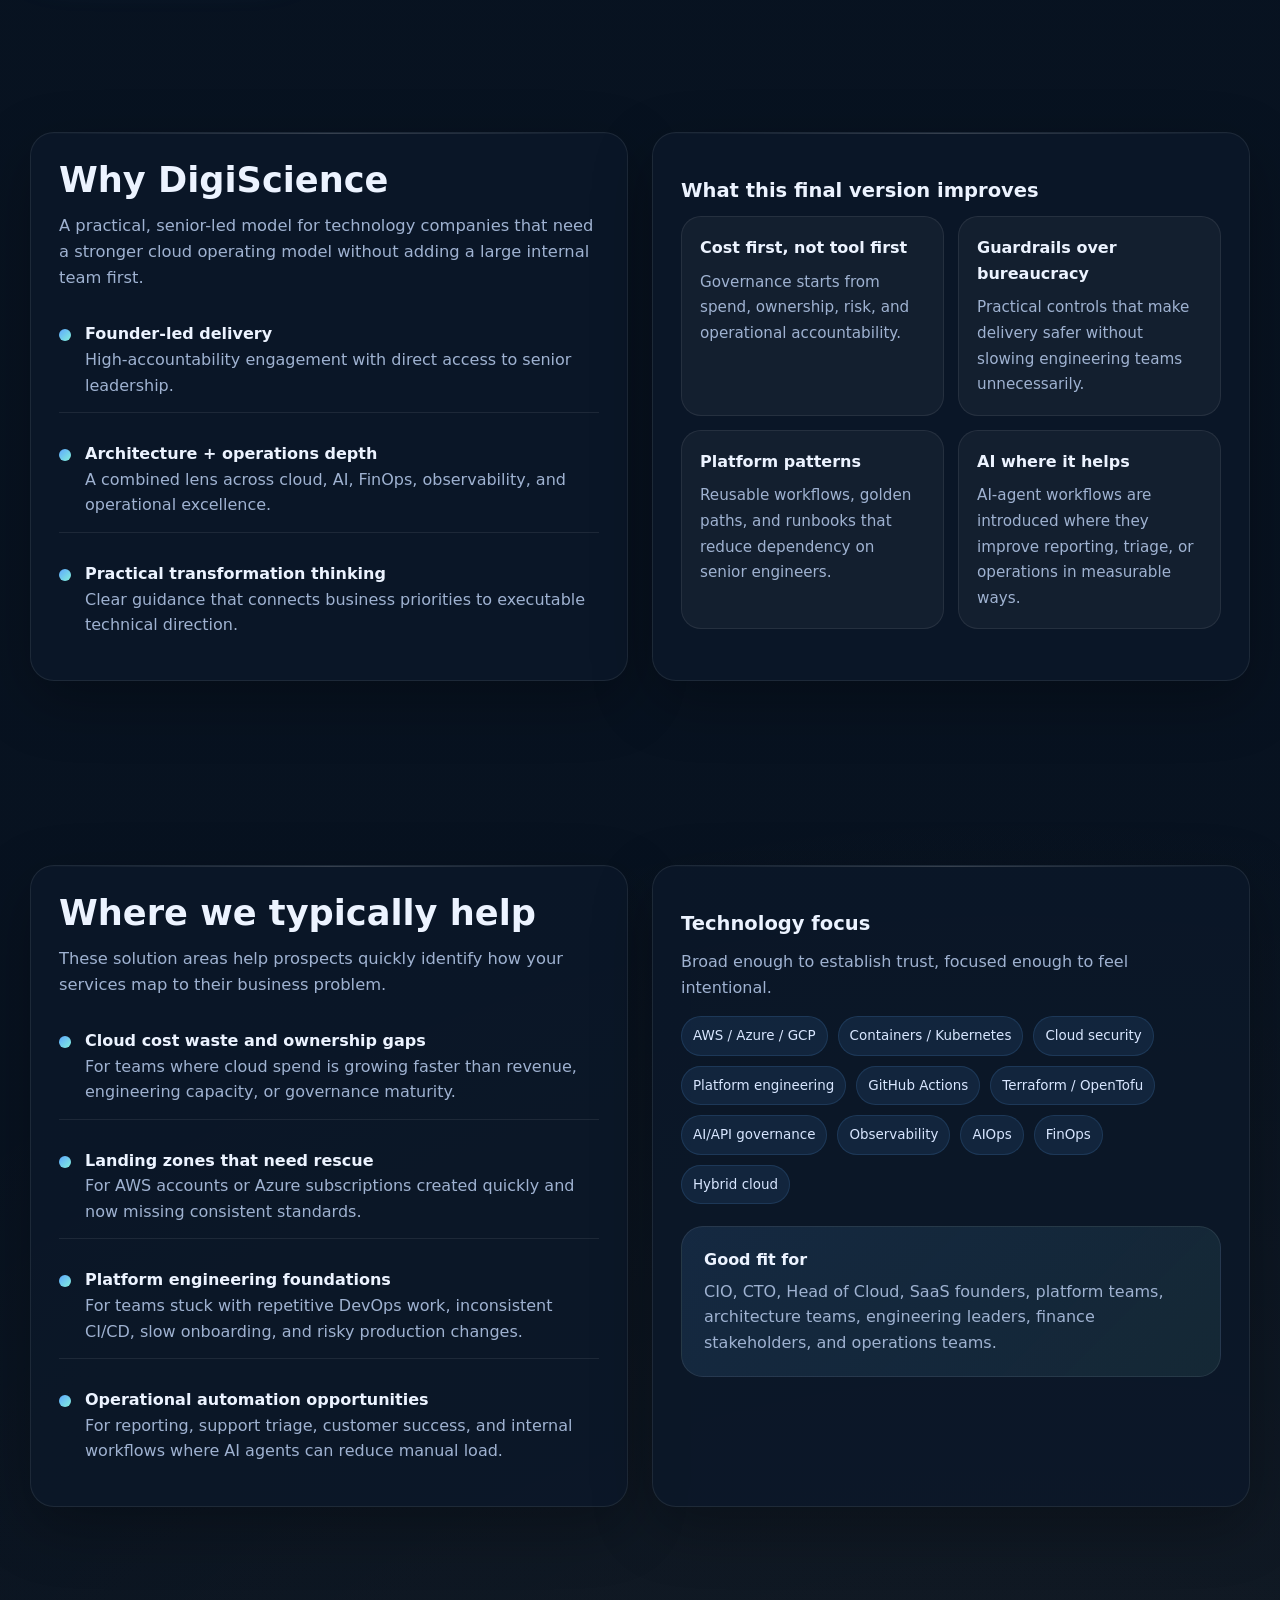
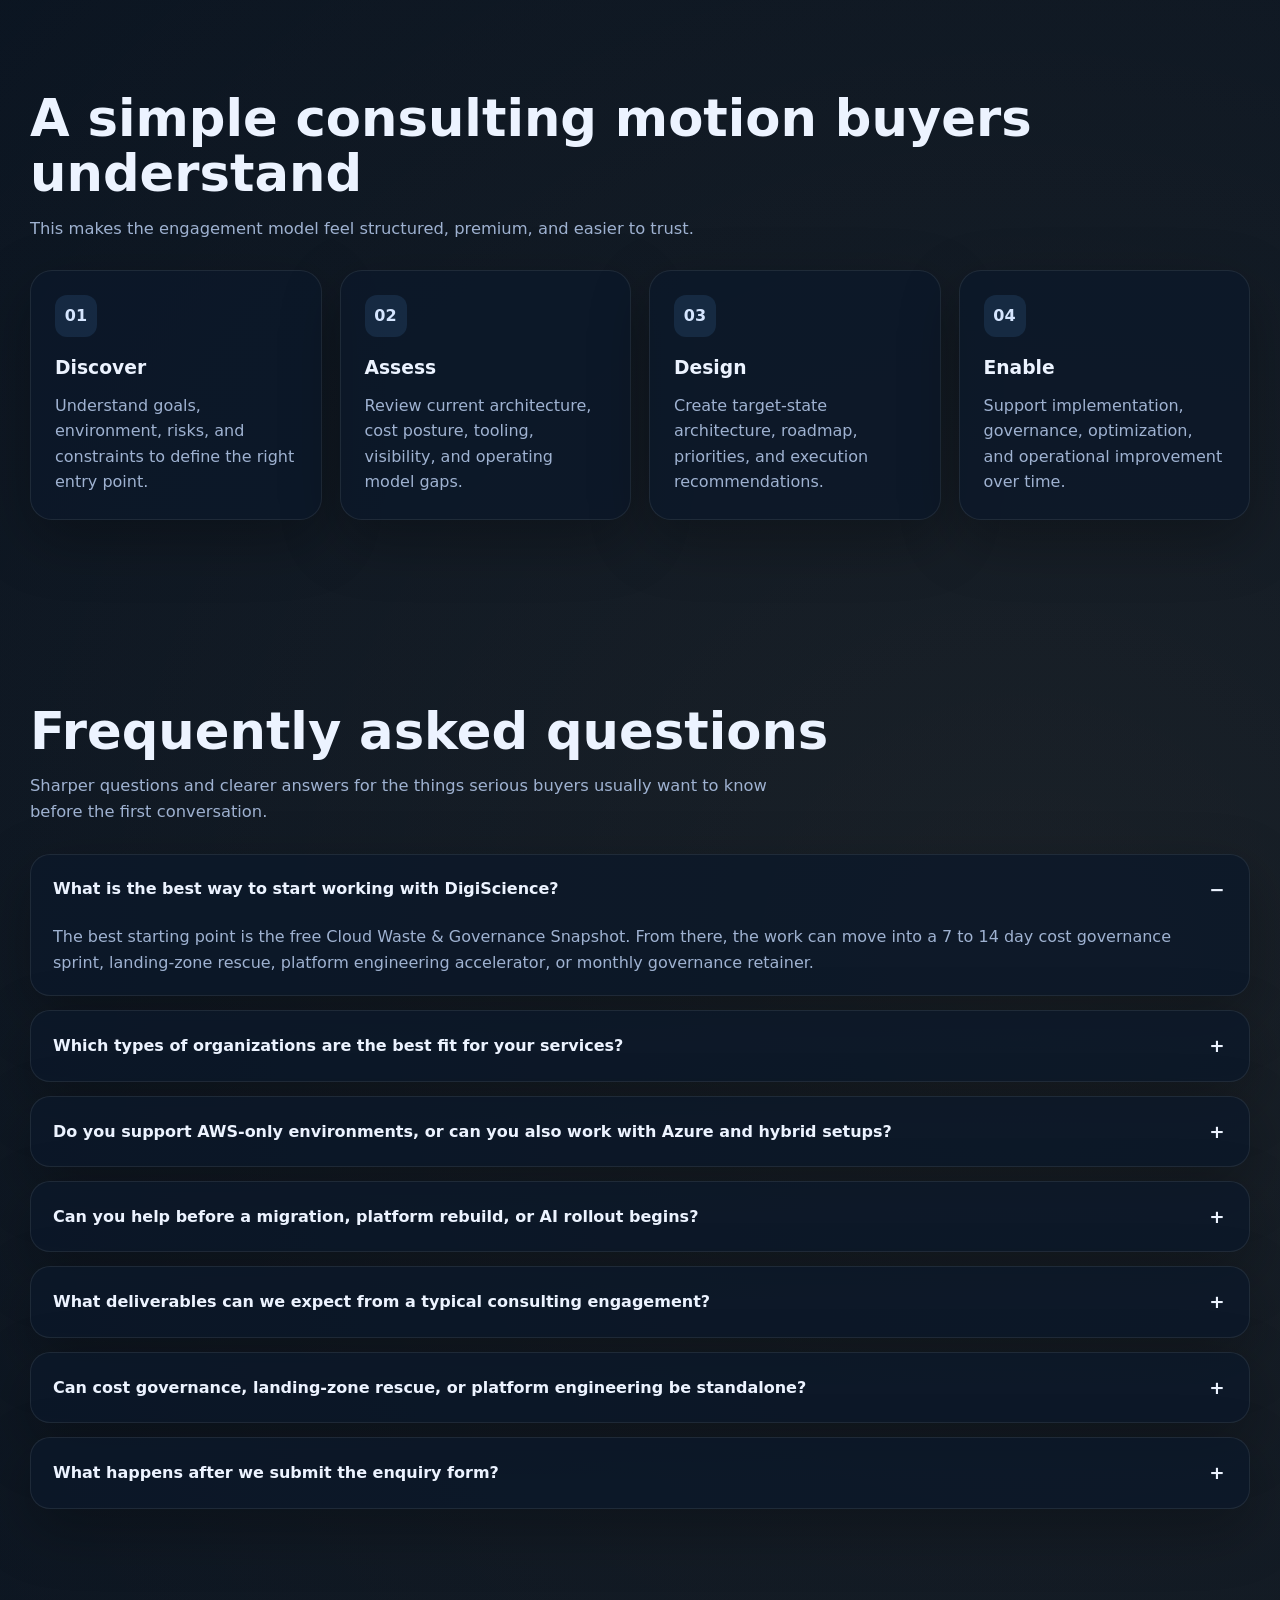
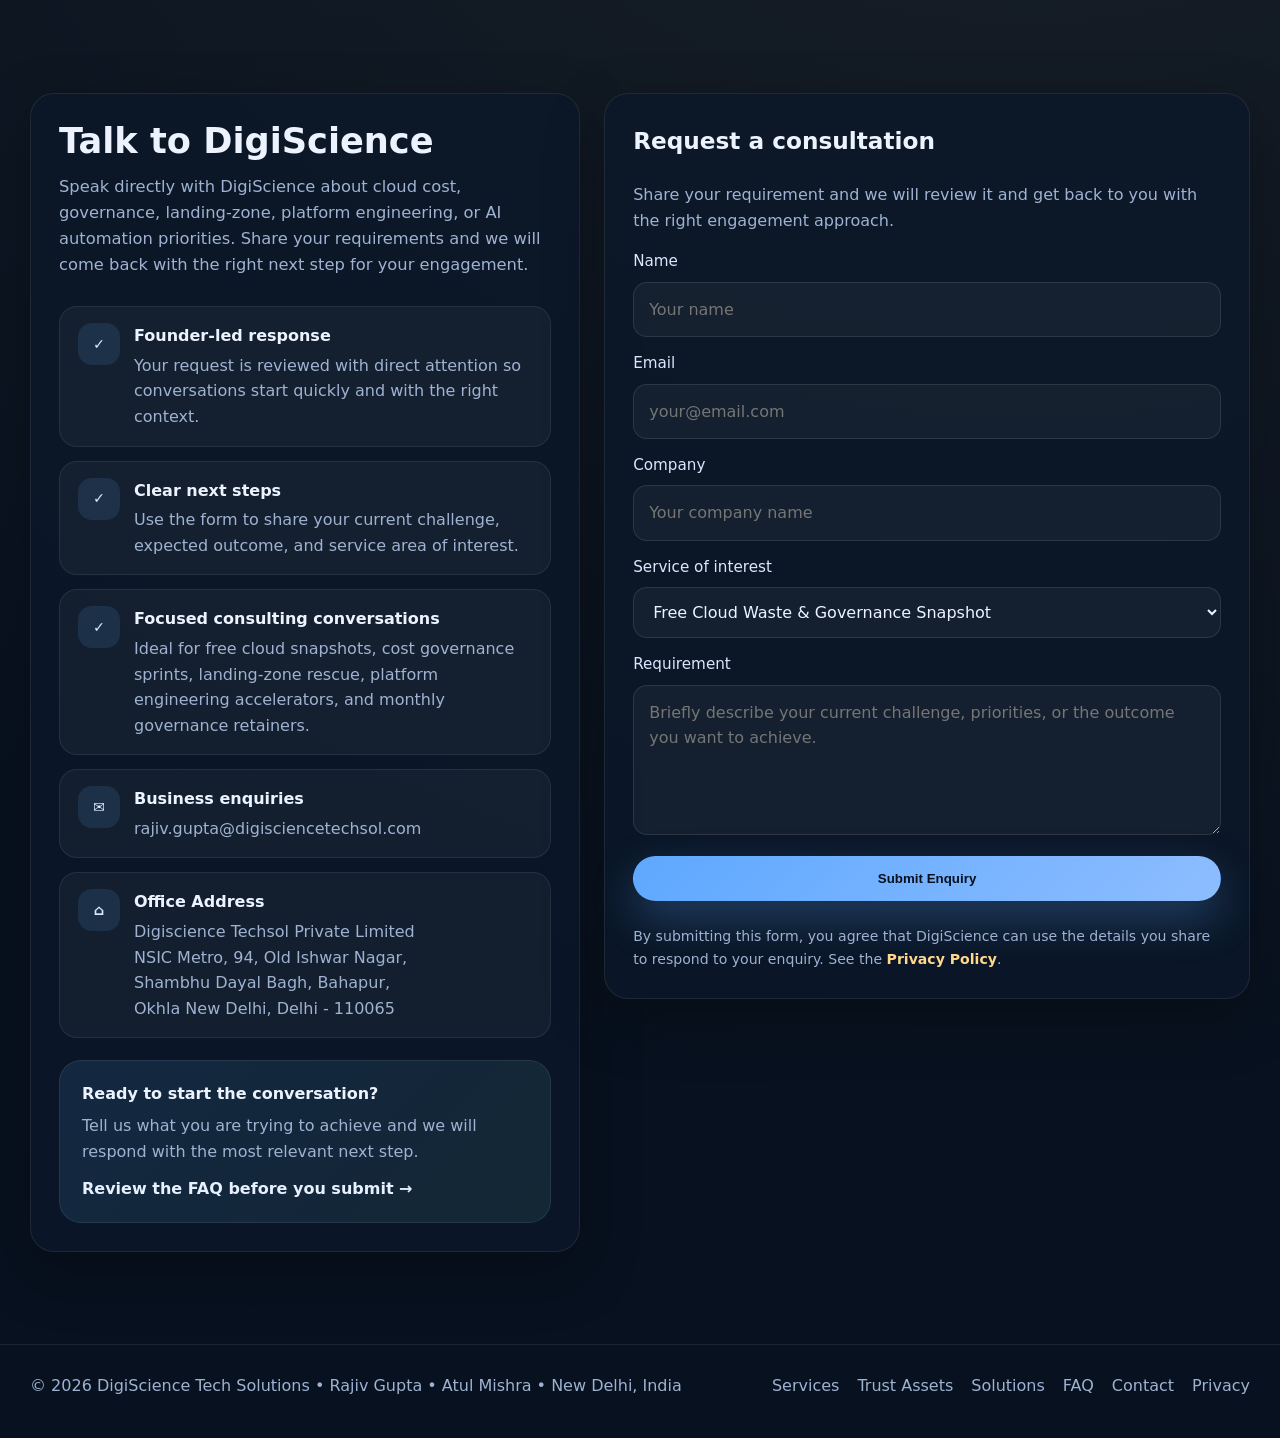
==== commit fd5c098a: "Add trust asset pack page" ====
--- a/index.html
+++ b/index.html
@@ -77,6 +77,7 @@
         <a href="#services">Services</a>
         <a href="#why-us">Why Us</a>
         <a href="#offers">Offers</a>
+        <a href="#trust">Trust Assets</a>
         <a href="#solutions">Solutions</a>
         <a href="#approach">Approach</a>
         <a href="#faq">FAQ</a>
@@ -286,6 +287,39 @@
       </div>
     </section>
 
+    <section class="section" id="trust">
+      <div class="container">
+        <h2 class="section-title reveal">Trust assets for a low-risk first conversation</h2>
+        <p class="section-subtitle reveal">Before a buyer shares access or schedules a deeper discussion, they can inspect the method, sample output, delivery process, and data-handling approach.</p>
+        <div class="trust-grid">
+          <article class="trust-card reveal">
+            <span class="trust-kicker">One-pager</span>
+            <h3>Cloud and AI Cost Governance Snapshot</h3>
+            <p>A concise view of who the offer is for, the problem it solves, the expected deliverables, and why the first step is bounded.</p>
+          </article>
+          <article class="trust-card reveal">
+            <span class="trust-kicker">Sample output</span>
+            <h3>Sample Waste and Governance Report</h3>
+            <p>A buyer can see the shape of the findings, scorecard, priorities, and 30/60/90 day roadmap without exposing any customer data.</p>
+          </article>
+          <article class="trust-card reveal">
+            <span class="trust-kicker">Process</span>
+            <h3>Before, During, and After Delivery</h3>
+            <p>The assessment has a clear flow: discovery, evidence review, structured findings, handover, and optional implementation support.</p>
+          </article>
+          <article class="trust-card reveal">
+            <span class="trust-kicker">Data handling</span>
+            <h3>Minimum Access, Practical Evidence</h3>
+            <p>Read-only access or exported evidence is preferred, secrets are not requested in chat or email, and public proof requires approval.</p>
+          </article>
+        </div>
+        <div class="trust-actions reveal">
+          <a class="btn btn-primary" href="trust-assets.html">Review Trust Asset Pack</a>
+          <a class="btn btn-secondary" href="#contact" data-service="Free Cloud Waste & Governance Snapshot">Request the snapshot</a>
+        </div>
+      </div>
+    </section>
+
     <section class="section" id="why-us">
       <div class="container split">
         <div class="card reveal">
@@ -496,6 +530,7 @@
       <div>© 2026 DigiScience Tech Solutions • Rajiv Gupta • Atul Mishra • New Delhi, India</div>
       <div class="footer-links">
         <a href="#services">Services</a>
+        <a href="trust-assets.html">Trust Assets</a>
         <a href="#solutions">Solutions</a>
         <a href="#faq">FAQ</a>
         <a href="#contact">Contact</a>
--- a/style.css
+++ b/style.css
@@ -429,7 +429,10 @@
 .cards,
 .process,
 .pill-grid,
-.contact-grid {
+.contact-grid,
+.trust-grid,
+.asset-grid,
+.check-grid {
   display: grid;
 }
 
@@ -504,6 +507,46 @@
   color: #fff;
 }
 
+.trust-grid {
+  grid-template-columns: repeat(4, minmax(0, 1fr));
+  gap: 18px;
+}
+
+.trust-card {
+  border-radius: 22px;
+  padding: 22px;
+  background: rgba(255,255,255,0.04);
+  border: 1px solid rgba(255,255,255,0.08);
+}
+
+.trust-card h3 {
+  margin: 8px 0 10px;
+  font-size: 1.06rem;
+}
+
+.trust-card p {
+  margin: 0;
+  color: var(--muted);
+  font-size: 0.95rem;
+}
+
+.trust-kicker {
+  display: inline-flex;
+  padding: 5px 9px;
+  border-radius: 999px;
+  color: #07101d;
+  background: var(--accent);
+  font-size: 0.78rem;
+  font-weight: 700;
+}
+
+.trust-actions {
+  display: flex;
+  gap: 12px;
+  flex-wrap: wrap;
+  margin-top: 24px;
+}
+
 .split {
   display: grid;
   grid-template-columns: 1fr 1fr;
@@ -585,6 +628,147 @@
 
 .step p {
   margin: 0;
+}
+
+.asset-hero {
+  position: relative;
+  padding: 86px 0 54px;
+}
+
+.asset-hero .container {
+  max-width: 920px;
+}
+
+.asset-hero h1 {
+  margin: 0 0 18px;
+  font-size: clamp(2.35rem, 5vw, 4.2rem);
+  line-height: 1.04;
+}
+
+.asset-hero p {
+  max-width: 760px;
+  color: var(--muted);
+  font-size: 1.08rem;
+}
+
+.asset-section {
+  padding-top: 52px;
+}
+
+.asset-layout {
+  display: grid;
+  grid-template-columns: 250px minmax(0, 1fr);
+  gap: 28px;
+  align-items: start;
+}
+
+.asset-nav {
+  position: sticky;
+  top: 98px;
+  display: grid;
+  gap: 8px;
+  padding: 14px;
+  border-radius: 20px;
+  background: rgba(255,255,255,0.04);
+  border: 1px solid rgba(255,255,255,0.08);
+}
+
+.asset-nav a {
+  color: var(--muted);
+  padding: 9px 11px;
+  border-radius: 12px;
+}
+
+.asset-nav a:hover {
+  color: var(--text);
+  background: rgba(255,255,255,0.05);
+}
+
+.asset-content {
+  display: grid;
+  gap: 22px;
+}
+
+.asset-card {
+  border-radius: 24px;
+  padding: 30px;
+  background: rgba(12, 24, 42, 0.78);
+  border: 1px solid rgba(255,255,255,0.08);
+  box-shadow: var(--shadow);
+}
+
+.asset-card h2 {
+  margin: 0 0 12px;
+  font-size: clamp(1.55rem, 3vw, 2.2rem);
+  line-height: 1.12;
+}
+
+.asset-card h3 {
+  margin: 0 0 10px;
+}
+
+.asset-card p,
+.asset-card li {
+  color: var(--muted);
+}
+
+.asset-grid {
+  grid-template-columns: repeat(2, minmax(0, 1fr));
+  gap: 18px;
+  margin-top: 22px;
+}
+
+.asset-grid > div,
+.table-wrap,
+.check-grid span {
+  border-radius: 18px;
+  background: rgba(255,255,255,0.04);
+  border: 1px solid rgba(255,255,255,0.08);
+  padding: 18px;
+}
+
+.asset-card ul {
+  margin: 0;
+  padding-left: 20px;
+}
+
+.table-wrap {
+  overflow-x: auto;
+  margin-top: 20px;
+}
+
+table {
+  width: 100%;
+  border-collapse: collapse;
+  min-width: 680px;
+}
+
+th,
+td {
+  padding: 13px 12px;
+  border-bottom: 1px solid rgba(255,255,255,0.08);
+  text-align: left;
+  vertical-align: top;
+}
+
+th {
+  color: #eaf2ff;
+  font-size: 0.9rem;
+}
+
+td {
+  color: var(--muted);
+}
+
+.compact-process {
+  grid-template-columns: repeat(3, minmax(0, 1fr));
+  margin-top: 20px;
+}
+
+.check-grid {
+  grid-template-columns: repeat(2, minmax(0, 1fr));
+  gap: 12px;
+  margin-top: 18px;
 }
 
 .faq {
@@ -802,6 +986,22 @@
     grid-template-columns: repeat(2, minmax(0, 1fr));
   }
 
+  .trust-grid,
+  .asset-grid,
+  .compact-process,
+  .check-grid {
+    grid-template-columns: repeat(2, minmax(0, 1fr));
+  }
+
+  .asset-layout {
+    grid-template-columns: 1fr;
+  }
+
+  .asset-nav {
+    position: static;
+    grid-template-columns: repeat(3, minmax(0, 1fr));
+  }
+
   .service-strip-inner {
     grid-template-columns: repeat(3, minmax(0, 1fr));
   }
@@ -838,7 +1038,12 @@
   .cards,
   .pill-grid,
   .process,
-  .service-strip-inner {
+  .service-strip-inner,
+  .trust-grid,
+  .asset-grid,
+  .compact-process,
+  .check-grid,
+  .asset-nav {
     grid-template-columns: 1fr;
   }
 
--- a/style.css
+++ b/style.css
@@ -429,7 +429,10 @@
 .cards,
 .process,
 .pill-grid,
-.contact-grid {
+.contact-grid,
+.trust-grid,
+.asset-grid,
+.check-grid {
   display: grid;
 }
 
@@ -504,6 +507,46 @@
   color: #fff;
 }
 
+.trust-grid {
+  grid-template-columns: repeat(4, minmax(0, 1fr));
+  gap: 18px;
+}
+
+.trust-card {
+  border-radius: 22px;
+  padding: 22px;
+  background: rgba(255,255,255,0.04);
+  border: 1px solid rgba(255,255,255,0.08);
+}
+
+.trust-card h3 {
+  margin: 8px 0 10px;
+  font-size: 1.06rem;
+}
+
+.trust-card p {
+  margin: 0;
+  color: var(--muted);
+  font-size: 0.95rem;
+}
+
+.trust-kicker {
+  display: inline-flex;
+  padding: 5px 9px;
+  border-radius: 999px;
+  color: #07101d;
+  background: var(--accent);
+  font-size: 0.78rem;
+  font-weight: 700;
+}
+
+.trust-actions {
+  display: flex;
+  gap: 12px;
+  flex-wrap: wrap;
+  margin-top: 24px;
+}
+
 .split {
   display: grid;
   grid-template-columns: 1fr 1fr;
@@ -585,6 +628,147 @@
 
 .step p {
   margin: 0;
+}
+
+.asset-hero {
+  position: relative;
+  padding: 86px 0 54px;
+}
+
+.asset-hero .container {
+  max-width: 920px;
+}
+
+.asset-hero h1 {
+  margin: 0 0 18px;
+  font-size: clamp(2.35rem, 5vw, 4.2rem);
+  line-height: 1.04;
+}
+
+.asset-hero p {
+  max-width: 760px;
+  color: var(--muted);
+  font-size: 1.08rem;
+}
+
+.asset-section {
+  padding-top: 52px;
+}
+
+.asset-layout {
+  display: grid;
+  grid-template-columns: 250px minmax(0, 1fr);
+  gap: 28px;
+  align-items: start;
+}
+
+.asset-nav {
+  position: sticky;
+  top: 98px;
+  display: grid;
+  gap: 8px;
+  padding: 14px;
+  border-radius: 20px;
+  background: rgba(255,255,255,0.04);
+  border: 1px solid rgba(255,255,255,0.08);
+}
+
+.asset-nav a {
+  color: var(--muted);
+  padding: 9px 11px;
+  border-radius: 12px;
+}
+
+.asset-nav a:hover {
+  color: var(--text);
+  background: rgba(255,255,255,0.05);
+}
+
+.asset-content {
+  display: grid;
+  gap: 22px;
+}
+
+.asset-card {
+  border-radius: 24px;
+  padding: 30px;
+  background: rgba(12, 24, 42, 0.78);
+  border: 1px solid rgba(255,255,255,0.08);
+  box-shadow: var(--shadow);
+}
+
+.asset-card h2 {
+  margin: 0 0 12px;
+  font-size: clamp(1.55rem, 3vw, 2.2rem);
+  line-height: 1.12;
+}
+
+.asset-card h3 {
+  margin: 0 0 10px;
+}
+
+.asset-card p,
+.asset-card li {
+  color: var(--muted);
+}
+
+.asset-grid {
+  grid-template-columns: repeat(2, minmax(0, 1fr));
+  gap: 18px;
+  margin-top: 22px;
+}
+
+.asset-grid > div,
+.table-wrap,
+.check-grid span {
+  border-radius: 18px;
+  background: rgba(255,255,255,0.04);
+  border: 1px solid rgba(255,255,255,0.08);
+  padding: 18px;
+}
+
+.asset-card ul {
+  margin: 0;
+  padding-left: 20px;
+}
+
+.table-wrap {
+  overflow-x: auto;
+  margin-top: 20px;
+}
+
+table {
+  width: 100%;
+  border-collapse: collapse;
+  min-width: 680px;
+}
+
+th,
+td {
+  padding: 13px 12px;
+  border-bottom: 1px solid rgba(255,255,255,0.08);
+  text-align: left;
+  vertical-align: top;
+}
+
+th {
+  color: #eaf2ff;
+  font-size: 0.9rem;
+}
+
+td {
+  color: var(--muted);
+}
+
+.compact-process {
+  grid-template-columns: repeat(3, minmax(0, 1fr));
+  margin-top: 20px;
+}
+
+.check-grid {
+  grid-template-columns: repeat(2, minmax(0, 1fr));
+  gap: 12px;
+  margin-top: 18px;
 }
 
 .faq {
@@ -802,6 +986,22 @@
     grid-template-columns: repeat(2, minmax(0, 1fr));
   }
 
+  .trust-grid,
+  .asset-grid,
+  .compact-process,
+  .check-grid {
+    grid-template-columns: repeat(2, minmax(0, 1fr));
+  }
+
+  .asset-layout {
+    grid-template-columns: 1fr;
+  }
+
+  .asset-nav {
+    position: static;
+    grid-template-columns: repeat(3, minmax(0, 1fr));
+  }
+
   .service-strip-inner {
     grid-template-columns: repeat(3, minmax(0, 1fr));
   }
@@ -838,7 +1038,12 @@
   .cards,
   .pill-grid,
   .process,
-  .service-strip-inner {
+  .service-strip-inner,
+  .trust-grid,
+  .asset-grid,
+  .compact-process,
+  .check-grid,
+  .asset-nav {
     grid-template-columns: 1fr;
   }
 
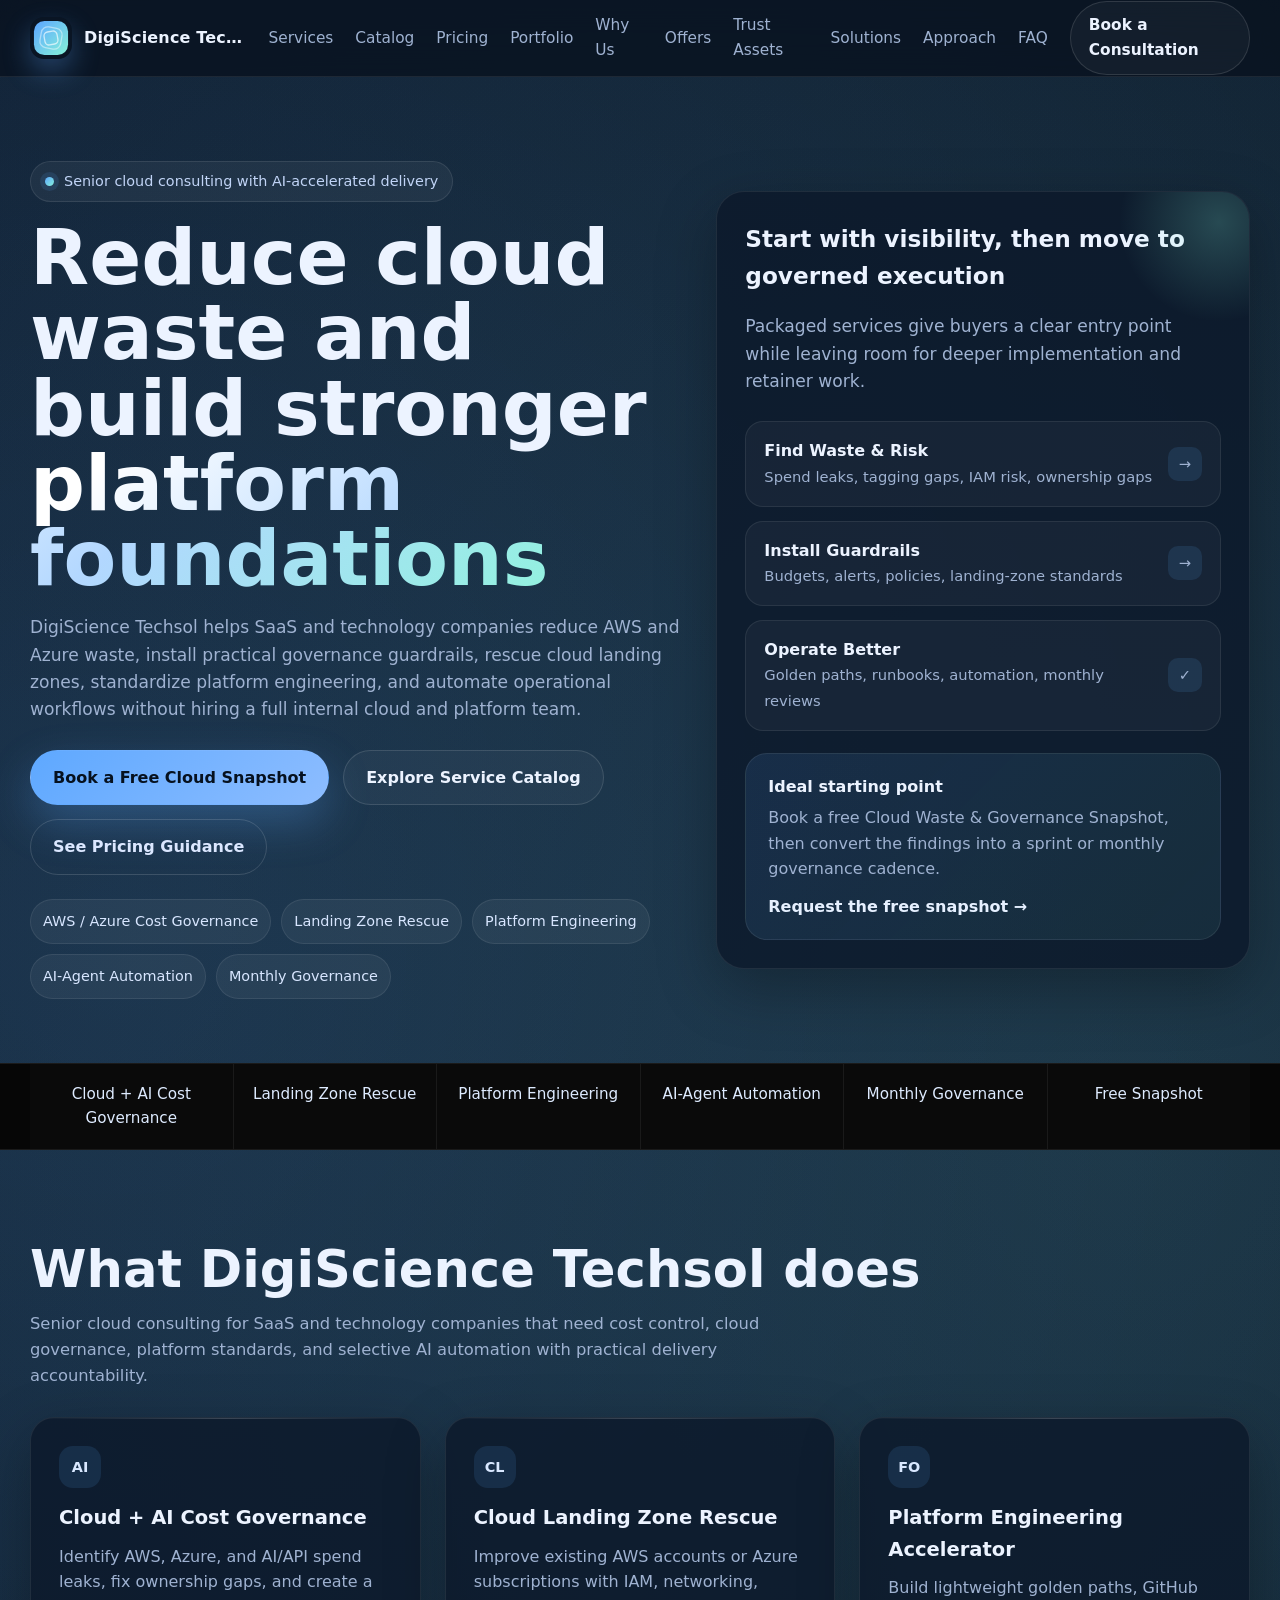
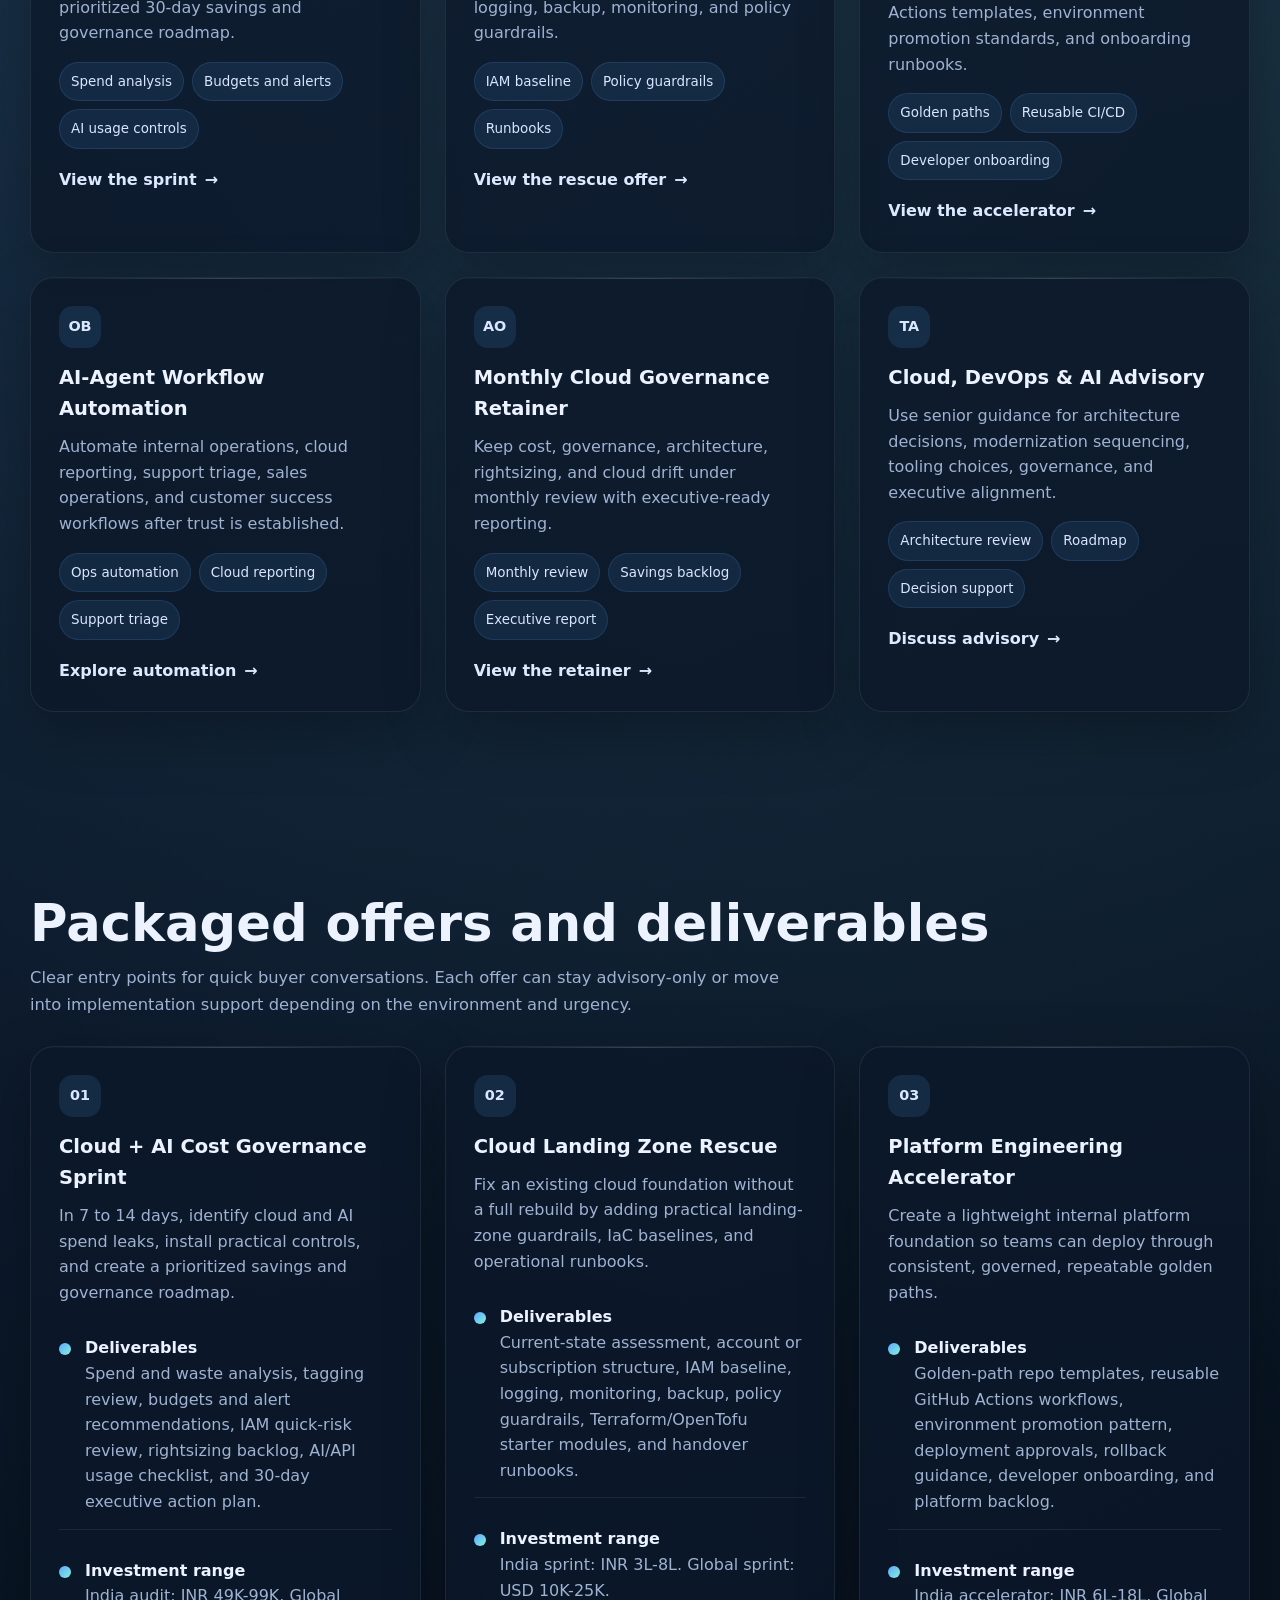
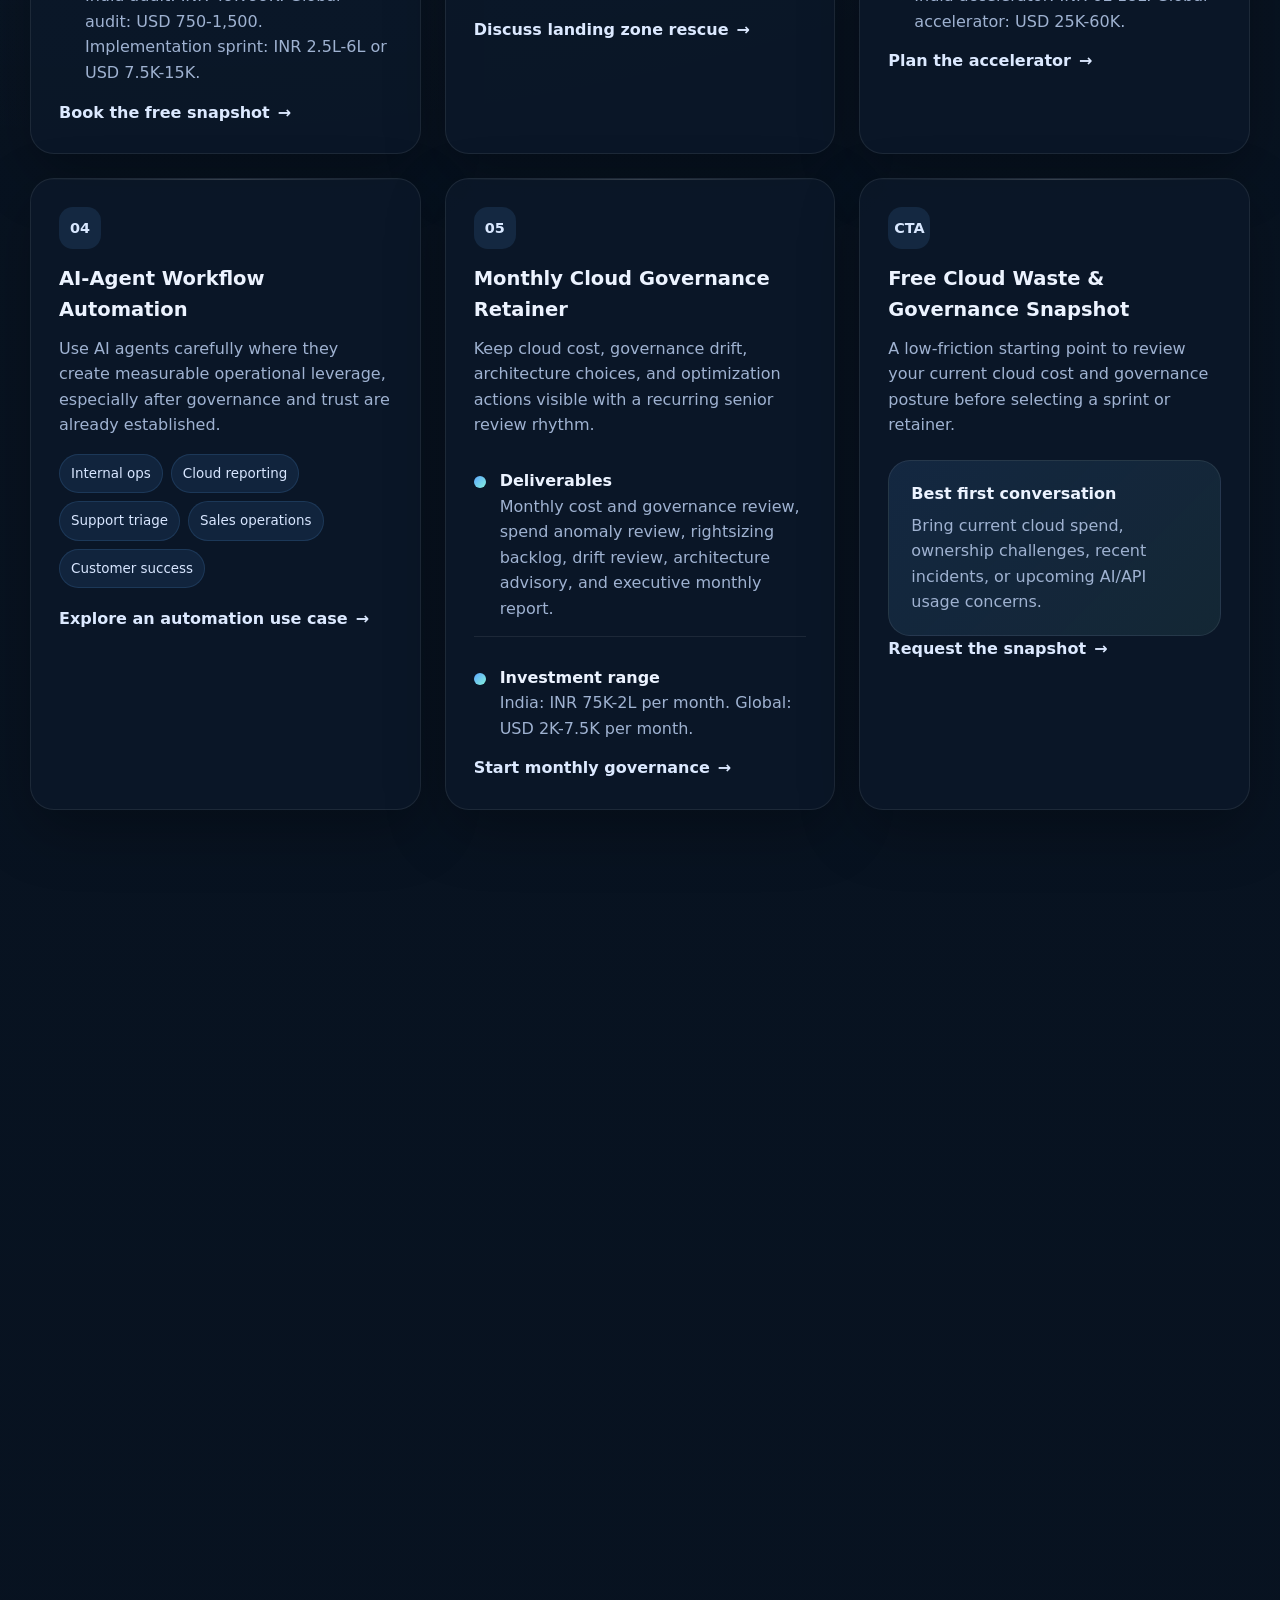
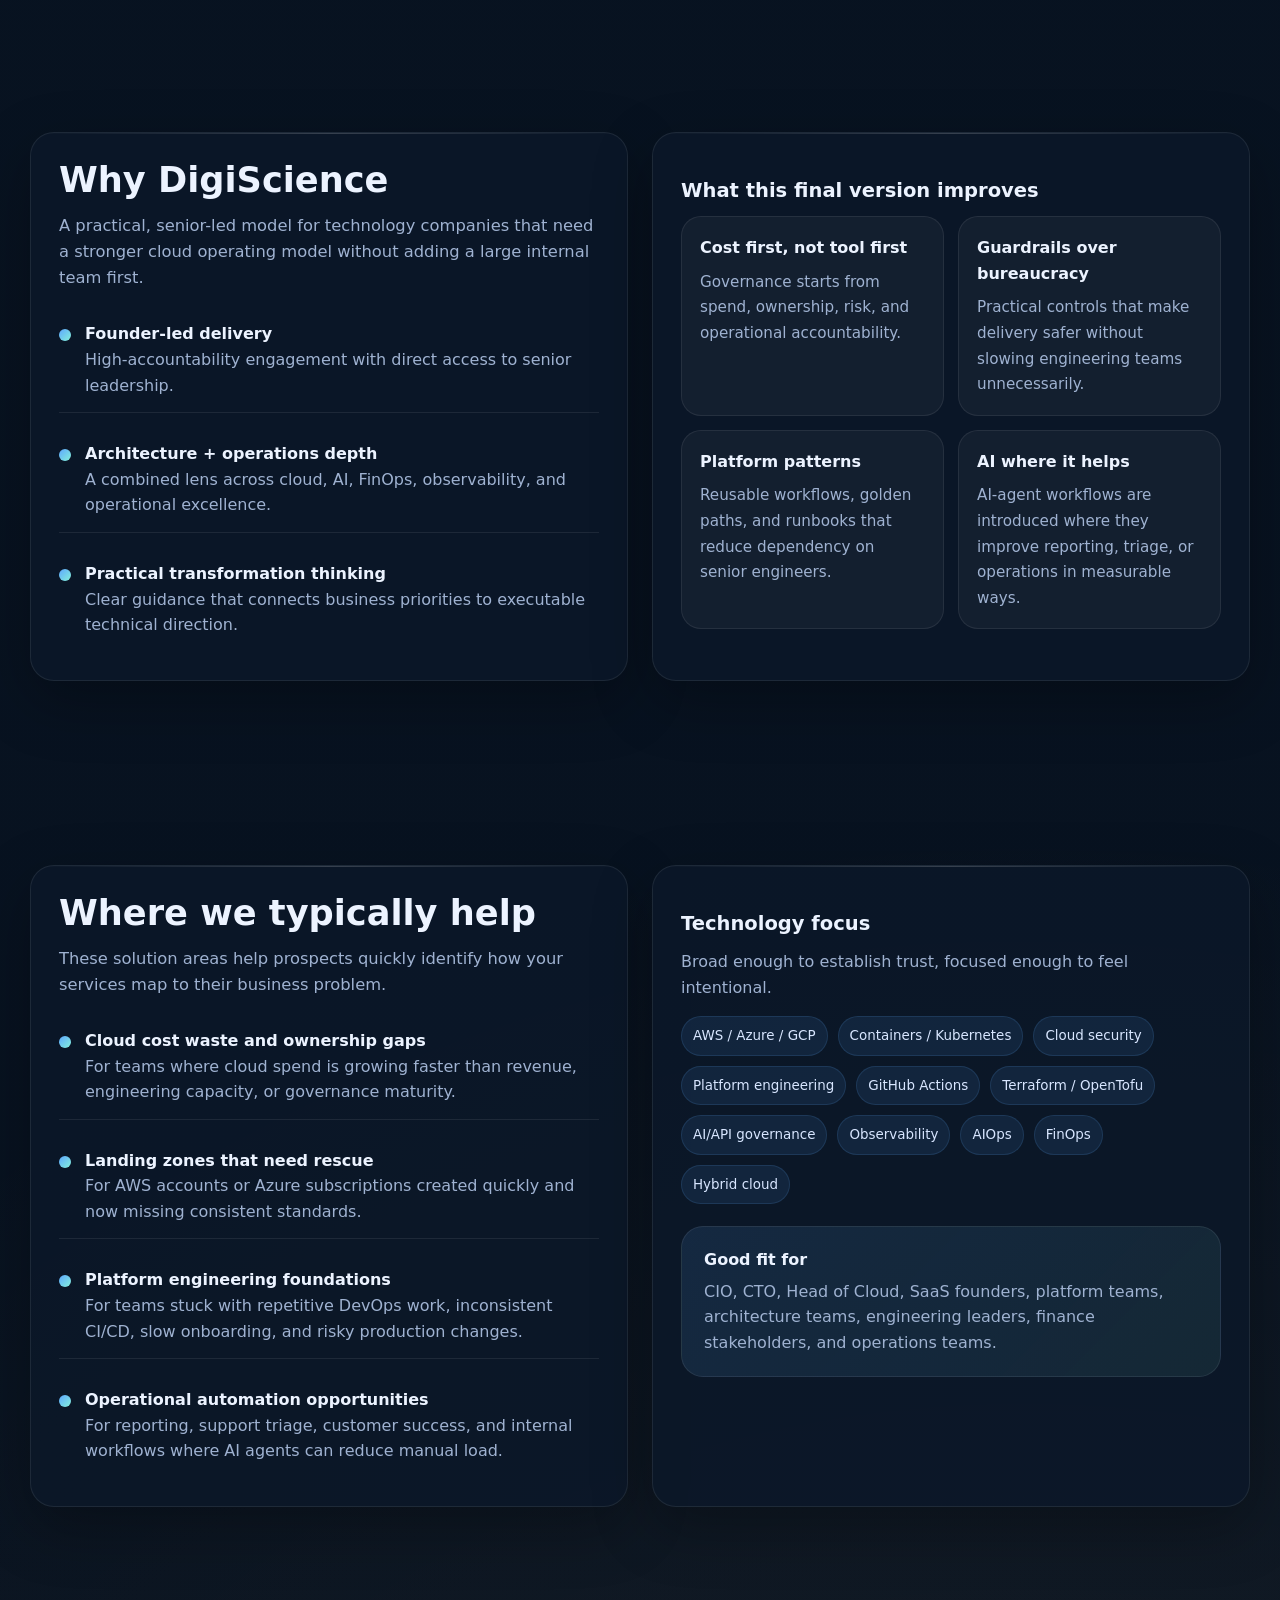
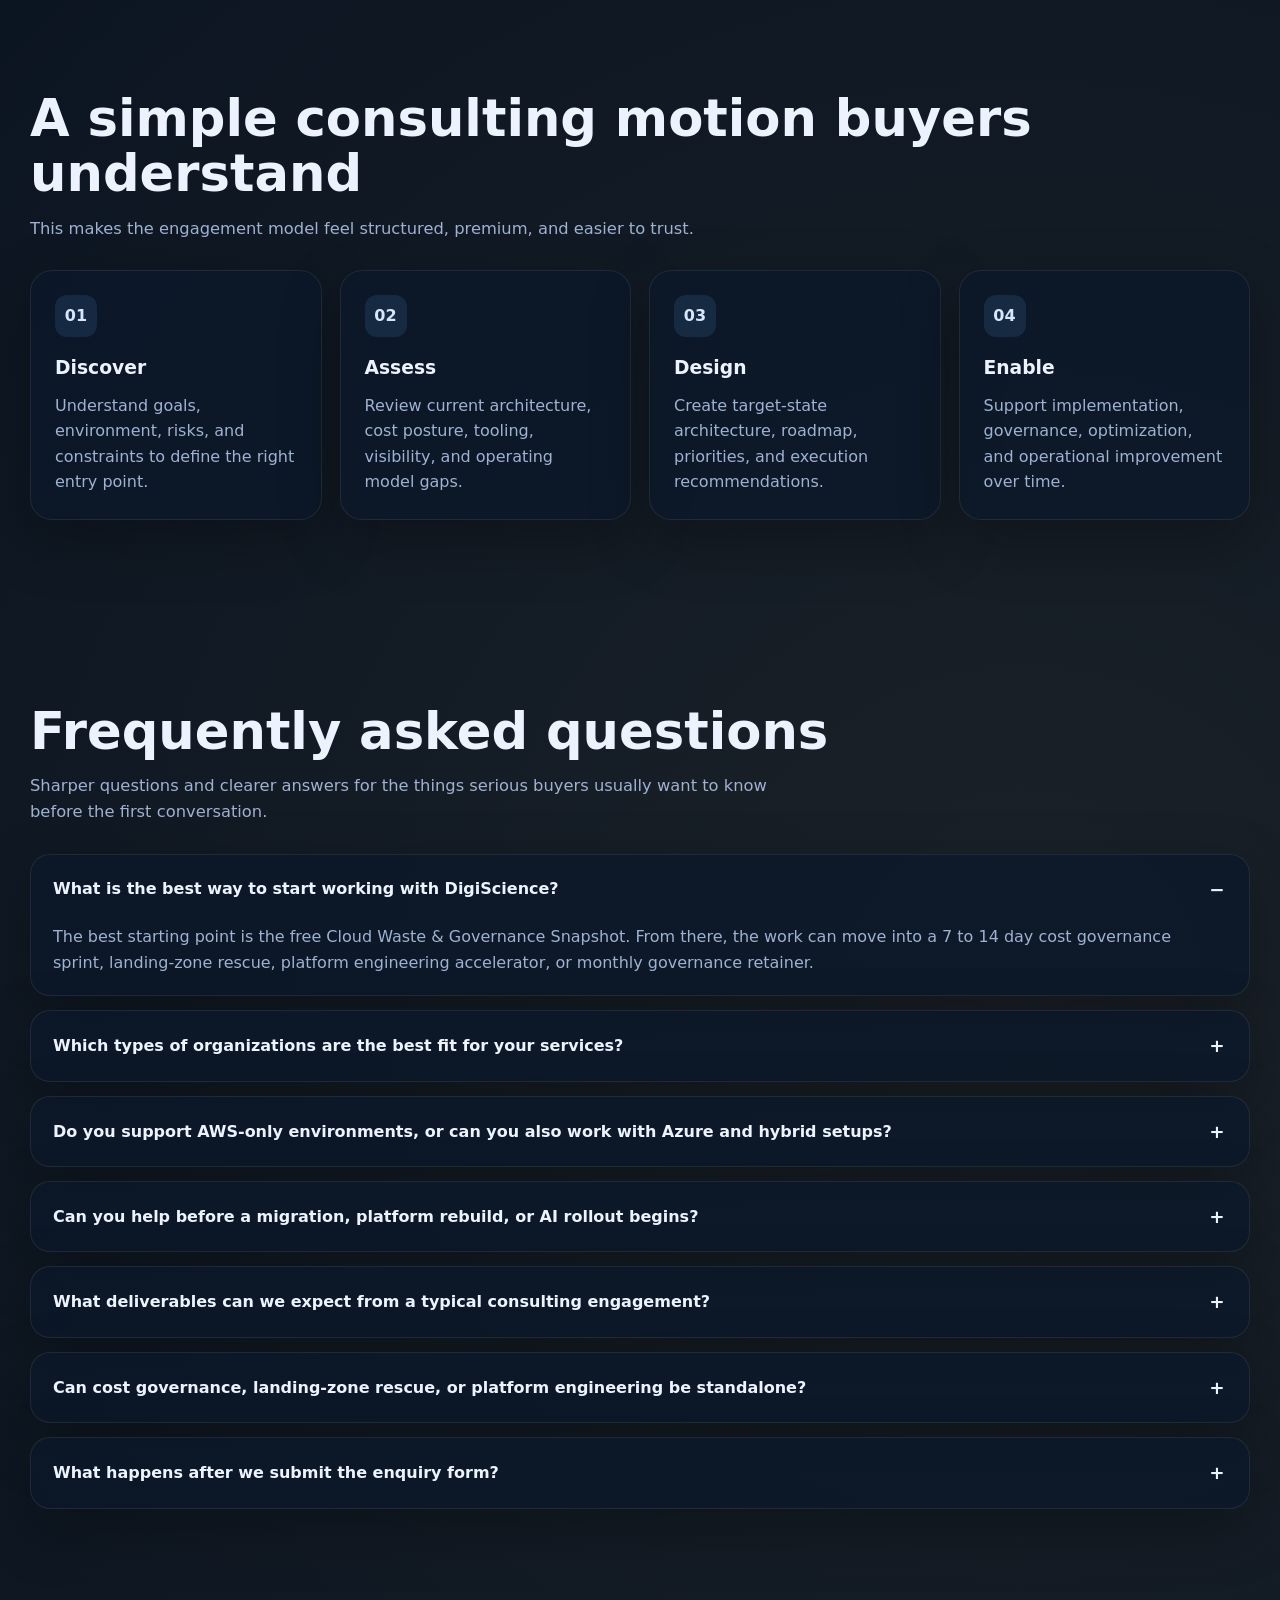
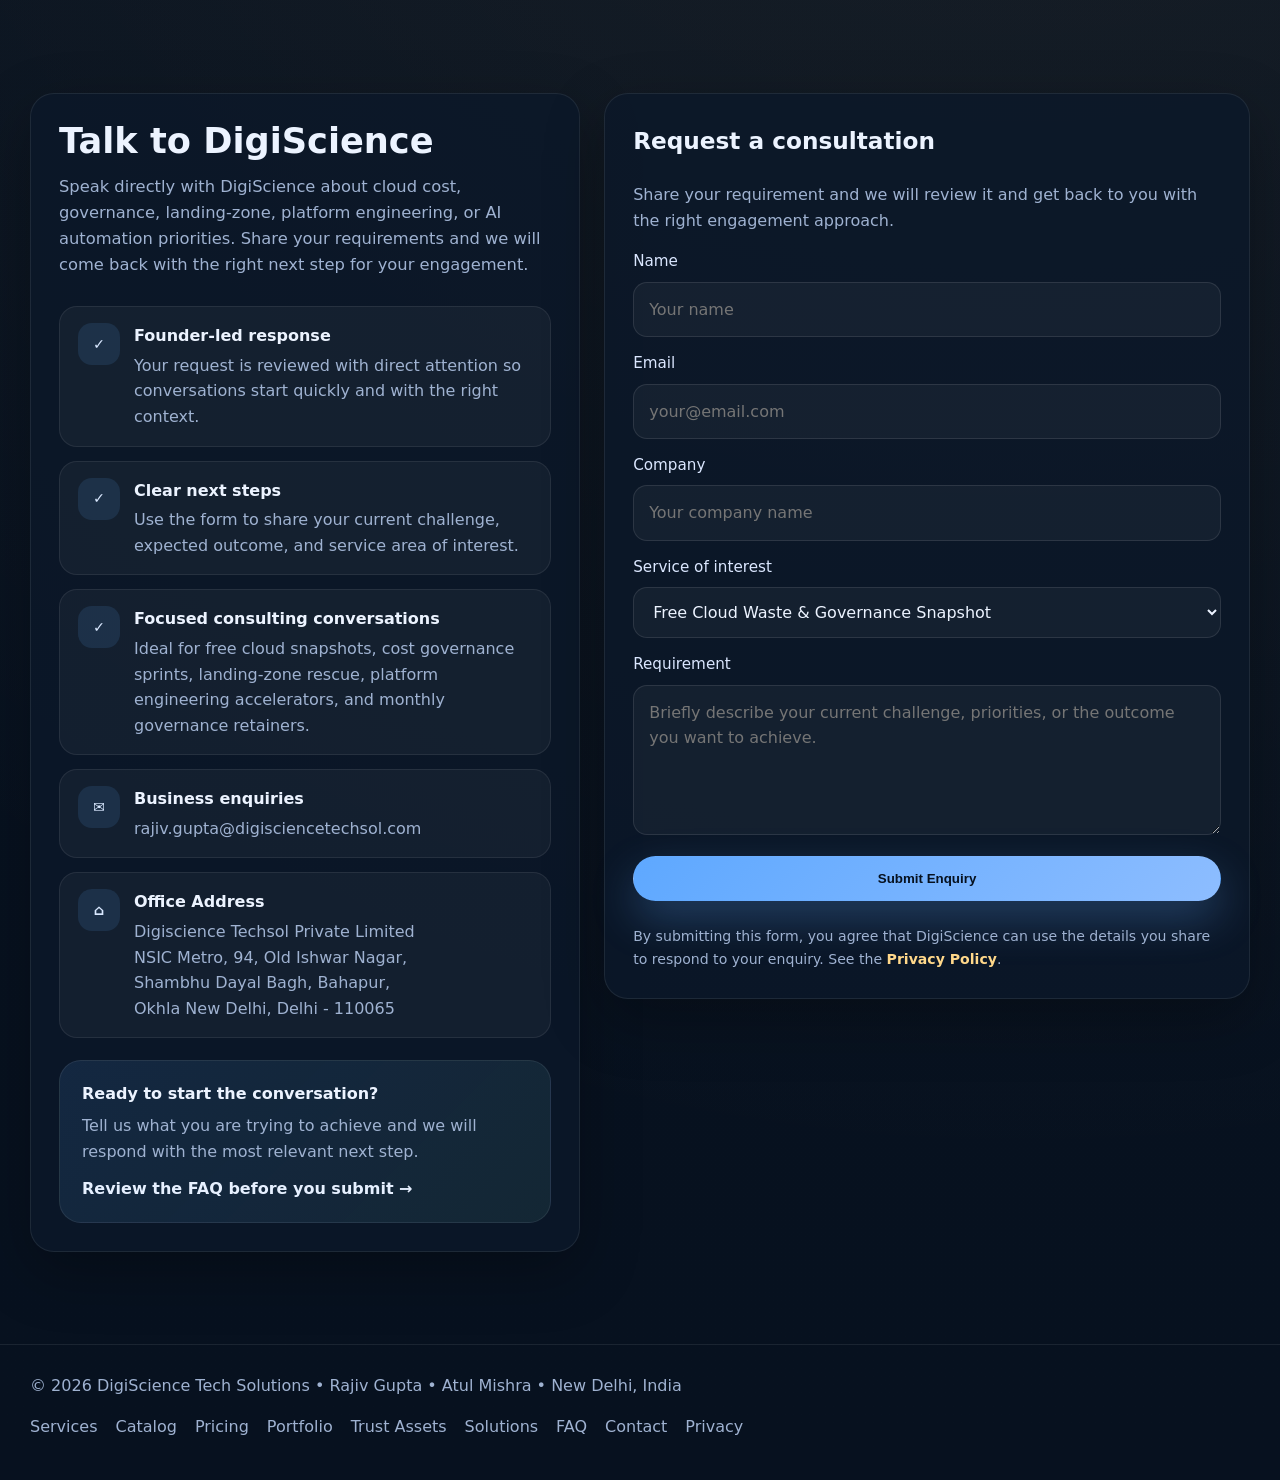
==== commit a68ceeec: "Add buyer-ready catalog pricing and portfolio pages" ====
--- a/index.html
+++ b/index.html
@@ -75,6 +75,9 @@
 
       <nav class="nav-links" id="navLinks">
         <a href="#services">Services</a>
+        <a href="services.html">Catalog</a>
+        <a href="pricing.html">Pricing</a>
+        <a href="portfolio.html">Portfolio</a>
         <a href="#why-us">Why Us</a>
         <a href="#offers">Offers</a>
         <a href="#trust">Trust Assets</a>
@@ -102,8 +105,8 @@
           </p>
           <div class="hero-actions">
             <a class="btn btn-primary" href="#contact">Book a Free Cloud Snapshot</a>
-            <a class="btn btn-secondary" href="#offers">Explore Packaged Offers</a>
-            <a class="btn btn-ghost" href="#solutions">See Solution Areas</a>
+            <a class="btn btn-secondary" href="services.html">Explore Service Catalog</a>
+            <a class="btn btn-ghost" href="pricing.html">See Pricing Guidance</a>
           </div>
           <div class="hero-badges">
             <span class="chip">AWS / Azure Cost Governance</span>
@@ -315,6 +318,7 @@
         </div>
         <div class="trust-actions reveal">
           <a class="btn btn-primary" href="trust-assets.html">Review Trust Asset Pack</a>
+          <a class="btn btn-secondary" href="portfolio.html">View Portfolio Proof</a>
           <a class="btn btn-secondary" href="#contact" data-service="Free Cloud Waste & Governance Snapshot">Request the snapshot</a>
         </div>
       </div>
@@ -530,6 +534,9 @@
       <div>© 2026 DigiScience Tech Solutions • Rajiv Gupta • Atul Mishra • New Delhi, India</div>
       <div class="footer-links">
         <a href="#services">Services</a>
+        <a href="services.html">Catalog</a>
+        <a href="pricing.html">Pricing</a>
+        <a href="portfolio.html">Portfolio</a>
         <a href="trust-assets.html">Trust Assets</a>
         <a href="#solutions">Solutions</a>
         <a href="#faq">FAQ</a>
--- a/style.css
+++ b/style.css
@@ -56,6 +56,10 @@
   position: relative;
 }
 
+.section-tight {
+  padding-top: 36px;
+}
+
 .section-title {
   margin: 0 0 14px;
   font-size: clamp(2rem, 4vw, 3.25rem);
@@ -216,6 +220,120 @@
 .hero {
   padding: 84px 0 64px;
   position: relative;
+}
+
+.page-hero {
+  padding: 86px 0 58px;
+  position: relative;
+}
+
+.page-hero h1 {
+  margin: 12px 0 16px;
+  max-width: 900px;
+  font-size: clamp(2.35rem, 5vw, 4.4rem);
+  line-height: 1.04;
+  letter-spacing: 0;
+}
+
+.page-hero p {
+  max-width: 800px;
+  margin: 0 0 26px;
+  color: var(--muted);
+  font-size: 1.08rem;
+}
+
+.catalog-grid,
+.price-grid,
+.proof-grid {
+  display: grid;
+  grid-template-columns: repeat(3, minmax(0, 1fr));
+  gap: 18px;
+}
+
+.catalog-offer,
+.price-card,
+.proof-card,
+.check-card,
+.cta-panel {
+  border: 1px solid var(--line);
+  background: rgba(255,255,255,0.045);
+  border-radius: var(--radius);
+  box-shadow: var(--shadow);
+}
+
+.catalog-offer,
+.price-card,
+.proof-card {
+  padding: 24px;
+}
+
+.catalog-offer h2,
+.price-card h2,
+.proof-card h2 {
+  margin: 8px 0 12px;
+  font-size: 1.28rem;
+  line-height: 1.2;
+}
+
+.catalog-offer p,
+.price-card p,
+.proof-card p,
+.catalog-offer li {
+  color: var(--muted);
+}
+
+.catalog-offer ul {
+  margin: 18px 0 0;
+  padding-left: 20px;
+}
+
+.catalog-offer li + li {
+  margin-top: 8px;
+}
+
+.price-card.featured {
+  border-color: rgba(132,240,218,0.28);
+  background: rgba(132,240,218,0.08);
+}
+
+.price {
+  color: var(--text) !important;
+  margin: 14px 0;
+  font-size: 1.55rem;
+  line-height: 1.25;
+  font-weight: 800;
+}
+
+.price span {
+  color: var(--muted);
+  font-size: 1rem;
+  font-weight: 600;
+}
+
+.check-grid {
+  display: grid;
+  grid-template-columns: repeat(2, minmax(0, 1fr));
+  gap: 12px;
+}
+
+.check-card {
+  padding: 16px 18px;
+  color: #dbe7ff;
+}
+
+.cta-panel {
+  padding: 28px;
+}
+
+.cta-panel h2 {
+  margin: 0 0 10px;
+  font-size: clamp(1.55rem, 3vw, 2.1rem);
+}
+
+.cta-panel p {
+  margin: 0 0 20px;
+  max-width: 840px;
+  color: var(--muted);
 }
 
 .hero-grid {
@@ -1043,7 +1161,10 @@
   .asset-grid,
   .compact-process,
   .check-grid,
-  .asset-nav {
+  .asset-nav,
+  .catalog-grid,
+  .price-grid,
+  .proof-grid {
     grid-template-columns: 1fr;
   }
 
--- a/style.css
+++ b/style.css
@@ -56,6 +56,10 @@
   position: relative;
 }
 
+.section-tight {
+  padding-top: 36px;
+}
+
 .section-title {
   margin: 0 0 14px;
   font-size: clamp(2rem, 4vw, 3.25rem);
@@ -216,6 +220,120 @@
 .hero {
   padding: 84px 0 64px;
   position: relative;
+}
+
+.page-hero {
+  padding: 86px 0 58px;
+  position: relative;
+}
+
+.page-hero h1 {
+  margin: 12px 0 16px;
+  max-width: 900px;
+  font-size: clamp(2.35rem, 5vw, 4.4rem);
+  line-height: 1.04;
+  letter-spacing: 0;
+}
+
+.page-hero p {
+  max-width: 800px;
+  margin: 0 0 26px;
+  color: var(--muted);
+  font-size: 1.08rem;
+}
+
+.catalog-grid,
+.price-grid,
+.proof-grid {
+  display: grid;
+  grid-template-columns: repeat(3, minmax(0, 1fr));
+  gap: 18px;
+}
+
+.catalog-offer,
+.price-card,
+.proof-card,
+.check-card,
+.cta-panel {
+  border: 1px solid var(--line);
+  background: rgba(255,255,255,0.045);
+  border-radius: var(--radius);
+  box-shadow: var(--shadow);
+}
+
+.catalog-offer,
+.price-card,
+.proof-card {
+  padding: 24px;
+}
+
+.catalog-offer h2,
+.price-card h2,
+.proof-card h2 {
+  margin: 8px 0 12px;
+  font-size: 1.28rem;
+  line-height: 1.2;
+}
+
+.catalog-offer p,
+.price-card p,
+.proof-card p,
+.catalog-offer li {
+  color: var(--muted);
+}
+
+.catalog-offer ul {
+  margin: 18px 0 0;
+  padding-left: 20px;
+}
+
+.catalog-offer li + li {
+  margin-top: 8px;
+}
+
+.price-card.featured {
+  border-color: rgba(132,240,218,0.28);
+  background: rgba(132,240,218,0.08);
+}
+
+.price {
+  color: var(--text) !important;
+  margin: 14px 0;
+  font-size: 1.55rem;
+  line-height: 1.25;
+  font-weight: 800;
+}
+
+.price span {
+  color: var(--muted);
+  font-size: 1rem;
+  font-weight: 600;
+}
+
+.check-grid {
+  display: grid;
+  grid-template-columns: repeat(2, minmax(0, 1fr));
+  gap: 12px;
+}
+
+.check-card {
+  padding: 16px 18px;
+  color: #dbe7ff;
+}
+
+.cta-panel {
+  padding: 28px;
+}
+
+.cta-panel h2 {
+  margin: 0 0 10px;
+  font-size: clamp(1.55rem, 3vw, 2.1rem);
+}
+
+.cta-panel p {
+  margin: 0 0 20px;
+  max-width: 840px;
+  color: var(--muted);
 }
 
 .hero-grid {
@@ -1043,7 +1161,10 @@
   .asset-grid,
   .compact-process,
   .check-grid,
-  .asset-nav {
+  .asset-nav,
+  .catalog-grid,
+  .price-grid,
+  .proof-grid {
     grid-template-columns: 1fr;
   }
 
